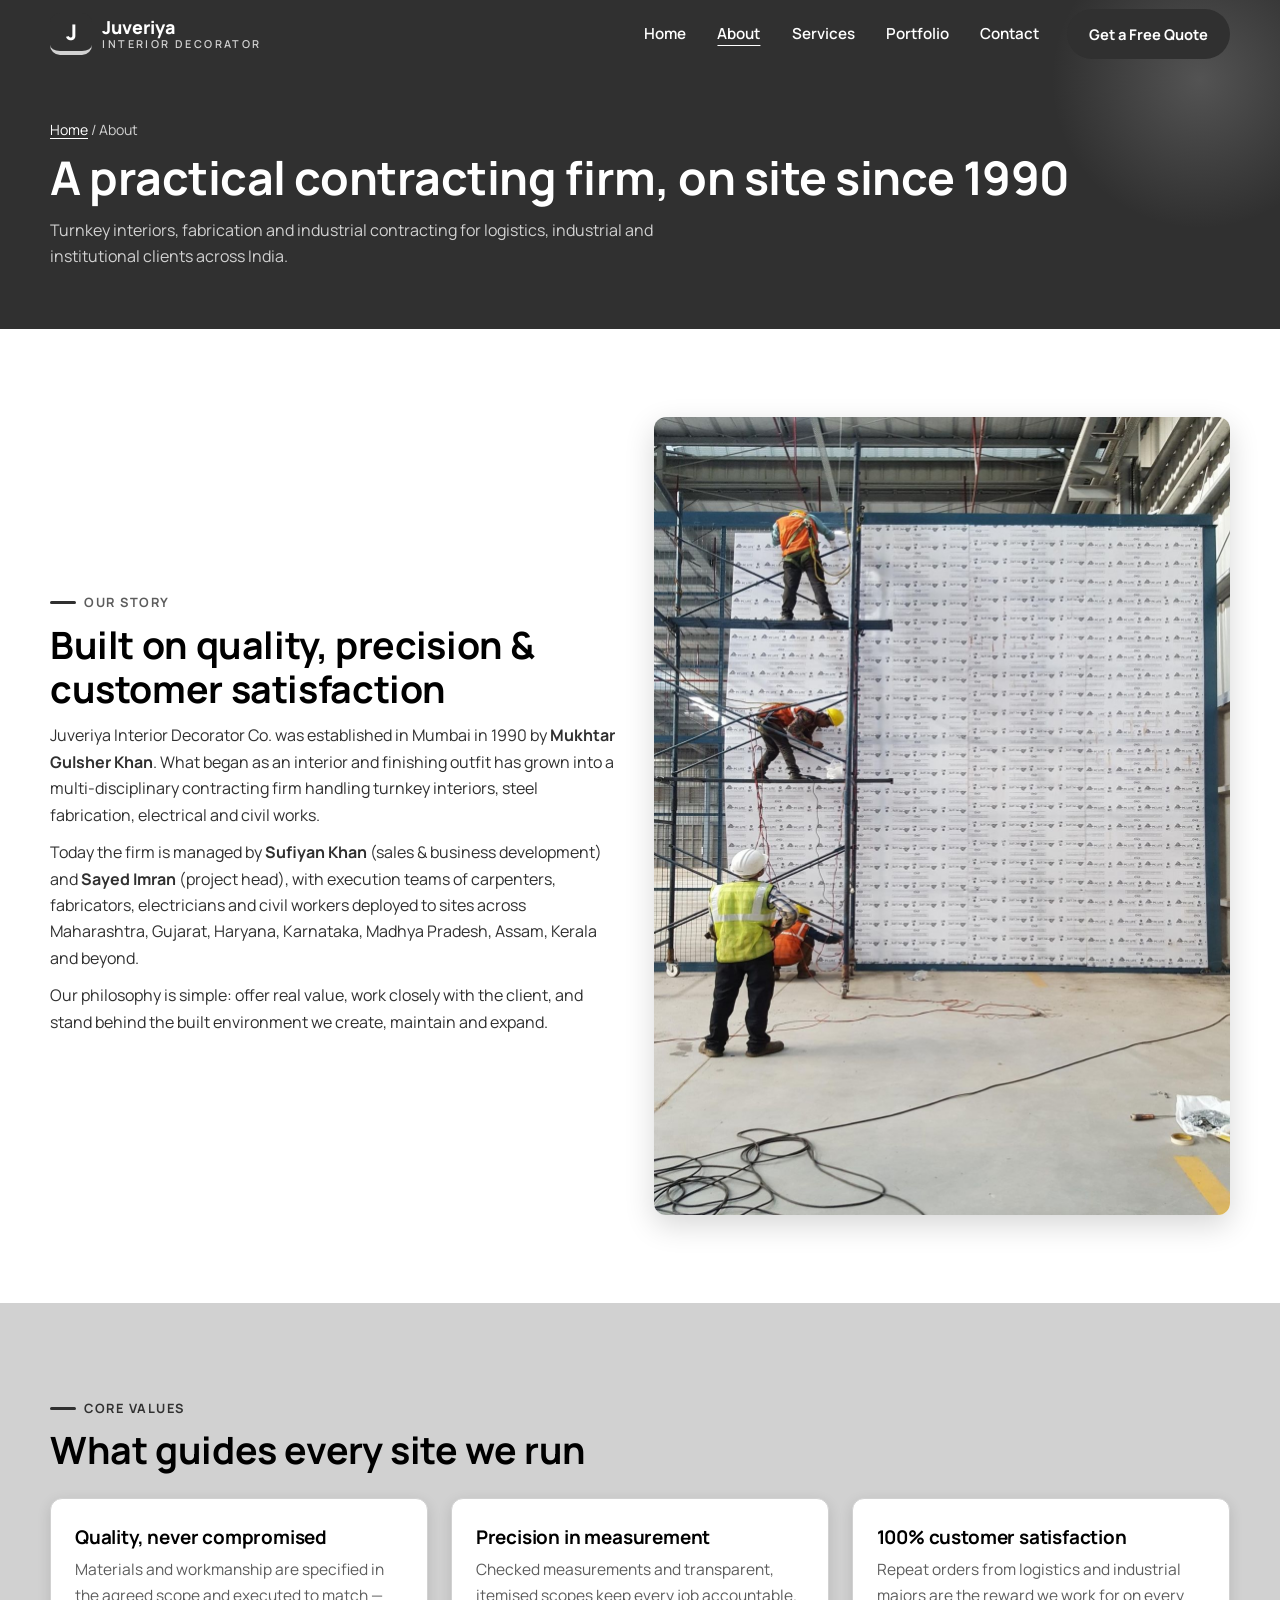
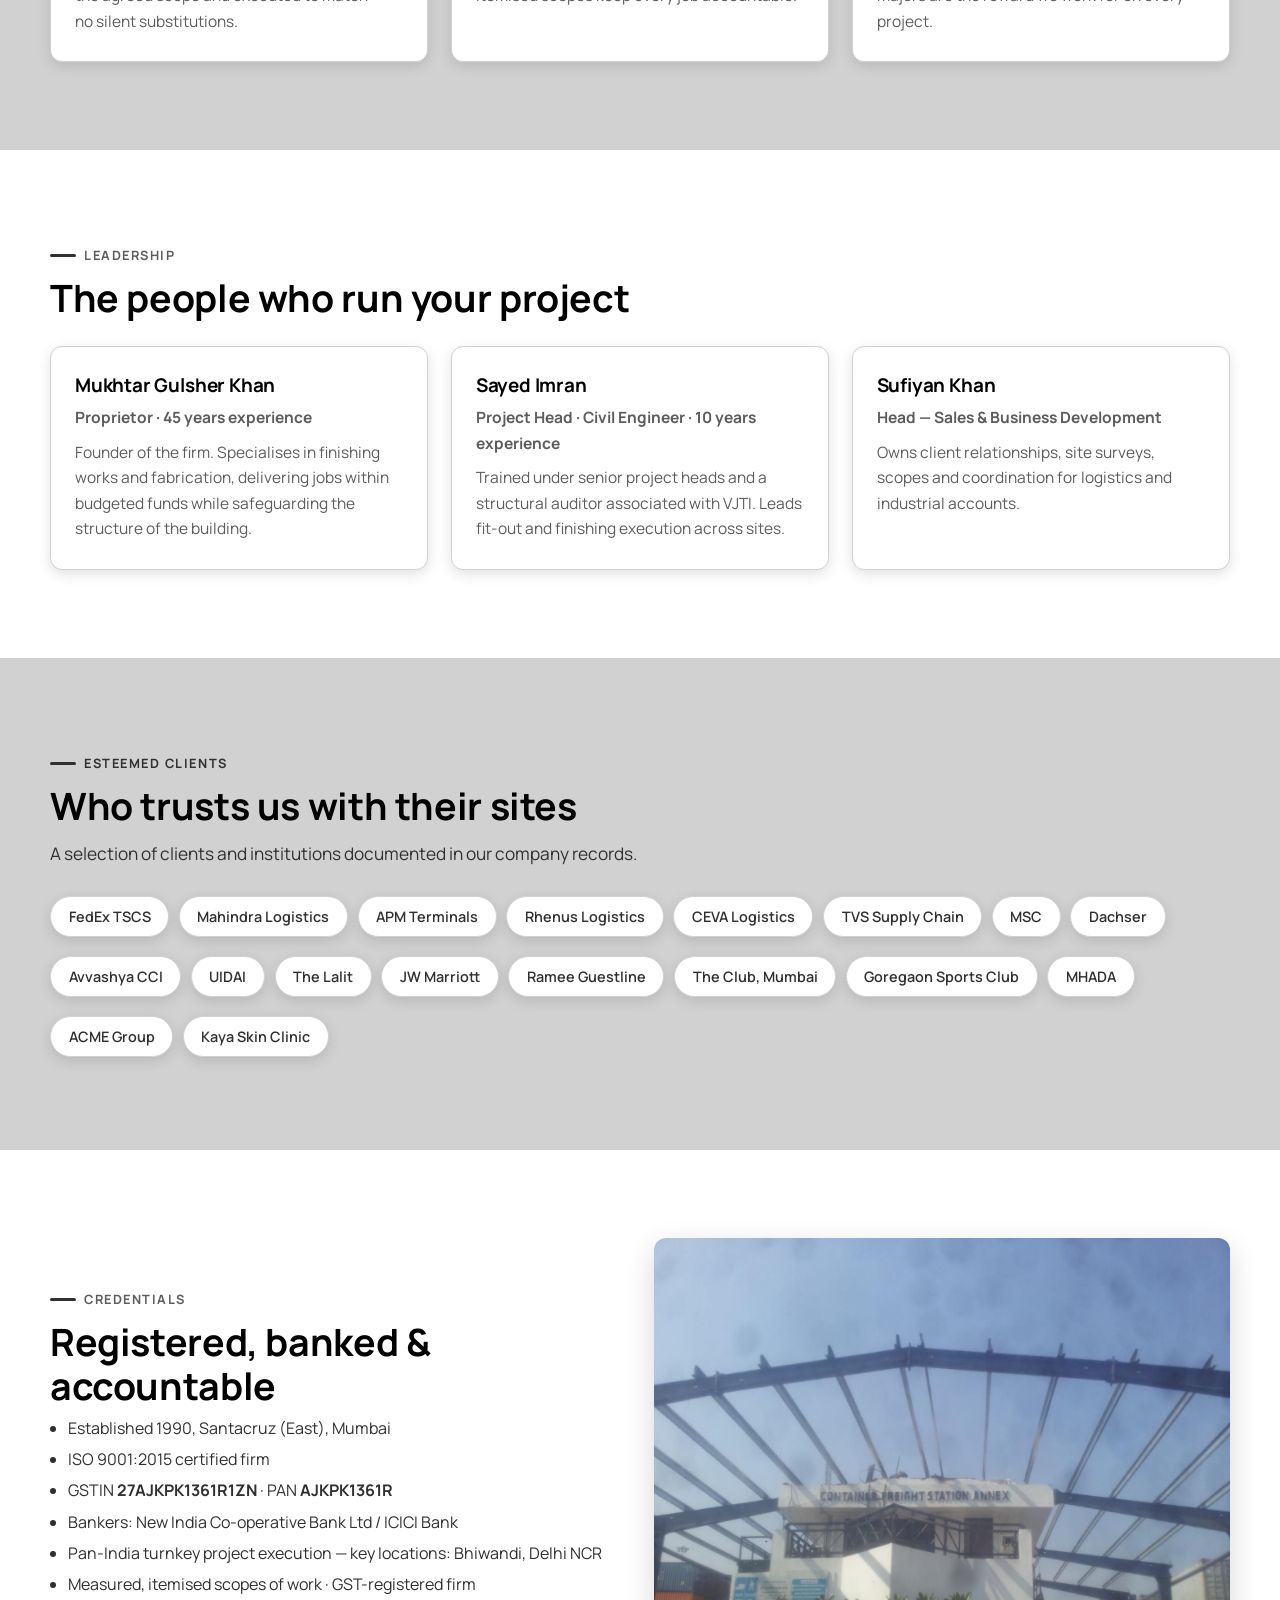
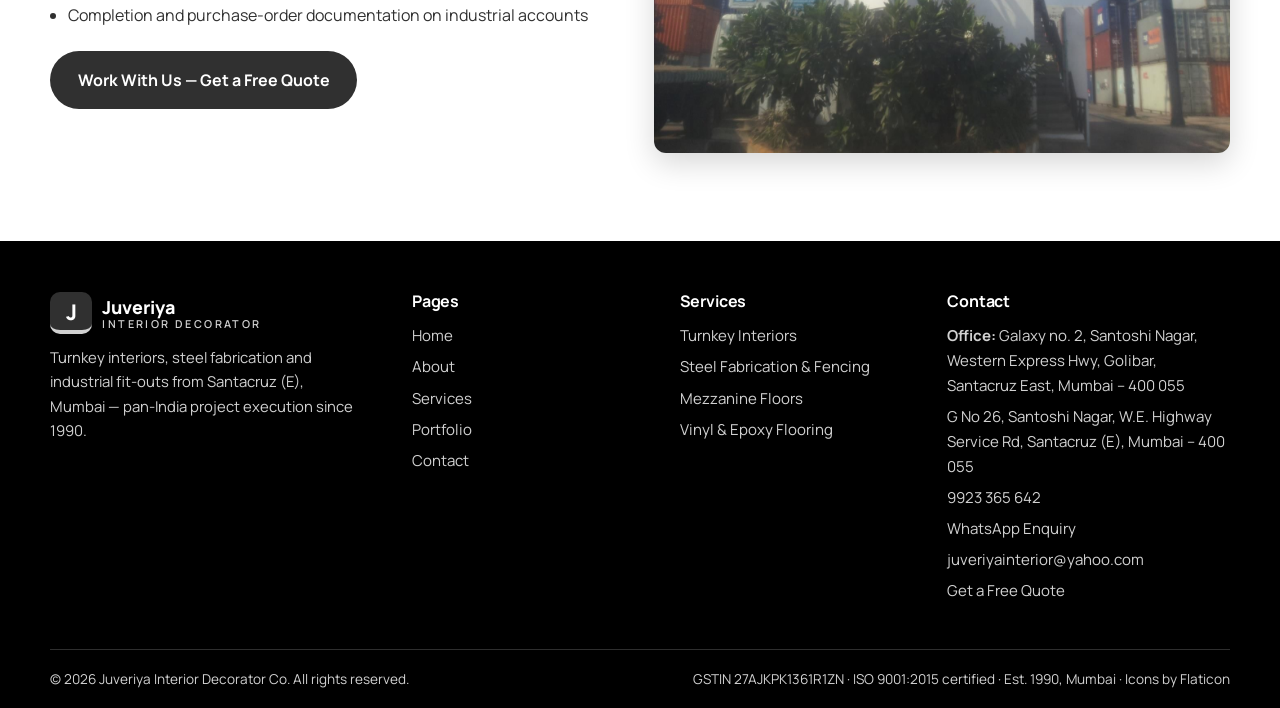
==== about.html @ 28ca9485 "round 6: Manrope typeface site-wide; hero headline + track-record stats copy; drop wrong MSC/Mahindr" ====
<!DOCTYPE html>
<html lang="en">
<head>
  <meta charset="UTF-8">
  <meta name="viewport" content="width=device-width, initial-scale=1.0">
  <title>About Us | Juveriya Interior Decorator — Mumbai Contractor Since 1990</title>
  <meta name="description" content="About Juveriya Interior Decorator: a Mumbai-based turnkey interior & industrial contracting firm since 1990, ISO 9001:2015 certified, led by Mukhtar Khan with Sufiyan Khan and civil engineer Sayed Imran. Clients include FedEx, Mahindra Logistics, APM Terminals and more.">
  <meta property="og:title" content="About Us | Juveriya Interior Decorator">
  <meta property="og:description" content="Turnkey interior & industrial contracting firm from Mumbai, executing projects across India since 1990.">
  <meta property="og:type" content="website">
  <meta property="og:image" content="assets/images/cold-cabin-cladding-work.jpg">
  <link rel="icon" type="image/svg+xml" href="assets/images/favicon.svg">
  <link rel="preconnect" href="https://fonts.googleapis.com">
  <link rel="preconnect" href="https://fonts.gstatic.com" crossorigin>
  <link href="https://fonts.googleapis.com/css2?family=Manrope:wght@400..800&display=swap" rel="stylesheet">
  <link rel="stylesheet" href="css/styles.css">
</head>
<body>
  <a class="skip-link" href="#main">Skip to main content</a>

  <header class="site-header">
    <div class="container">
      <a class="brand" href="index.html" aria-label="Juveriya Interior Decorator — home">
        <span class="brand__mark" aria-hidden="true">J</span>
        <span class="brand__text"><span class="brand__name">Juveriya</span><span class="brand__sub">INTERIOR DECORATOR</span></span>
      </a>
      <nav class="main-nav" aria-label="Primary">
        <button class="nav-toggle" aria-expanded="false" aria-controls="nav-list" aria-label="Open menu"><span></span><span></span><span></span></button>
        <ul class="nav__list" id="nav-list">
          <li><a href="index.html">Home</a></li>
          <li><a href="about.html" aria-current="page">About</a></li>
          <li><a href="services.html">Services</a></li>
          <li><a href="portfolio.html">Portfolio</a></li>
          <li><a href="contact.html">Contact</a></li>
        </ul>
        <a class="btn btn--primary nav__cta" href="contact.html">Get a Free Quote</a>
      </nav>
    </div>
  </header>
  <div class="nav-scrim" aria-hidden="true"></div>

  <main id="main">
    <section class="page-hero" aria-labelledby="page-title">
      <div class="container">
        <p class="breadcrumb"><a href="index.html">Home</a> / About</p>
        <h1 id="page-title">A practical contracting firm, on site since 1990</h1>
        <p>Turnkey interiors, fabrication and industrial contracting for logistics, industrial and institutional clients across India.</p>
      </div>
    </section>

    <section class="section" aria-labelledby="story-heading">
      <div class="container split">
        <div class="reveal">
          <span class="eyebrow">Our story</span>
          <h2 id="story-heading">Built on quality, precision &amp; customer satisfaction</h2>
          <p>Juveriya Interior Decorator Co. was established in Mumbai in 1990 by <strong>Mukhtar Gulsher Khan</strong>. What began as an interior and finishing outfit has grown into a multi-disciplinary contracting firm handling turnkey interiors, steel fabrication, electrical and civil works.</p>
          <p>Today the firm is managed by <strong>Sufiyan Khan</strong> (sales &amp; business development) and <strong>Sayed Imran</strong> (project head), with execution teams of carpenters, fabricators, electricians and civil workers deployed to sites across Maharashtra, Gujarat, Haryana, Karnataka, Madhya Pradesh, Assam, Kerala and beyond.</p>
          <p>Our philosophy is simple: offer real value, work closely with the client, and stand behind the built environment we create, maintain and expand.</p>
        </div>
        <div class="reveal">
          <img src="assets/images/cold-cabin-cladding-work.jpg" alt="Juveriya site team installing partition panels inside a warehouse facility" loading="lazy" width="1154" height="1600">
        </div>
      </div>
    </section>

    <section class="section section--soft" aria-labelledby="values-heading">
      <div class="container">
        <div class="reveal">
          <span class="eyebrow">Core values</span>
          <h2 id="values-heading">What guides every site we run</h2>
        </div>
        <div class="grid grid--3" style="margin-top:1.6rem">
          <article class="card reveal"><h3>Quality, never compromised</h3><p>Materials and workmanship are specified in the agreed scope and executed to match — no silent substitutions.</p></article>
          <article class="card reveal"><h3>Precision in measurement</h3><p>Checked measurements and transparent, itemised scopes keep every job accountable.</p></article>
          <div class="card reveal"><h3>100% customer satisfaction</h3><p>Repeat orders from logistics and industrial majors are the reward we work for on every project.</p></div>
        </div>
      </div>
    </section>

    <section class="section" aria-labelledby="team-heading">
      <div class="container">
        <div class="reveal">
          <span class="eyebrow">Leadership</span>
          <h2 id="team-heading">The people who run your project</h2>
        </div>
        <div class="grid grid--3" style="margin-top:1.6rem">
          <article class="card reveal">
            <h3>Mukhtar Gulsher Khan</h3>
            <p><strong>Proprietor · 45 years experience</strong></p>
            <p>Founder of the firm. Specialises in finishing works and fabrication, delivering jobs within budgeted funds while safeguarding the structure of the building.</p>
          </article>
          <article class="card reveal">
            <h3>Sayed Imran</h3>
            <p><strong>Project Head · Civil Engineer · 10 years experience</strong></p>
            <p>Trained under senior project heads and a structural auditor associated with VJTI. Leads fit-out and finishing execution across sites.</p>
          </article>
          <article class="card reveal">
            <h3>Sufiyan Khan</h3>
            <p><strong>Head — Sales &amp; Business Development</strong></p>
            <p>Owns client relationships, site surveys, scopes and coordination for logistics and industrial accounts.</p>
          </article>
        </div>
      </div>
    </section>

    <section class="section section--soft" aria-labelledby="clients-heading">
      <div class="container">
        <div class="reveal">
          <span class="eyebrow">Esteemed clients</span>
          <h2 id="clients-heading">Who trusts us with their sites</h2>
          <p class="lead">A selection of clients and institutions documented in our company records.</p>
        </div>
        <ul class="chips reveal">
          <li>FedEx TSCS</li><li>Mahindra Logistics</li><li>APM Terminals</li><li>Rhenus Logistics</li>
          <li>CEVA Logistics</li><li>TVS Supply Chain</li><li>MSC</li><li>Dachser</li>
          <li>Avvashya CCI</li><li>UIDAI</li><li>The Lalit</li><li>JW Marriott</li>
          <li>Ramee Guestline</li><li>The Club, Mumbai</li><li>Goregaon Sports Club</li>
          <li>MHADA</li><li>ACME Group</li><li>Kaya Skin Clinic</li>
        </ul>
      </div>
    </section>

    <section class="section" aria-labelledby="cred-heading">
      <div class="container split">
        <div class="reveal">
          <span class="eyebrow">Credentials</span>
          <h2 id="cred-heading">Registered, banked &amp; accountable</h2>
          <ul>
            <li>Established 1990, Santacruz (East), Mumbai</li>
            <li>ISO 9001:2015 certified firm</li>
            <li>GSTIN <strong>27AJKPK1361R1ZN</strong> · PAN <strong>AJKPK1361R</strong></li>
            <li>Bankers: New India Co-operative Bank Ltd / ICICI Bank</li>
            <li>Pan-India turnkey project execution — key locations: Bhiwandi, Delhi NCR</li>
            <li>Measured, itemised scopes of work · GST-registered firm</li>
            <li>Completion and purchase-order documentation on industrial accounts</li>
          </ul>
          <div style="margin-top:1.4rem"><a class="btn btn--dark" href="contact.html">Work With Us — Get a Free Quote</a></div>
        </div>
        <div class="reveal">
          <img src="assets/images/steel-structure-erection.jpg" alt="Steel gate-shed structure erected at an industrial terminal site" loading="lazy" width="1412" height="1265">
        </div>
      </div>
    </section>
  </main>

  <footer class="site-footer">
    <div class="container">
      <div class="footer-grid">
        <div class="footer-brand">
          <a class="brand" href="index.html" aria-label="Juveriya Interior Decorator — home">
            <span class="brand__mark" aria-hidden="true">J</span>
            <span class="brand__text"><span class="brand__name">Juveriya</span><span class="brand__sub">INTERIOR DECORATOR</span></span>
          </a>
          <p>Turnkey interiors, steel fabrication and industrial fit-outs from Santacruz (E), Mumbai — pan-India project execution since 1990.</p>
        </div>
        <nav aria-label="Footer">
          <h3>Pages</h3>
          <ul>
            <li><a href="index.html">Home</a></li>
            <li><a href="about.html">About</a></li>
            <li><a href="services.html">Services</a></li>
            <li><a href="portfolio.html">Portfolio</a></li>
            <li><a href="contact.html">Contact</a></li>
          </ul>
        </nav>
        <nav aria-label="Services footer">
          <h3>Services</h3>
          <ul>
            <li><a href="services.html#turnkey">Turnkey Interiors</a></li>
            <li><a href="services.html#fabrication">Steel Fabrication &amp; Fencing</a></li>
            <li><a href="services.html#mezzanine">Mezzanine Floors</a></li>
            <li><a href="services.html#flooring">Vinyl &amp; Epoxy Flooring</a></li>
          </ul>
        </nav>
        <div>
          <h3>Contact</h3>
          <ul>
            <li><strong>Office:</strong> Galaxy no. 2, Santoshi Nagar, Western Express Hwy, Golibar, Santacruz East, Mumbai – 400 055</li>
            <li>G No 26, Santoshi Nagar, W.E. Highway Service Rd, Santacruz (E), Mumbai – 400 055</li>
            <li><a href="tel:+919923365642">9923 365 642</a></li>
            <li><a href="https://wa.me/919923365642" target="_blank" rel="noopener">WhatsApp Enquiry</a></li>
            <li><a href="mailto:juveriyainterior@yahoo.com">juveriyainterior@yahoo.com</a></li>
            <li><a href="contact.html">Get a Free Quote</a></li>
          </ul>
        </div>
      </div>
      <div class="footer-bottom">
        <p>© <span data-year>2026</span> Juveriya Interior Decorator Co. All rights reserved.</p>
        <p>GSTIN 27AJKPK1361R1ZN · ISO 9001:2015 certified · Est. 1990, Mumbai · Icons by <a href="https://www.flaticon.com/" target="_blank" rel="noopener">Flaticon</a></p>
      </div>
    </div>
  </footer>

  <script src="js/main.js" defer></script>
</body>
</html>
---- css/styles.css ----
/* ============================================================
   Juveriya Interior Decorator — styles.css
   Brand tokens (re-theme here): colours, fonts, spacing.
   Mobile-first. Breakpoints: 720px (tablet), 1080px (desktop).
   ============================================================ */
:root {
  /* ---- Brand: graphite-grey palette (client design system) ---- */
  --black: #000000;          /* strong backgrounds, headings */
  --graphite-900: #303030;   /* dark graphite: primary surfaces, controls */
  --graphite-600: #5C5C5C;   /* graphite grey: secondary surfaces & accents */
  --graphite-200: #D1D1D1;   /* light grey: borders, dividers, muted elements */
  --white: #FFFFFF;

  /* Semantic aliases */
  --ink: var(--graphite-900);      /* body text */
  --muted: var(--graphite-600);    /* secondary text */
  --line: var(--graphite-200);     /* borders */
  --bg: var(--white);
  --bg-soft: var(--graphite-200);  /* secondary section surface */
  --bg-dark: var(--black);         /* strong section surface */
  --accent: var(--graphite-900);   /* primary actions & accents (light surfaces) */
  --on-dark: var(--graphite-200);  /* secondary text on dark surfaces */

  /* Type */
  --font-head: "Manrope", "Segoe UI", system-ui, -apple-system, sans-serif;
  --font-body: "Manrope", "Segoe UI", system-ui, -apple-system, sans-serif;
  --fs-hero: clamp(2rem, 5.2vw + 1rem, 3.6rem);
  --fs-h2: clamp(1.55rem, 2.6vw + 1rem, 2.35rem);
  --fs-h3: 1.18rem;
  --lh: 1.65;

  /* Spacing & shape */
  --space-section: clamp(3.2rem, 7vw, 5.5rem);
  --container: 1180px;
  --radius: 12px;
  --radius-sm: 8px;
  --shadow: 0 10px 30px rgba(0, 0, 0, 0.16);
  --shadow-sm: 0 4px 14px rgba(0, 0, 0, 0.12);
  --header-h: 68px;
}

/* Reset-ish */
*, *::before, *::after { box-sizing: border-box; }
* { margin: 0; }
html { scroll-behavior: smooth; scroll-padding-top: calc(var(--header-h) + 12px); }
body {
  font-family: var(--font-body);
  color: var(--ink);
  background: var(--bg);
  line-height: var(--lh);
  font-size: 1rem;
  -webkit-font-smoothing: antialiased;
}
img { max-width: 100%; height: auto; display: block; }
a { color: var(--graphite-600); }
a:hover { color: var(--black); }
h1, h2, h3, h4 { font-family: var(--font-head); line-height: 1.18; color: var(--black); letter-spacing: -0.01em; }
p { margin-block: 0.7em; }
ul { padding-left: 1.15rem; }
li { margin-block: 0.3em; }

/* Accessibility helpers */
.skip-link {
  position: absolute; left: 1rem; top: -4rem; z-index: 200;
  background: var(--black); color: #fff; padding: 0.6rem 1rem;
  border-radius: 0 0 var(--radius-sm) var(--radius-sm); text-decoration: none;
  transition: top 0.2s ease;
}
.skip-link:focus { top: 0; }
:focus-visible { outline: 3px solid var(--black); outline-offset: 2px; border-radius: 4px; }
/* Focus must stay visible on dark surfaces (hero, page headers, dark sections,
   CTA banner, footer, lightbox, mobile drawer) */
.hero :focus-visible, .page-hero :focus-visible, .section--dark :focus-visible,
.cta-banner :focus-visible, .site-footer :focus-visible, .lightbox :focus-visible {
  outline-color: var(--white);
}
@media (max-width: 860px) {
  .main-nav .nav__list a:focus-visible { outline-color: var(--white); }
}

.container { width: min(100% - 2.5rem, var(--container)); margin-inline: auto; }
.section { padding-block: var(--space-section); }
.section--soft { background: var(--bg-soft); }
.section--soft .lead, .section--soft .eyebrow { color: var(--graphite-900); }
.section--dark { background: var(--bg-dark); color: var(--on-dark); }
.section--dark h2, .section--dark h3 { color: #fff; }

.eyebrow {
  display: inline-flex; align-items: center; gap: 0.5rem;
  font-size: 0.8rem; font-weight: 700; letter-spacing: 0.12em; text-transform: uppercase;
  color: var(--graphite-600); margin-bottom: 0.6rem;
}
.eyebrow::before { content: ""; width: 26px; height: 3px; background: var(--graphite-900); border-radius: 2px; }
.section h2 { font-size: var(--fs-h2); margin-bottom: 0.4rem; }
.lead { font-size: 1.08rem; color: var(--muted); max-width: 62ch; }
.section--dark .lead { color: var(--on-dark); }

/* Buttons */
.btn {
  display: inline-flex; align-items: center; justify-content: center; gap: 0.5rem;
  font-family: var(--font-head); font-weight: 700; font-size: 1rem;
  padding: 0.85rem 1.6rem; border-radius: 999px; text-decoration: none;
  border: 2px solid transparent; cursor: pointer;
  transition: transform 0.15s ease, background 0.2s ease, color 0.2s ease, border-color 0.2s ease;
}
.btn:hover { transform: translateY(-2px); }
.btn--primary { background: var(--graphite-900); color: #fff; }
.btn--primary:hover { background: var(--black); color: #fff; }
.btn--dark { background: var(--graphite-900); color: #fff; }
.btn--dark:hover { background: var(--black); }
.btn--ghost { border-color: rgba(255, 255, 255, 0.65); color: #fff; }
.btn--ghost:hover { background: rgba(255, 255, 255, 0.12); }
.btn--outline { border-color: var(--graphite-900); color: var(--graphite-900); background: transparent; }
.btn--outline:hover { background: var(--graphite-900); color: #fff; }

/* ============ Header ============ */
.site-header {
  position: fixed; inset: 0 0 auto 0; z-index: 100; height: var(--header-h);
  display: flex; align-items: center;
  background: transparent; transition: background 0.25s ease, box-shadow 0.25s ease;
}
.site-header .container { display: flex; align-items: center; justify-content: space-between; gap: 1rem; }
.site-header.is-solid { background: rgba(255, 255, 255, 0.97); box-shadow: 0 2px 16px rgba(0, 0, 0, 0.16); backdrop-filter: blur(6px); }
.brand { display: flex; align-items: center; gap: 0.65rem; text-decoration: none; }
.brand__mark {
  width: 42px; height: 42px; border-radius: 10px; flex: none;
  background: var(--graphite-900); color: #fff;
  display: grid; place-items: center;
  font-family: var(--font-head); font-weight: 800; font-size: 1.35rem;
  border-bottom: 4px solid var(--graphite-200);
}
.brand__text { line-height: 1.15; }
.brand__name { display: block; font-family: var(--font-head); font-weight: 800; font-size: 1.12rem; color: #fff; }
.brand__sub { display: block; font-size: 0.68rem; font-weight: 600; letter-spacing: 0.22em; color: var(--graphite-200); }
.site-header.is-solid .brand__name { color: var(--black); }
.site-header.is-solid .brand__sub { color: var(--graphite-600); }

.main-nav { display: flex; align-items: center; gap: 0.4rem; }
.nav__list { display: flex; gap: 0.25rem; list-style: none; margin: 0; padding: 0; }
.nav__list a {
  display: block; padding: 0.55rem 0.85rem; border-radius: 8px;
  text-decoration: none; font-weight: 600; font-size: 0.95rem; color: #fff;
  transition: background 0.2s, color 0.2s;
}
.nav__list a:hover { background: rgba(255, 255, 255, 0.14); }
.nav__list a[aria-current="page"] { color: #fff; text-decoration: underline; text-underline-offset: 6px; }
.site-header.is-solid .nav__list a { color: var(--graphite-900); }
.site-header.is-solid .nav__list a:hover { background: var(--bg-soft); color: var(--black); }
.site-header.is-solid .nav__list a[aria-current="page"] { color: var(--black); }
.nav__cta { margin-left: 0.5rem; padding: 0.65rem 1.25rem; font-size: 0.92rem; }
.nav-toggle {
  display: none; background: none; border: 0; cursor: pointer; padding: 0.6rem;
  border-radius: 8px;
}
.nav-toggle span { display: block; width: 26px; height: 3px; border-radius: 2px; background: #fff; margin: 5px 0; transition: transform 0.25s, opacity 0.2s; }
.site-header.is-solid .nav-toggle span { background: var(--black); }

/* ============ Hero ============ */
.hero { position: relative; color: #fff; overflow: clip; background: var(--black); }
.hero__bg { position: absolute; inset: 0; }
.hero__bg img { width: 100%; height: 100%; object-fit: cover; }
.hero__bg::after {
  content: ""; position: absolute; inset: 0;
  background: linear-gradient(100deg, rgba(0, 0, 0, 0.92) 20%, rgba(0, 0, 0, 0.66) 55%, rgba(0, 0, 0, 0.4) 100%);
}
.hero__inner { position: relative; z-index: 1; padding-block: calc(var(--header-h) + 3.5rem) 4.5rem; max-width: 720px; }
.hero h1 { color: #fff; font-size: var(--fs-hero); font-weight: 800; margin-bottom: 1rem; }
.hero h1 .accent { color: var(--graphite-200); }
.hero p { font-size: 1.12rem; color: var(--on-dark); max-width: 58ch; }
.hero__ctas { display: flex; flex-wrap: wrap; gap: 0.8rem; margin-top: 1.6rem; }
.hero__meta { display: flex; flex-wrap: wrap; gap: 0.5rem 1.4rem; margin-top: 1.8rem; padding: 0; list-style: none; font-size: 0.92rem; color: var(--on-dark); }
.hero__meta li { display: inline-flex; align-items: center; gap: 0.45rem; }
.hero__meta img { box-sizing: border-box; width: 28px; height: 28px; flex: none; background: #fff; border-radius: 50%; padding: 5px; box-shadow: 0 2px 8px rgba(0, 0, 0, 0.35); }

.page-hero { background: var(--graphite-900); color: #fff; padding-block: calc(var(--header-h) + 2.5rem) 3rem; position: relative; overflow: clip; }
.page-hero::after { content: ""; position: absolute; right: -70px; top: -70px; width: 300px; height: 300px; border-radius: 50%; background: radial-gradient(circle, rgba(209, 209, 209, 0.22), transparent 70%); }
.page-hero h1 { color: #fff; font-size: clamp(1.9rem, 4vw + 1rem, 2.9rem); }
.page-hero p { color: var(--on-dark); max-width: 62ch; }
.breadcrumb { font-size: 0.88rem; color: var(--on-dark); margin-bottom: 0.6rem; }
.breadcrumb a { color: #fff; text-decoration: underline; text-underline-offset: 3px; }

/* ============ Cards & grids ============ */
.grid { display: grid; gap: 1.4rem; }
.grid--2 { grid-template-columns: 1fr; }
.grid--3 { grid-template-columns: 1fr; }
.grid--4 { grid-template-columns: 1fr; }

.card {
  background: #fff; border: 1px solid var(--line); border-radius: var(--radius);
  padding: 1.7rem 1.5rem; box-shadow: var(--shadow-sm);
  transition: transform 0.2s ease, box-shadow 0.2s ease;
  display: flex; flex-direction: column; gap: 0.55rem;
}
.card:hover { transform: translateY(-5px); box-shadow: var(--shadow); }
.card h3 { font-size: var(--fs-h3); }
.card p { color: var(--muted); font-size: 0.97rem; margin: 0; }
.card__icon {
  width: 52px; height: 52px; border-radius: 14px; display: grid; place-items: center;
  background: var(--graphite-200); color: var(--graphite-900); margin-bottom: 0.4rem;
}
.card__icon svg { width: 27px; height: 27px; }
.card__link { margin-top: auto; padding-top: 0.6rem; font-weight: 700; font-size: 0.95rem; color: var(--graphite-600); text-decoration: none; display: inline-flex; align-items: center; gap: 0.35rem; }
.card__link:hover { color: var(--black); text-decoration: underline; }

/* Project cards */
.project-card {
  position: relative; border-radius: var(--radius); overflow: clip;
  background: var(--black); box-shadow: var(--shadow-sm); text-decoration: none;
  display: block; transition: transform 0.2s ease, box-shadow 0.2s ease;
}
.project-card:hover { transform: translateY(-5px); box-shadow: var(--shadow); }
.project-card img { width: 100%; height: 250px; object-fit: cover; transition: transform 0.45s ease; }
.project-card:hover img { transform: scale(1.06); }
.project-card__body { position: absolute; inset: auto 0 0 0; padding: 2.6rem 1.1rem 1rem; color: #fff;
  background: linear-gradient(transparent, rgba(0, 0, 0, 0.92)); }
.tag {
  display: inline-block; font-size: 0.72rem; font-weight: 700; letter-spacing: 0.08em; text-transform: uppercase;
  background: var(--white); color: var(--graphite-900); border-radius: 999px; padding: 0.22rem 0.7rem; margin-bottom: 0.45rem;
}
.project-card h3 { color: #fff; font-size: 1.08rem; }
.project-card p { font-size: 0.88rem; color: var(--graphite-200); margin: 0.15rem 0 0; }

/* Stats */
.stats { display: grid; grid-template-columns: repeat(2, 1fr); gap: 1.2rem; margin-top: 2rem; }
.stat { background: rgba(255, 255, 255, 0.06); border: 1px solid rgba(255, 255, 255, 0.14); border-radius: var(--radius); padding: 1.4rem 1.2rem; }
.stat__num { font-family: var(--font-head); font-weight: 800; font-size: 1.9rem; color: #fff; line-height: 1.1; }
.stat__label { font-size: 0.92rem; color: var(--on-dark); }

/* Process steps */
.steps { counter-reset: step; display: grid; gap: 1.1rem; margin-top: 1.8rem; }
.step { position: relative; background: #fff; border: 1px solid var(--line); border-left: 5px solid var(--graphite-900);
  border-radius: var(--radius-sm); padding: 1.15rem 1.25rem 1.15rem 4.2rem; box-shadow: var(--shadow-sm); }
.step::before {
  counter-increment: step; content: counter(step);
  position: absolute; left: 1.1rem; top: 1rem;
  width: 2.1rem; height: 2.1rem; border-radius: 50%;
  background: var(--graphite-900); color: #fff; font-family: var(--font-head); font-weight: 800;
  display: grid; place-items: center; font-size: 1rem;
}
.step h3 { font-size: 1.02rem; margin-bottom: 0.2rem; }
.step p { margin: 0; font-size: 0.94rem; color: var(--muted); }

/* Client chips */
.chips { display: flex; flex-wrap: wrap; gap: 0.6rem; list-style: none; padding: 0; margin-top: 1.4rem; }
.chips li { background: #fff; border: 1px solid var(--line); border-radius: 999px; padding: 0.5rem 1.1rem; font-weight: 600; font-size: 0.9rem; color: var(--graphite-900); box-shadow: var(--shadow-sm); }

/* CTA banner */
.cta-banner { background: linear-gradient(115deg, var(--black), var(--graphite-900)); color: #fff; border-radius: 18px; padding: clamp(2rem, 5vw, 3.4rem); display: grid; gap: 1.2rem; align-items: center; position: relative; overflow: clip; }
.cta-banner::before { content: ""; position: absolute; left: -60px; bottom: -90px; width: 260px; height: 260px; border-radius: 50%; background: radial-gradient(circle, rgba(209, 209, 209, 0.18), transparent 70%); }
.cta-banner h2 { color: #fff; }
.cta-banner p { color: var(--on-dark); max-width: 52ch; }
.cta-banner__actions { display: flex; flex-wrap: wrap; gap: 0.8rem; }

/* ============ Services carousel (OwlCarousel2) ============ */
.services-carousel { margin-top: 1.8rem; }
.svc-card {
  background: #fff; border: 1px solid var(--line); border-radius: var(--radius);
  padding: 1.6rem 1.4rem; box-shadow: var(--shadow-sm);
  display: flex; flex-direction: column; gap: 0.5rem; height: 100%;
  transition: transform 0.2s ease, box-shadow 0.2s ease;
}
.svc-card:hover { transform: translateY(-5px); box-shadow: var(--shadow); }
.svc-card h3 { font-size: 1.05rem; }
.svc-card p { color: var(--muted); font-size: 0.93rem; margin: 0; flex: none; }
/* Fallback when Owl JS/CDN is unavailable: plain responsive grid */
.services-carousel.owl-carousel:not(.owl-loaded) { display: grid; gap: 1.4rem; }
@media (min-width: 720px) {
  .services-carousel.owl-carousel:not(.owl-loaded) { grid-template-columns: repeat(2, 1fr); }
}
@media (min-width: 1100px) {
  .services-carousel.owl-carousel:not(.owl-loaded) { grid-template-columns: repeat(3, 1fr); }
}
@media (min-width: 1400px) {
  .services-carousel.owl-carousel:not(.owl-loaded) { grid-template-columns: repeat(4, 1fr); }
}
/* Owl nav + dots themed with brand variables */
.services-carousel.owl-theme .owl-nav { margin-top: 1.2rem; text-align: center; }
.services-carousel.owl-theme .owl-nav button.owl-prev,
.services-carousel.owl-theme .owl-nav button.owl-next {
  width: 46px; height: 46px; border-radius: 50%;
  background: var(--graphite-900); color: #fff; font-size: 1.5rem; line-height: 1;
  margin: 0 0.35rem; transition: background 0.2s ease, transform 0.15s ease;
}
.services-carousel.owl-theme .owl-nav button.owl-prev:hover,
.services-carousel.owl-theme .owl-nav button.owl-next:hover { background: var(--black); color: #fff; transform: translateY(-2px); }
.services-carousel.owl-theme .owl-nav button:focus-visible { outline: 3px solid var(--black); outline-offset: 2px; }
.services-carousel.owl-theme .owl-dots { margin-top: 0.6rem; }
.services-carousel.owl-theme .owl-dots .owl-dot span {
  width: 11px; height: 11px; background: var(--line); transition: background 0.2s ease, transform 0.2s ease;
}
.services-carousel.owl-theme .owl-dots .owl-dot:hover span { background: var(--muted); }
.services-carousel.owl-theme .owl-dots .owl-dot.active span { background: var(--graphite-900); transform: scale(1.25); }

/* ============ Client logo carousel (rotating strip) ============ */
.clients-carousel { margin-top: 1.6rem; list-style: none; padding: 0; }
.clients-carousel .item {
  background: #fff; border: 1px solid var(--line); border-radius: 10px;
  box-shadow: var(--shadow-sm); height: 96px; padding: 14px 18px;
  display: flex; align-items: center; justify-content: center;
  transition: box-shadow 0.2s ease;
}
.clients-carousel .item:hover { box-shadow: var(--shadow); }
.clients-carousel .item img { max-width: 100%; max-height: 100%; object-fit: contain; display: block; }
/* Fallback grid if the Owl CDN is unavailable */
.clients-carousel.owl-carousel:not(.owl-loaded) { display: grid; grid-template-columns: repeat(2, 1fr); gap: 0.9rem; }
@media (min-width: 768px) {
  .clients-carousel.owl-carousel:not(.owl-loaded) { grid-template-columns: repeat(4, 1fr); }
}
@media (min-width: 1100px) {
  .clients-carousel.owl-carousel:not(.owl-loaded) { grid-template-columns: repeat(6, 1fr); }
}
.clients-carousel.owl-theme .owl-nav { margin-top: 1rem; text-align: center; }
.clients-carousel.owl-theme .owl-nav button.owl-prev,
.clients-carousel.owl-theme .owl-nav button.owl-next {
  width: 40px; height: 40px; border-radius: 50%;
  background: var(--graphite-900); color: #fff; font-size: 1.3rem; line-height: 1;
  margin: 0 0.35rem; transition: background 0.2s ease, transform 0.15s ease;
}
.clients-carousel.owl-theme .owl-nav button.owl-prev:hover,
.clients-carousel.owl-theme .owl-nav button.owl-next:hover { background: var(--black); color: #fff; transform: translateY(-2px); }
.clients-carousel.owl-theme .owl-nav button:focus-visible { outline: 3px solid var(--black); outline-offset: 2px; }

/* ============ Portfolio ============ */
.filters { display: flex; flex-wrap: wrap; gap: 0.6rem; margin: 1.6rem 0 1.8rem; }
.filter-btn {
  font-family: var(--font-head); font-weight: 700; font-size: 0.9rem;
  border: 2px solid var(--line); background: #fff; color: var(--graphite-900);
  border-radius: 999px; padding: 0.55rem 1.25rem; cursor: pointer;
  transition: background 0.2s, color 0.2s, border-color 0.2s;
}
.filter-btn:hover { border-color: var(--graphite-600); }
.filter-btn[aria-pressed="true"] { background: var(--graphite-900); border-color: var(--graphite-900); color: #fff; }
.portfolio-grid { display: grid; gap: 1.4rem; }
.portfolio-item { transition: opacity 0.3s ease, transform 0.3s ease; }
.portfolio-item.is-hidden { display: none; }
.portfolio-item.is-fading { opacity: 0; transform: scale(0.96); }
.portfolio-item button { all: unset; display: block; width: 100%; cursor: pointer; border-radius: var(--radius); }
.portfolio-item button:focus-visible { outline: 3px solid var(--black); outline-offset: 3px; }

/* Lightbox */
.lightbox { position: fixed; inset: 0; z-index: 300; display: none; align-items: center; justify-content: center; padding: 1rem; }
.lightbox.is-open { display: flex; }
.lightbox__backdrop { position: absolute; inset: 0; background: rgba(0, 0, 0, 0.92); }
.lightbox__figure { position: relative; z-index: 1; max-width: min(920px, 100%); background: var(--graphite-900); border-radius: var(--radius); overflow: clip; box-shadow: var(--shadow); }
.lightbox__figure img { width: 100%; max-height: 70vh; object-fit: contain; background: var(--black); }
.lightbox__caption { padding: 1rem 1.3rem 1.25rem; color: var(--on-dark); }
.lightbox__caption h3 { color: #fff; font-size: 1.1rem; }
.lightbox__caption p { margin: 0.25rem 0 0; font-size: 0.92rem; color: var(--graphite-200); }
.lightbox__count { font-size: 0.8rem; color: var(--graphite-200); margin-top: 0.4rem; display: block; }
.lightbox__btn {
  position: absolute; z-index: 2; width: 44px; height: 44px; border-radius: 50%;
  border: 0; cursor: pointer; background: rgba(255, 255, 255, 0.94); color: var(--graphite-900);
  font-size: 1.3rem; font-weight: 800; display: grid; place-items: center; line-height: 1;
}
.lightbox__btn:hover { background: var(--graphite-200); }
.lightbox__close { top: 0.7rem; right: 0.7rem; }
.lightbox__prev { left: 0.7rem; top: 38%; }
.lightbox__next { right: 0.7rem; top: 38%; }

/* ============ Forms ============ */
.contact-layout { display: grid; gap: 2rem; }
.form-card { background: #fff; border: 1px solid var(--line); border-radius: var(--radius); padding: clamp(1.4rem, 4vw, 2.4rem); box-shadow: var(--shadow-sm); }
.field { margin-bottom: 1.1rem; }
.field label { display: block; font-weight: 600; font-size: 0.93rem; margin-bottom: 0.35rem; color: var(--graphite-900); }
.field input, .field select, .field textarea {
  width: 100%; font: inherit; color: var(--ink);
  border: 2px solid var(--line); border-radius: var(--radius-sm);
  padding: 0.7rem 0.85rem; background: #fff;
}
.field textarea { min-height: 130px; resize: vertical; }
.field input:focus, .field select:focus, .field textarea:focus { outline: none; border-color: var(--graphite-900); background: #fff; }
.field__error { display: none; font-size: 0.85rem; color: #b42318; margin-top: 0.3rem; font-weight: 600; }
.field[data-invalid="true"] input, .field[data-invalid="true"] select, .field[data-invalid="true"] textarea { border-color: #b42318; }
.field[data-invalid="true"] .field__error { display: block; }
.form-success { display: none; background: #e9f7ef; border: 2px solid #2e9e5b; border-radius: var(--radius); padding: 1.4rem; margin-top: 1.2rem; }
.form-success.is-visible { display: block; }
.form-success h3 { color: #146c3c; }
.info-list { list-style: none; padding: 0; margin: 1.2rem 0 0; display: grid; gap: 1rem; }
.info-list li { display: flex; gap: 0.85rem; align-items: flex-start; background: #fff; border: 1px solid var(--line); border-radius: var(--radius-sm); padding: 1rem 1.1rem; box-shadow: var(--shadow-sm); }
.info-list svg { width: 22px; height: 22px; color: var(--graphite-900); flex: none; margin-top: 0.2rem; }
.info-list strong { display: block; color: var(--black); font-size: 0.95rem; }
.info-list a { color: var(--graphite-600); }
.map-embed { border: 0; width: 100%; height: 300px; border-radius: var(--radius); margin-top: 1.4rem; box-shadow: var(--shadow-sm); }

/* ============ Footer ============ */
.site-footer { background: var(--black); color: var(--on-dark); padding-block: 3.2rem 0; margin-top: 0; }
.footer-grid { display: grid; gap: 2rem; padding-bottom: 2.4rem; }
.site-footer h3 { color: #fff; font-size: 1rem; margin-bottom: 0.8rem; }
.site-footer ul { list-style: none; padding: 0; margin: 0; }
.site-footer li { margin-block: 0.4rem; font-size: 0.94rem; }
.site-footer a { color: var(--on-dark); text-decoration: none; }
.site-footer a:hover { color: #fff; text-decoration: underline; }
.footer-brand .brand__name { color: #fff; }
.footer-brand p { font-size: 0.93rem; max-width: 34ch; }
.footer-bottom { border-top: 1px solid rgba(255, 255, 255, 0.18); padding-block: 1.1rem; display: flex; flex-wrap: wrap; gap: 0.4rem 1.4rem; justify-content: space-between; font-size: 0.85rem; color: var(--on-dark); }
.footer-bottom p { margin: 0; }

/* Scroll reveal */
.reveal { opacity: 0; transform: translateY(22px); transition: opacity 0.6s ease, transform 0.6s ease; }
.reveal.is-visible { opacity: 1; transform: none; }
@media (prefers-reduced-motion: reduce) {
  html { scroll-behavior: auto; }
  .reveal { opacity: 1; transform: none; transition: none; }
  *, *::before, *::after { animation-duration: 0.01ms !important; transition-duration: 0.01ms !important; }
}

/* Split layouts */
.split { display: grid; gap: 1.8rem; align-items: center; }
.split img { border-radius: var(--radius); box-shadow: var(--shadow); width: 100%; }

/* Service detail blocks */
.service-block { display: grid; gap: 1.2rem; padding-block: 2rem; border-bottom: 1px solid var(--line); align-items: start; }
.service-block:last-child { border-bottom: 0; }
.service-block h2 { font-size: 1.45rem; }
.service-block ul { color: var(--muted); }

/* ============ Responsive ============ */
@media (min-width: 720px) {
  .grid--2 { grid-template-columns: repeat(2, 1fr); }
  .grid--3 { grid-template-columns: repeat(2, 1fr); }
  .grid--4 { grid-template-columns: repeat(2, 1fr); }
  .portfolio-grid { grid-template-columns: repeat(2, 1fr); }
  .stats { grid-template-columns: repeat(4, 1fr); }
  .steps { grid-template-columns: repeat(2, 1fr); }
  .footer-grid { grid-template-columns: 1.4fr 1fr 1fr 1.2fr; }
  .contact-layout { grid-template-columns: 1.15fr 1fr; align-items: start; }
  .split { grid-template-columns: 1fr 1fr; }
  .cta-banner { grid-template-columns: 1.6fr 1fr; }
  .cta-banner__actions { justify-content: end; }
  .service-block { grid-template-columns: 0.9fr 1.1fr; gap: 2.4rem; }
}

@media (min-width: 1080px) {
  .grid--3 { grid-template-columns: repeat(3, 1fr); }
  .grid--4 { grid-template-columns: repeat(4, 1fr); }
  .portfolio-grid { grid-template-columns: repeat(3, 1fr); }
  .steps { grid-template-columns: repeat(3, 1fr); }
  .steps .step:last-child { grid-column: span 1; }
}

@media (max-width: 1080px) {
  .nav__cta { display: none; }
}

@media (max-width: 860px) {
  .nav-toggle { display: block; }
  .main-nav .nav__list {
    position: fixed; top: var(--header-h); right: 0; bottom: 0; width: min(320px, 84vw);
    background: var(--black); flex-direction: column; gap: 0.2rem; padding: 1.2rem;
    transform: translateX(105%); transition: transform 0.3s ease; box-shadow: -8px 0 30px rgba(0, 0, 0, 0.3);
  }
  .main-nav .nav__list a { color: #fff; padding: 0.8rem 1rem; font-size: 1.02rem; }
  .main-nav .nav__list a:hover { background: rgba(255, 255, 255, 0.1); }
  .main-nav .nav__list a[aria-current="page"] { color: #fff; text-decoration: underline; text-underline-offset: 6px; }
  body.nav-open .main-nav .nav__list { transform: none; }
  body.nav-open .nav-toggle span:nth-child(1) { transform: translateY(8px) rotate(45deg); }
  body.nav-open .nav-toggle span:nth-child(2) { opacity: 0; }
  body.nav-open .nav-toggle span:nth-child(3) { transform: translateY(-8px) rotate(-45deg); }
  .nav__cta { display: none; }
  .nav-scrim { display: none; }
  body.nav-open .nav-scrim { display: block; position: fixed; inset: var(--header-h) 0 0 0; background: rgba(0, 0, 0, 0.55); z-index: 90; }
}
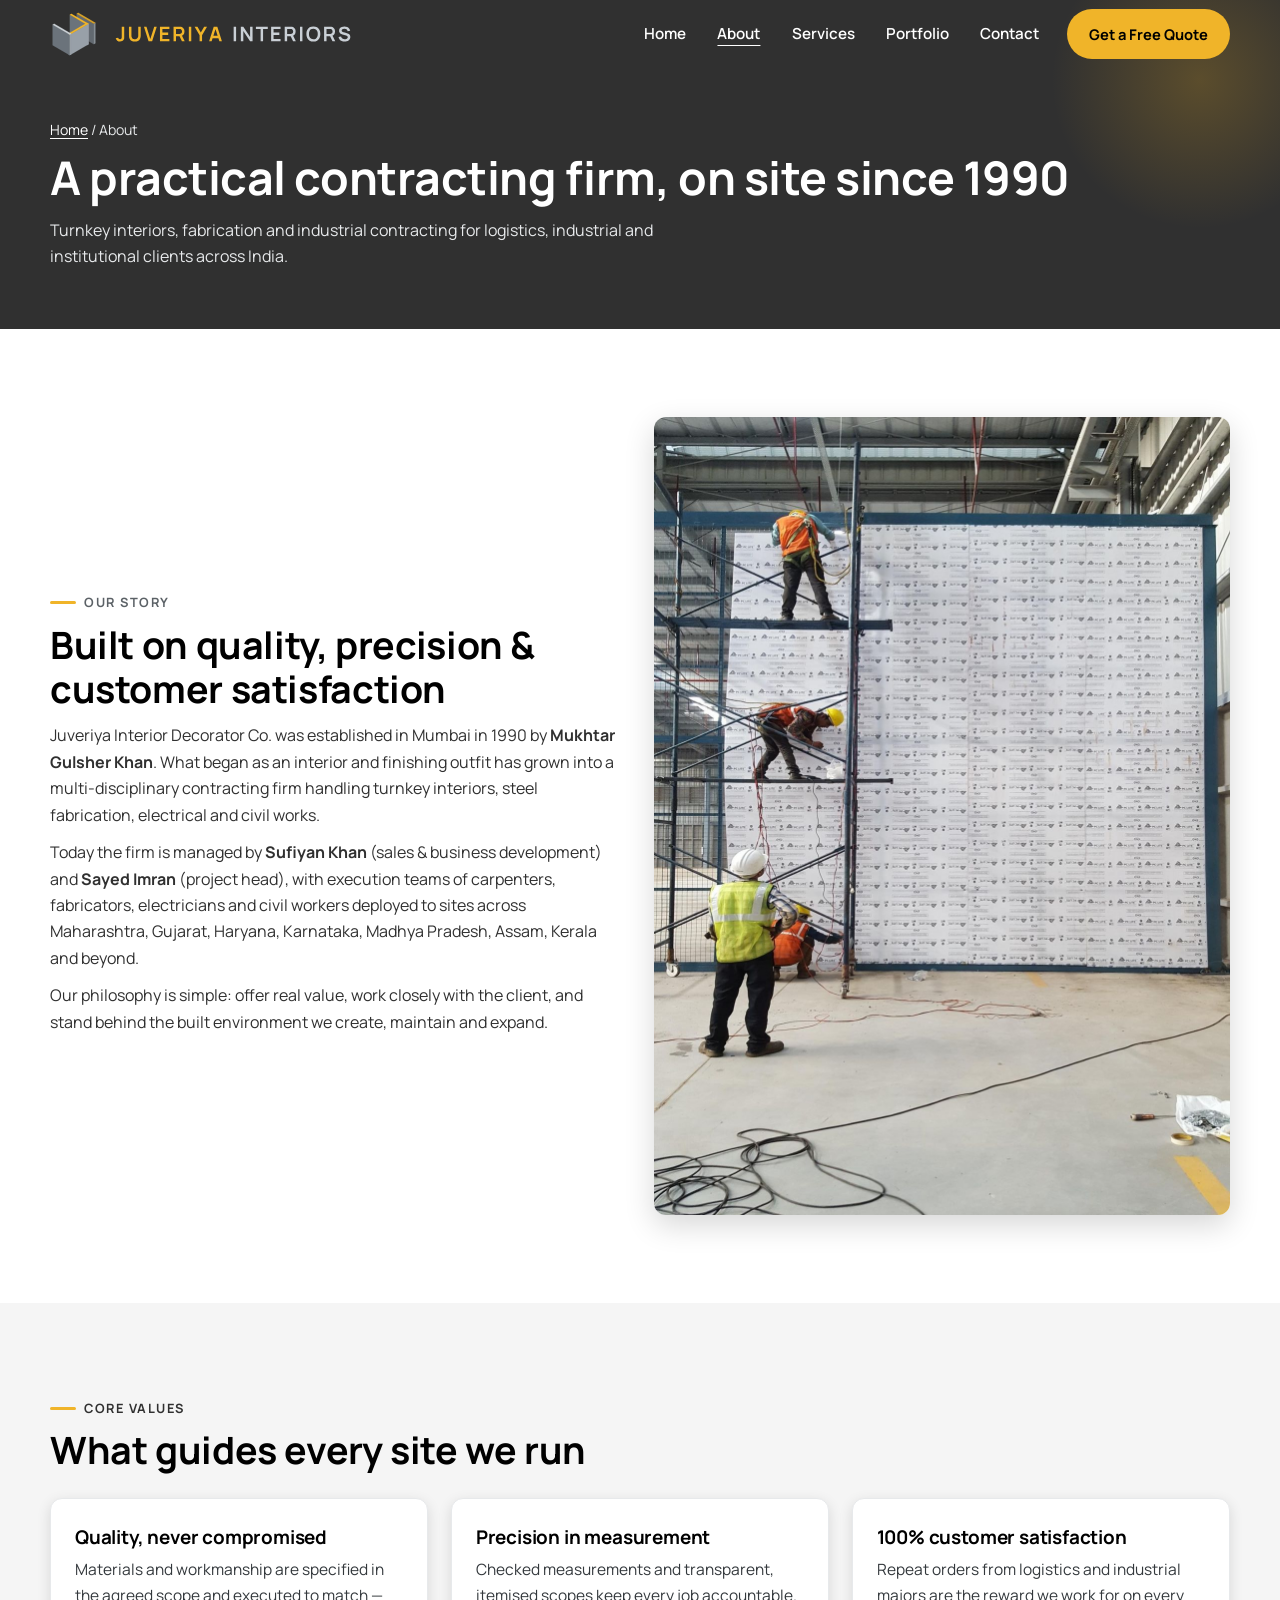
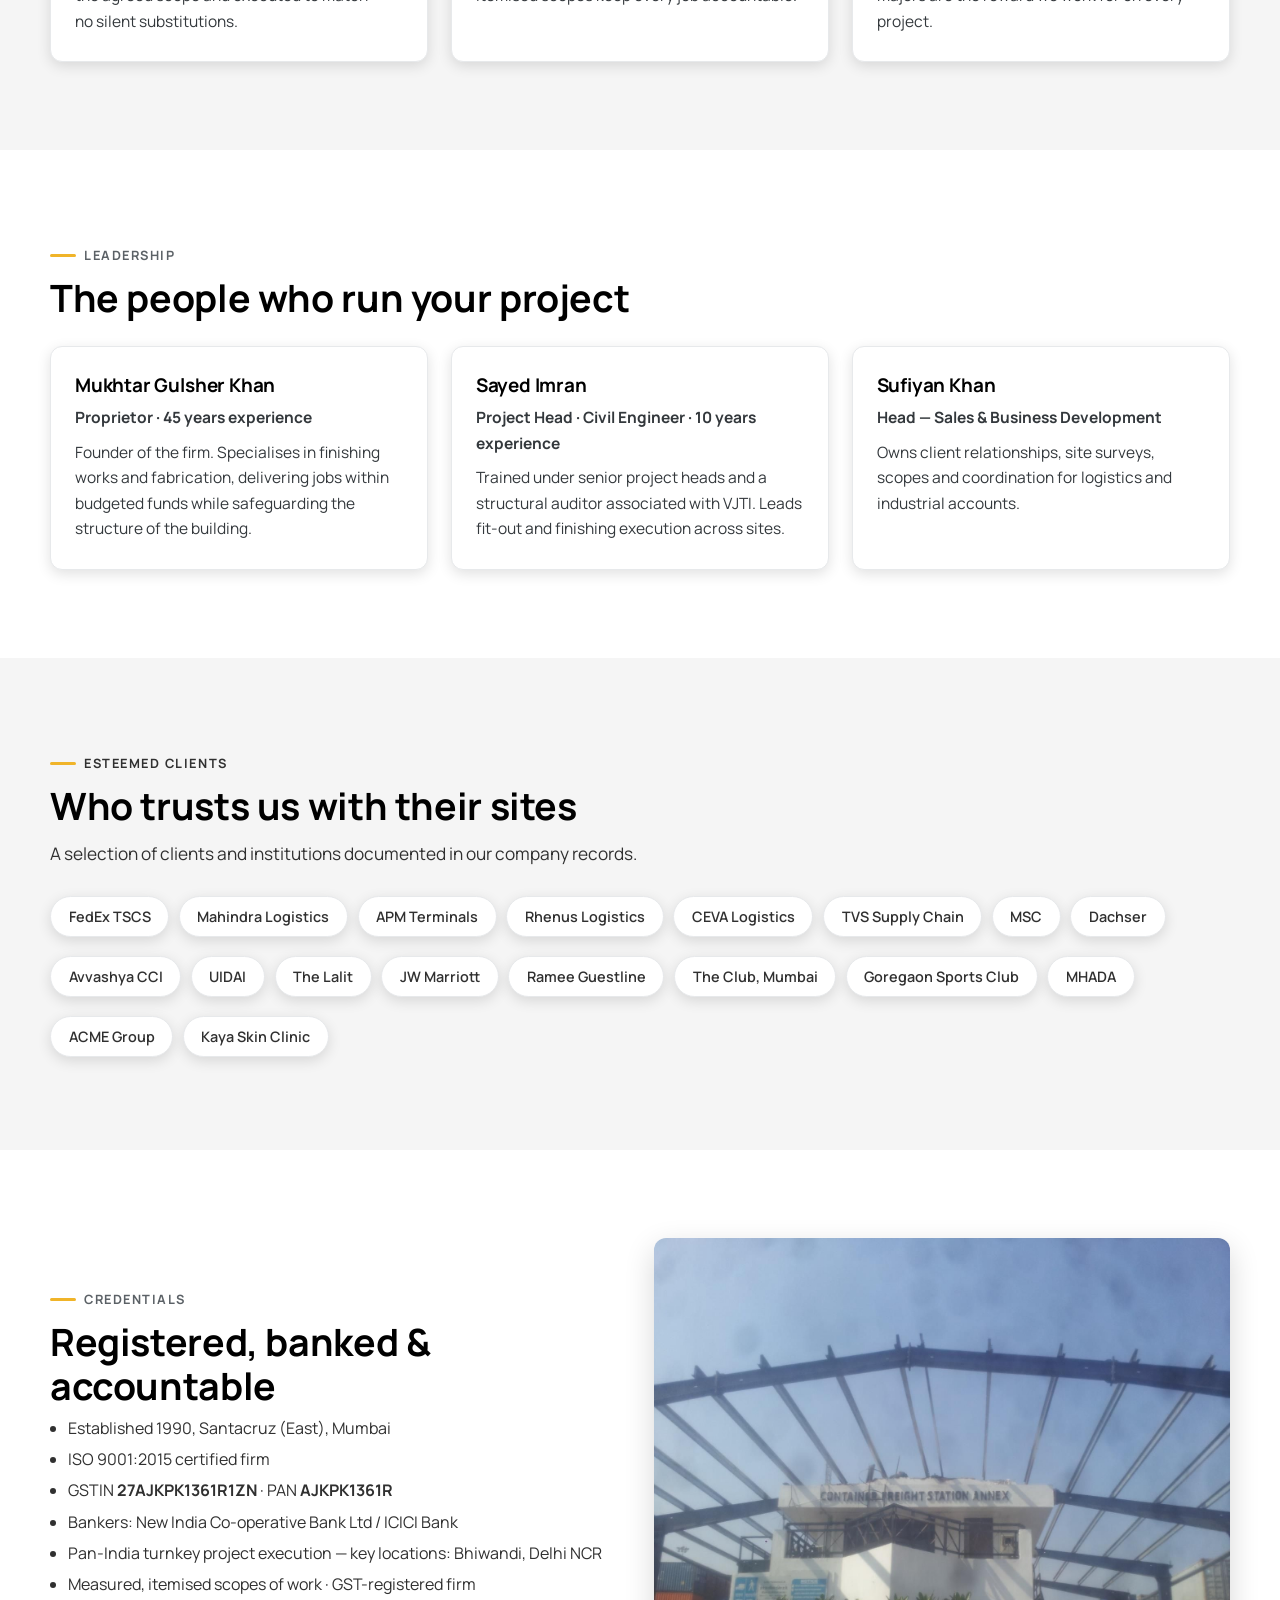
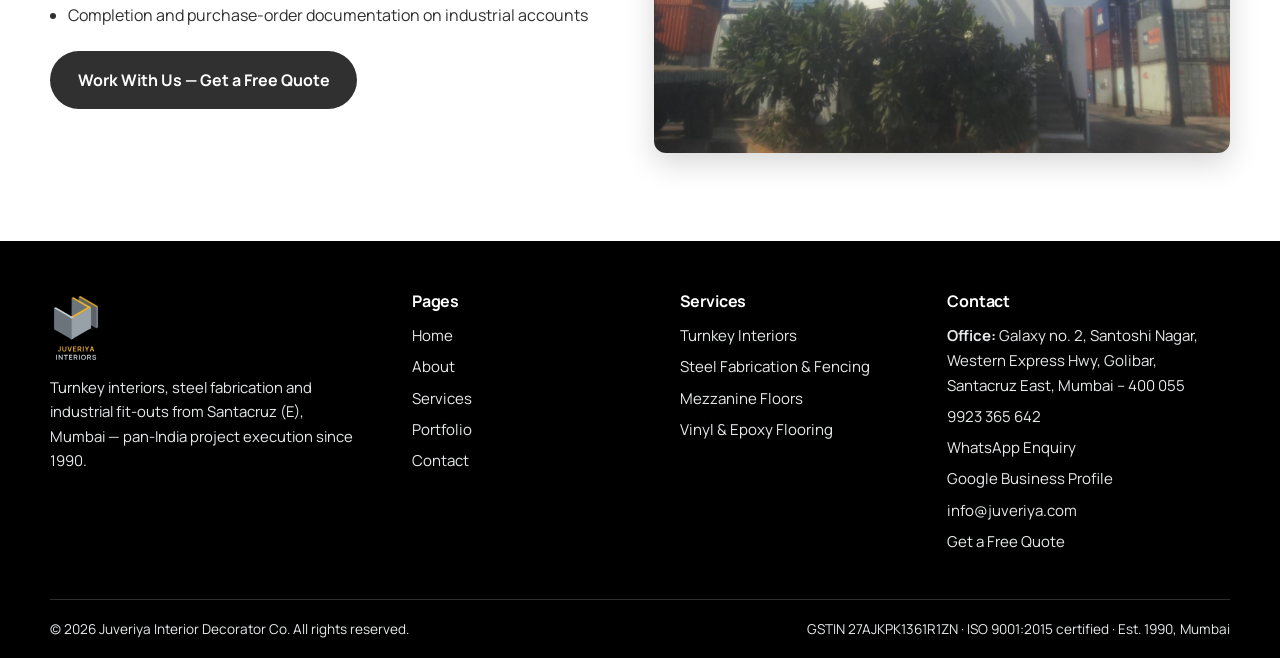
==== commit d7c8da2d: "Rework all sections" ====
--- a/about.html
+++ b/about.html
@@ -8,8 +8,19 @@
   <meta property="og:title" content="About Us | Juveriya Interior Decorator">
   <meta property="og:description" content="Turnkey interior & industrial contracting firm from Mumbai, executing projects across India since 1990.">
   <meta property="og:type" content="website">
-  <meta property="og:image" content="assets/images/cold-cabin-cladding-work.jpg">
-  <link rel="icon" type="image/svg+xml" href="assets/images/favicon.svg">
+  <meta property="og:image" content="https://juveriya.in/social/og-image.png">
+  <meta property="og:image:width" content="1200">
+  <meta property="og:image:height" content="630">
+  <meta name="twitter:card" content="summary_large_image">
+  <link rel="icon" href="favicons/favicon.svg" type="image/svg+xml">
+  <link rel="icon" href="favicons/favicon.ico" sizes="48x48">
+  <link rel="icon" href="favicons/favicon-32x32.png" type="image/png" sizes="32x32">
+  <link rel="icon" href="favicons/favicon-16x16.png" type="image/png" sizes="16x16">
+  <link rel="apple-touch-icon" href="favicons/apple-touch-icon.png">
+  <link rel="manifest" href="favicons/site.webmanifest">
+  <meta name="theme-color" content="#33383C">
+  <link rel="preload" href="svg/logo-icon.svg" as="image">
+  <link rel="preload" href="svg/logo-wordmark.svg" as="image">
   <link rel="preconnect" href="https://fonts.googleapis.com">
   <link rel="preconnect" href="https://fonts.gstatic.com" crossorigin>
   <link href="https://fonts.googleapis.com/css2?family=Manrope:wght@400..800&display=swap" rel="stylesheet">
@@ -21,8 +32,8 @@
   <header class="site-header">
     <div class="container">
       <a class="brand" href="index.html" aria-label="Juveriya Interior Decorator — home">
-        <span class="brand__mark" aria-hidden="true">J</span>
-        <span class="brand__text"><span class="brand__name">Juveriya</span><span class="brand__sub">INTERIOR DECORATOR</span></span>
+        <img class="brand__logo" src="svg/logo-icon-dark.svg" alt="" width="268" height="268">
+        <img class="brand__wordmark" src="svg/logo-wordmark-dark.svg" alt="" width="464" height="52">
       </a>
       <nav class="main-nav" aria-label="Primary">
         <button class="nav-toggle" aria-expanded="false" aria-controls="nav-list" aria-label="Open menu"><span></span><span></span><span></span></button>
@@ -148,8 +159,7 @@
       <div class="footer-grid">
         <div class="footer-brand">
           <a class="brand" href="index.html" aria-label="Juveriya Interior Decorator — home">
-            <span class="brand__mark" aria-hidden="true">J</span>
-            <span class="brand__text"><span class="brand__name">Juveriya</span><span class="brand__sub">INTERIOR DECORATOR</span></span>
+            <img class="brand__logo" src="svg/logo-full-dark.svg" alt="" width="248" height="352" loading="lazy">
           </a>
           <p>Turnkey interiors, steel fabrication and industrial fit-outs from Santacruz (E), Mumbai — pan-India project execution since 1990.</p>
         </div>
@@ -176,17 +186,17 @@
           <h3>Contact</h3>
           <ul>
             <li><strong>Office:</strong> Galaxy no. 2, Santoshi Nagar, Western Express Hwy, Golibar, Santacruz East, Mumbai – 400 055</li>
-            <li>G No 26, Santoshi Nagar, W.E. Highway Service Rd, Santacruz (E), Mumbai – 400 055</li>
             <li><a href="tel:+919923365642">9923 365 642</a></li>
             <li><a href="https://wa.me/919923365642" target="_blank" rel="noopener">WhatsApp Enquiry</a></li>
-            <li><a href="mailto:juveriyainterior@yahoo.com">juveriyainterior@yahoo.com</a></li>
+            <li><a href="https://share.google/2F6Hk8PfobSHnmGoR" target="_blank" rel="noopener">Google Business Profile</a></li>
+            <li><a href="mailto:info@juveriya.com">info@juveriya.com</a></li>
             <li><a href="contact.html">Get a Free Quote</a></li>
           </ul>
         </div>
       </div>
       <div class="footer-bottom">
         <p>© <span data-year>2026</span> Juveriya Interior Decorator Co. All rights reserved.</p>
-        <p>GSTIN 27AJKPK1361R1ZN · ISO 9001:2015 certified · Est. 1990, Mumbai · Icons by <a href="https://www.flaticon.com/" target="_blank" rel="noopener">Flaticon</a></p>
+        <p>GSTIN 27AJKPK1361R1ZN · ISO 9001:2015 certified · Est. 1990, Mumbai</p>
       </div>
     </div>
   </footer>
--- a/css/styles.css
+++ b/css/styles.css
@@ -4,22 +4,31 @@
    Mobile-first. Breakpoints: 720px (tablet), 1080px (desktop).
    ============================================================ */
 :root {
-  /* ---- Brand: graphite-grey palette (client design system) ---- */
-  --black: #000000;          /* strong backgrounds, headings */
-  --graphite-900: #303030;   /* dark graphite: primary surfaces, controls */
-  --graphite-600: #5C5C5C;   /* graphite grey: secondary surfaces & accents */
-  --graphite-200: #D1D1D1;   /* light grey: borders, dividers, muted elements */
+  /* ---- Brand: Juveriya Interiors website brand kit, v2 (client-supplied;
+     graphite #33383C / secondary graphite #5B6166 / gold #F0B429 /
+     light neutral #F5F5F5; dark-mode lights #E7E9EB / #AEB4B9) ---- */
+  --brand-gold: #F0B429;            /* golden yellow: primary actions, accents */
+  --brand-graphite: #33383C;        /* graphite: secondary text */
+  --brand-graphite-light: #5B6166;  /* secondary graphite: detail use */
+  --brand-bg: #F5F5F5;              /* light background surface */
+  --brand-graphite-on-dark: #E7E9EB;      /* secondary text on dark surfaces */
+  --brand-graphite-light-on-dark: #AEB4B9;/* detail use on dark surfaces */
+
+  /* Neutrals kept for photographic overlays, deepest stages and focus rings */
+  --black: #000000;
+  --graphite-900: #303030;   /* dark stage: footer, hero, banners, secondary controls */
+  --graphite-600: #5B6166;   /* = secondary graphite */
   --white: #FFFFFF;
 
   /* Semantic aliases */
   --ink: var(--graphite-900);      /* body text */
-  --muted: var(--graphite-600);    /* secondary text */
-  --line: var(--graphite-200);     /* borders */
+  --muted: var(--brand-graphite);  /* secondary text */
+  --line: var(--brand-graphite-on-dark); /* hairline borders on light surfaces */
   --bg: var(--white);
-  --bg-soft: var(--graphite-200);  /* secondary section surface */
+  --bg-soft: var(--brand-bg);      /* secondary section surface */
   --bg-dark: var(--black);         /* strong section surface */
-  --accent: var(--graphite-900);   /* primary actions & accents (light surfaces) */
-  --on-dark: var(--graphite-200);  /* secondary text on dark surfaces */
+  --accent: var(--brand-gold);     /* primary actions & accents */
+  --on-dark: var(--brand-graphite-on-dark); /* secondary text on dark surfaces */
 
   /* Type */
   --font-head: "Manrope", "Segoe UI", system-ui, -apple-system, sans-serif;
@@ -90,7 +99,7 @@
   font-size: 0.8rem; font-weight: 700; letter-spacing: 0.12em; text-transform: uppercase;
   color: var(--graphite-600); margin-bottom: 0.6rem;
 }
-.eyebrow::before { content: ""; width: 26px; height: 3px; background: var(--graphite-900); border-radius: 2px; }
+.eyebrow::before { content: ""; width: 26px; height: 3px; background: var(--brand-gold); border-radius: 2px; }
 .section h2 { font-size: var(--fs-h2); margin-bottom: 0.4rem; }
 .lead { font-size: 1.08rem; color: var(--muted); max-width: 62ch; }
 .section--dark .lead { color: var(--on-dark); }
@@ -104,8 +113,8 @@
   transition: transform 0.15s ease, background 0.2s ease, color 0.2s ease, border-color 0.2s ease;
 }
 .btn:hover { transform: translateY(-2px); }
-.btn--primary { background: var(--graphite-900); color: #fff; }
-.btn--primary:hover { background: var(--black); color: #fff; }
+.btn--primary { background: var(--brand-gold); color: #000; }
+.btn--primary:hover { background: var(--graphite-600); color: #fff; }
 .btn--dark { background: var(--graphite-900); color: #fff; }
 .btn--dark:hover { background: var(--black); }
 .btn--ghost { border-color: rgba(255, 255, 255, 0.65); color: #fff; }
@@ -122,18 +131,13 @@
 .site-header .container { display: flex; align-items: center; justify-content: space-between; gap: 1rem; }
 .site-header.is-solid { background: rgba(255, 255, 255, 0.97); box-shadow: 0 2px 16px rgba(0, 0, 0, 0.16); backdrop-filter: blur(6px); }
 .brand { display: flex; align-items: center; gap: 0.65rem; text-decoration: none; }
-.brand__mark {
-  width: 42px; height: 42px; border-radius: 10px; flex: none;
-  background: var(--graphite-900); color: #fff;
-  display: grid; place-items: center;
-  font-family: var(--font-head); font-weight: 800; font-size: 1.35rem;
-  border-bottom: 4px solid var(--graphite-200);
-}
-.brand__text { line-height: 1.15; }
-.brand__name { display: block; font-family: var(--font-head); font-weight: 800; font-size: 1.12rem; color: #fff; }
-.brand__sub { display: block; font-size: 0.68rem; font-weight: 600; letter-spacing: 0.22em; color: var(--graphite-200); }
-.site-header.is-solid .brand__name { color: var(--black); }
-.site-header.is-solid .brand__sub { color: var(--graphite-600); }
+/* Juveriya logo kit: mark in the header (JS swaps light/dark with the
+   header state), full dark lockup in the footer. Brand colours as supplied. */
+.brand__logo { display: block; height: 48px; width: auto; }
+/* Single-line lockup (6.3:1): fluid height so the ~177px desktop wordmark
+   shrinks to fit beside the hamburger on small screens. */
+.brand__wordmark { display: block; height: clamp(16px, 5vw, 28px); width: auto; }
+.footer-brand .brand__logo { height: 72px; }
 
 .main-nav { display: flex; align-items: center; gap: 0.4rem; }
 .nav__list { display: flex; gap: 0.25rem; list-style: none; margin: 0; padding: 0; }
@@ -158,22 +162,27 @@
 /* ============ Hero ============ */
 .hero { position: relative; color: #fff; overflow: clip; background: var(--black); }
 .hero__bg { position: absolute; inset: 0; }
-.hero__bg img { width: 100%; height: 100%; object-fit: cover; }
+.hero__bg img { position: absolute; inset: 0; width: 100%; height: 100%; object-fit: cover; opacity: 0; transition: opacity 1.1s ease; }
+.hero__bg img.is-active { opacity: 1; }
+@media (prefers-reduced-motion: reduce) {
+  .hero__bg img { transition: none; }
+}
 .hero__bg::after {
   content: ""; position: absolute; inset: 0;
   background: linear-gradient(100deg, rgba(0, 0, 0, 0.92) 20%, rgba(0, 0, 0, 0.66) 55%, rgba(0, 0, 0, 0.4) 100%);
 }
 .hero__inner { position: relative; z-index: 1; padding-block: calc(var(--header-h) + 3.5rem) 4.5rem; max-width: 720px; }
 .hero h1 { color: #fff; font-size: var(--fs-hero); font-weight: 800; margin-bottom: 1rem; }
-.hero h1 .accent { color: var(--graphite-200); }
+.hero h1 .accent { color: var(--brand-gold); }
 .hero p { font-size: 1.12rem; color: var(--on-dark); max-width: 58ch; }
 .hero__ctas { display: flex; flex-wrap: wrap; gap: 0.8rem; margin-top: 1.6rem; }
 .hero__meta { display: flex; flex-wrap: wrap; gap: 0.5rem 1.4rem; margin-top: 1.8rem; padding: 0; list-style: none; font-size: 0.92rem; color: var(--on-dark); }
 .hero__meta li { display: inline-flex; align-items: center; gap: 0.45rem; }
-.hero__meta img { box-sizing: border-box; width: 28px; height: 28px; flex: none; background: #fff; border-radius: 50%; padding: 5px; box-shadow: 0 2px 8px rgba(0, 0, 0, 0.35); }
+.hero__meta img, .hero__meta svg { box-sizing: border-box; width: 28px; height: 28px; flex: none; background: #fff; border-radius: 50%; padding: 5px; box-shadow: 0 2px 8px rgba(0, 0, 0, 0.35); }
+.hero__meta svg { color: var(--graphite-900); }
 
 .page-hero { background: var(--graphite-900); color: #fff; padding-block: calc(var(--header-h) + 2.5rem) 3rem; position: relative; overflow: clip; }
-.page-hero::after { content: ""; position: absolute; right: -70px; top: -70px; width: 300px; height: 300px; border-radius: 50%; background: radial-gradient(circle, rgba(209, 209, 209, 0.22), transparent 70%); }
+.page-hero::after { content: ""; position: absolute; right: -70px; top: -70px; width: 300px; height: 300px; border-radius: 50%; background: radial-gradient(circle, rgba(244, 179, 31, 0.22), transparent 70%); }
 .page-hero h1 { color: #fff; font-size: clamp(1.9rem, 4vw + 1rem, 2.9rem); }
 .page-hero p { color: var(--on-dark); max-width: 62ch; }
 .breadcrumb { font-size: 0.88rem; color: var(--on-dark); margin-bottom: 0.6rem; }
@@ -196,7 +205,7 @@
 .card p { color: var(--muted); font-size: 0.97rem; margin: 0; }
 .card__icon {
   width: 52px; height: 52px; border-radius: 14px; display: grid; place-items: center;
-  background: var(--graphite-200); color: var(--graphite-900); margin-bottom: 0.4rem;
+  background: var(--brand-gold); color: #000; margin-bottom: 0.4rem;
 }
 .card__icon svg { width: 27px; height: 27px; }
 .card__link { margin-top: auto; padding-top: 0.6rem; font-weight: 700; font-size: 0.95rem; color: var(--graphite-600); text-decoration: none; display: inline-flex; align-items: center; gap: 0.35rem; }
@@ -215,26 +224,26 @@
   background: linear-gradient(transparent, rgba(0, 0, 0, 0.92)); }
 .tag {
   display: inline-block; font-size: 0.72rem; font-weight: 700; letter-spacing: 0.08em; text-transform: uppercase;
-  background: var(--white); color: var(--graphite-900); border-radius: 999px; padding: 0.22rem 0.7rem; margin-bottom: 0.45rem;
+  background: var(--brand-gold); color: #000; border-radius: 999px; padding: 0.22rem 0.7rem; margin-bottom: 0.45rem;
 }
 .project-card h3 { color: #fff; font-size: 1.08rem; }
-.project-card p { font-size: 0.88rem; color: var(--graphite-200); margin: 0.15rem 0 0; }
+.project-card p { font-size: 0.88rem; color: var(--on-dark); margin: 0.15rem 0 0; }
 
 /* Stats */
 .stats { display: grid; grid-template-columns: repeat(2, 1fr); gap: 1.2rem; margin-top: 2rem; }
 .stat { background: rgba(255, 255, 255, 0.06); border: 1px solid rgba(255, 255, 255, 0.14); border-radius: var(--radius); padding: 1.4rem 1.2rem; }
-.stat__num { font-family: var(--font-head); font-weight: 800; font-size: 1.9rem; color: #fff; line-height: 1.1; }
+.stat__num { font-family: var(--font-head); font-weight: 800; font-size: 1.9rem; color: var(--brand-gold); line-height: 1.1; }
 .stat__label { font-size: 0.92rem; color: var(--on-dark); }
 
 /* Process steps */
 .steps { counter-reset: step; display: grid; gap: 1.1rem; margin-top: 1.8rem; }
-.step { position: relative; background: #fff; border: 1px solid var(--line); border-left: 5px solid var(--graphite-900);
+.step { position: relative; background: #fff; border: 1px solid var(--line); border-left: 5px solid var(--brand-gold);
   border-radius: var(--radius-sm); padding: 1.15rem 1.25rem 1.15rem 4.2rem; box-shadow: var(--shadow-sm); }
 .step::before {
   counter-increment: step; content: counter(step);
   position: absolute; left: 1.1rem; top: 1rem;
   width: 2.1rem; height: 2.1rem; border-radius: 50%;
-  background: var(--graphite-900); color: #fff; font-family: var(--font-head); font-weight: 800;
+  background: var(--brand-gold); color: #000; font-family: var(--font-head); font-weight: 800;
   display: grid; place-items: center; font-size: 1rem;
 }
 .step h3 { font-size: 1.02rem; margin-bottom: 0.2rem; }
@@ -246,7 +255,7 @@
 
 /* CTA banner */
 .cta-banner { background: linear-gradient(115deg, var(--black), var(--graphite-900)); color: #fff; border-radius: 18px; padding: clamp(2rem, 5vw, 3.4rem); display: grid; gap: 1.2rem; align-items: center; position: relative; overflow: clip; }
-.cta-banner::before { content: ""; position: absolute; left: -60px; bottom: -90px; width: 260px; height: 260px; border-radius: 50%; background: radial-gradient(circle, rgba(209, 209, 209, 0.18), transparent 70%); }
+.cta-banner::before { content: ""; position: absolute; left: -60px; bottom: -90px; width: 260px; height: 260px; border-radius: 50%; background: radial-gradient(circle, rgba(244, 179, 31, 0.2), transparent 70%); }
 .cta-banner h2 { color: #fff; }
 .cta-banner p { color: var(--on-dark); max-width: 52ch; }
 .cta-banner__actions { display: flex; flex-wrap: wrap; gap: 0.8rem; }
@@ -282,7 +291,7 @@
   margin: 0 0.35rem; transition: background 0.2s ease, transform 0.15s ease;
 }
 .services-carousel.owl-theme .owl-nav button.owl-prev:hover,
-.services-carousel.owl-theme .owl-nav button.owl-next:hover { background: var(--black); color: #fff; transform: translateY(-2px); }
+.services-carousel.owl-theme .owl-nav button.owl-next:hover { background: var(--brand-gold); color: #000; transform: translateY(-2px); }
 .services-carousel.owl-theme .owl-nav button:focus-visible { outline: 3px solid var(--black); outline-offset: 2px; }
 .services-carousel.owl-theme .owl-dots { margin-top: 0.6rem; }
 .services-carousel.owl-theme .owl-dots .owl-dot span {
@@ -317,8 +326,27 @@
   margin: 0 0.35rem; transition: background 0.2s ease, transform 0.15s ease;
 }
 .clients-carousel.owl-theme .owl-nav button.owl-prev:hover,
-.clients-carousel.owl-theme .owl-nav button.owl-next:hover { background: var(--black); color: #fff; transform: translateY(-2px); }
+.clients-carousel.owl-theme .owl-nav button.owl-next:hover { background: var(--brand-gold); color: #000; transform: translateY(-2px); }
 .clients-carousel.owl-theme .owl-nav button:focus-visible { outline: 3px solid var(--black); outline-offset: 2px; }
+
+/* ============ Before / After ============ */
+.ba-grid { margin-top: 1.6rem; }
+.ba-pair { display: grid; grid-template-columns: 1fr 1fr; gap: 0.6rem; }
+.ba-trio { display: grid; grid-template-columns: repeat(3, 1fr); gap: 0.6rem; }
+.ba-zoom { all: unset; display: block; position: relative; cursor: zoom-in; }
+.ba-zoom:focus-visible { outline: 3px solid var(--brand-gold); outline-offset: 3px; border-radius: var(--radius-sm); }
+.ba-zoom img { width: 100%; height: 200px; object-fit: cover; border-radius: var(--radius-sm); }
+.ba-trio .ba-zoom img { height: 150px; }
+.ba-zoom .tag { position: absolute; left: 0.6rem; bottom: 0.6rem; margin: 0; }
+.tag--before { background: var(--graphite-900); color: #fff; }
+.tag--during { background: #fff; color: var(--graphite-900); border: 2px solid var(--brand-gold); }
+.ba-card h3 { font-size: 1.02rem; margin-top: 0.8rem; }
+.ba-strip { display: grid; grid-template-columns: repeat(2, 1fr); gap: 1rem; margin-top: 1rem; }
+.ba-strip .ba-zoom img { height: 150px; }
+.ba-strip .tag { font-size: 0.65rem; }
+@media (min-width: 720px) {
+  .ba-strip { grid-template-columns: repeat(4, 1fr); }
+}
 
 /* ============ Portfolio ============ */
 .filters { display: flex; flex-wrap: wrap; gap: 0.6rem; margin: 1.6rem 0 1.8rem; }
@@ -329,7 +357,7 @@
   transition: background 0.2s, color 0.2s, border-color 0.2s;
 }
 .filter-btn:hover { border-color: var(--graphite-600); }
-.filter-btn[aria-pressed="true"] { background: var(--graphite-900); border-color: var(--graphite-900); color: #fff; }
+.filter-btn[aria-pressed="true"] { background: var(--brand-gold); border-color: var(--brand-gold); color: #000; }
 .portfolio-grid { display: grid; gap: 1.4rem; }
 .portfolio-item { transition: opacity 0.3s ease, transform 0.3s ease; }
 .portfolio-item.is-hidden { display: none; }
@@ -345,14 +373,14 @@
 .lightbox__figure img { width: 100%; max-height: 70vh; object-fit: contain; background: var(--black); }
 .lightbox__caption { padding: 1rem 1.3rem 1.25rem; color: var(--on-dark); }
 .lightbox__caption h3 { color: #fff; font-size: 1.1rem; }
-.lightbox__caption p { margin: 0.25rem 0 0; font-size: 0.92rem; color: var(--graphite-200); }
-.lightbox__count { font-size: 0.8rem; color: var(--graphite-200); margin-top: 0.4rem; display: block; }
+.lightbox__caption p { margin: 0.25rem 0 0; font-size: 0.92rem; color: var(--on-dark); }
+.lightbox__count { font-size: 0.8rem; color: var(--on-dark); margin-top: 0.4rem; display: block; }
 .lightbox__btn {
   position: absolute; z-index: 2; width: 44px; height: 44px; border-radius: 50%;
   border: 0; cursor: pointer; background: rgba(255, 255, 255, 0.94); color: var(--graphite-900);
   font-size: 1.3rem; font-weight: 800; display: grid; place-items: center; line-height: 1;
 }
-.lightbox__btn:hover { background: var(--graphite-200); }
+.lightbox__btn:hover { background: var(--brand-bg); }
 .lightbox__close { top: 0.7rem; right: 0.7rem; }
 .lightbox__prev { left: 0.7rem; top: 38%; }
 .lightbox__next { right: 0.7rem; top: 38%; }
@@ -377,7 +405,7 @@
 .form-success h3 { color: #146c3c; }
 .info-list { list-style: none; padding: 0; margin: 1.2rem 0 0; display: grid; gap: 1rem; }
 .info-list li { display: flex; gap: 0.85rem; align-items: flex-start; background: #fff; border: 1px solid var(--line); border-radius: var(--radius-sm); padding: 1rem 1.1rem; box-shadow: var(--shadow-sm); }
-.info-list svg { width: 22px; height: 22px; color: var(--graphite-900); flex: none; margin-top: 0.2rem; }
+.info-list svg { width: 22px; height: 22px; color: var(--brand-graphite); flex: none; margin-top: 0.2rem; }
 .info-list strong { display: block; color: var(--black); font-size: 0.95rem; }
 .info-list a { color: var(--graphite-600); }
 .map-embed { border: 0; width: 100%; height: 300px; border-radius: var(--radius); margin-top: 1.4rem; box-shadow: var(--shadow-sm); }
@@ -390,7 +418,6 @@
 .site-footer li { margin-block: 0.4rem; font-size: 0.94rem; }
 .site-footer a { color: var(--on-dark); text-decoration: none; }
 .site-footer a:hover { color: #fff; text-decoration: underline; }
-.footer-brand .brand__name { color: #fff; }
 .footer-brand p { font-size: 0.93rem; max-width: 34ch; }
 .footer-bottom { border-top: 1px solid rgba(255, 255, 255, 0.18); padding-block: 1.1rem; display: flex; flex-wrap: wrap; gap: 0.4rem 1.4rem; justify-content: space-between; font-size: 0.85rem; color: var(--on-dark); }
 .footer-bottom p { margin: 0; }
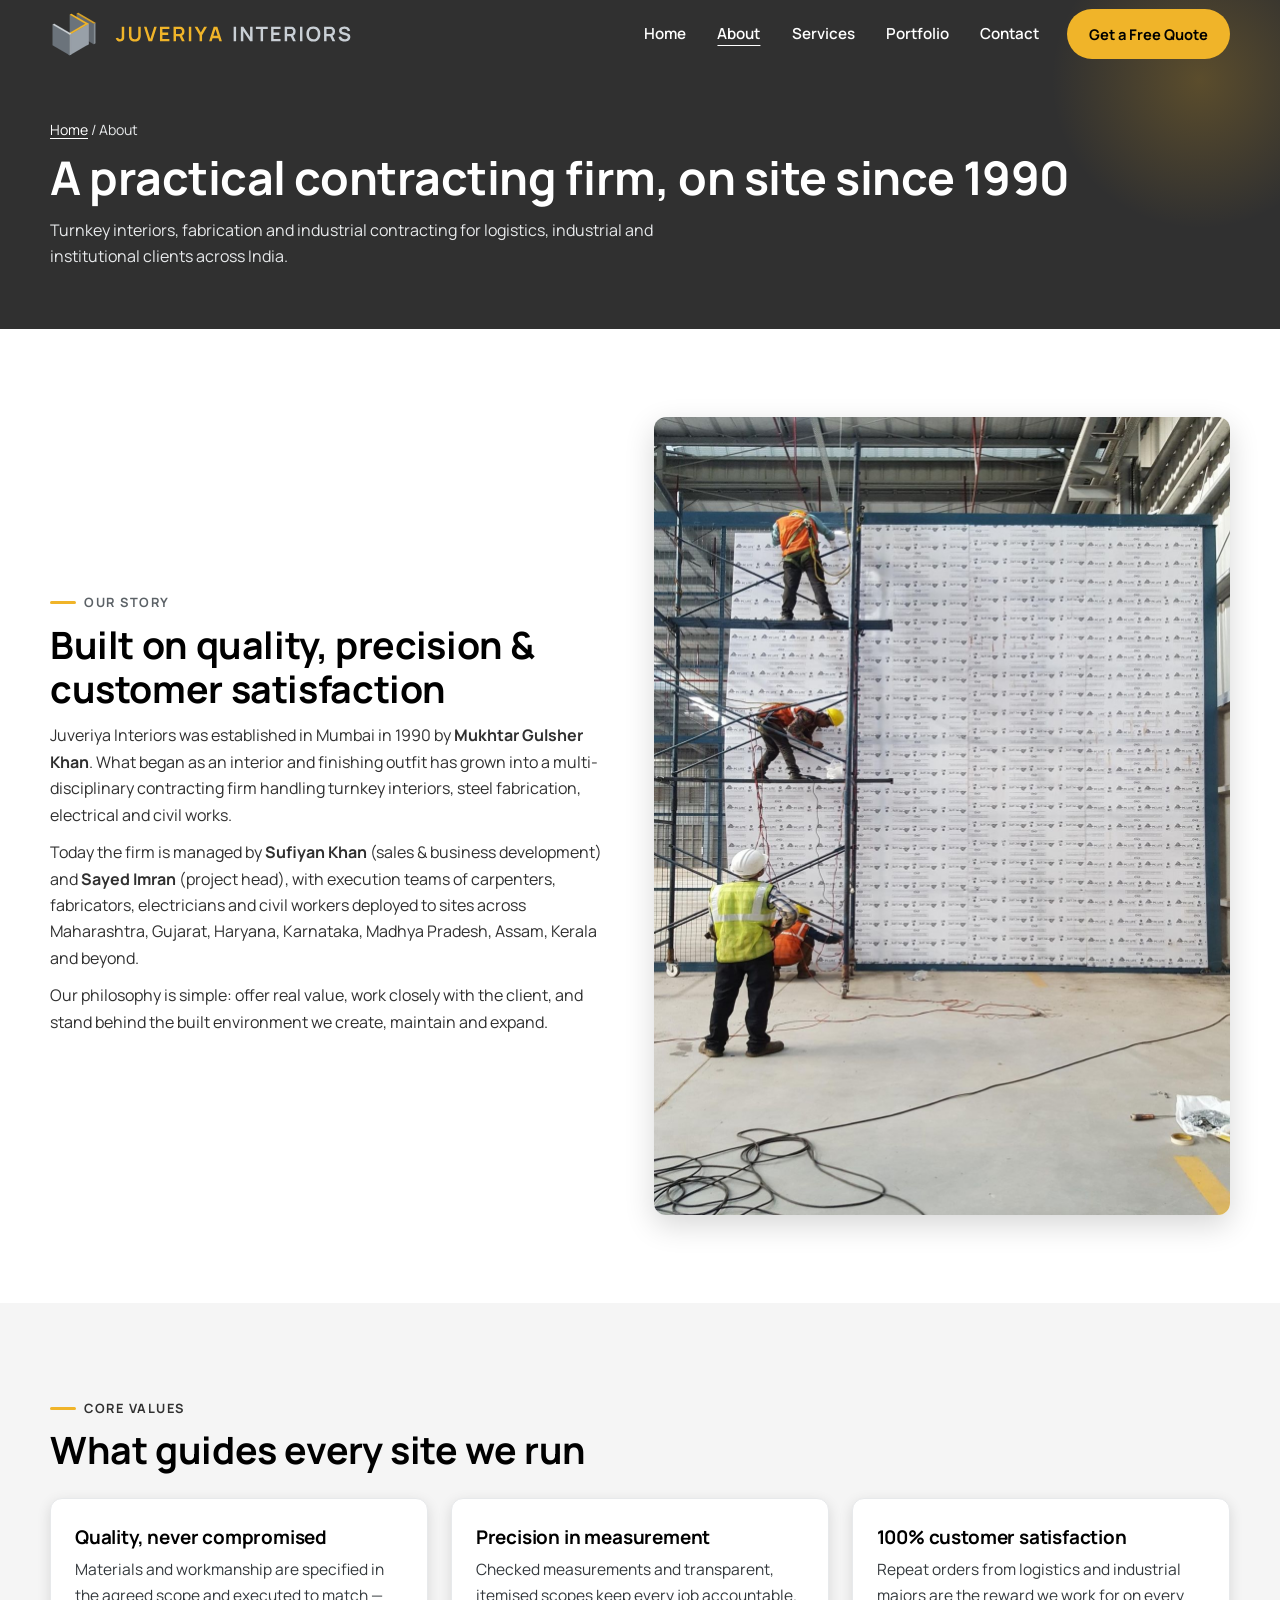
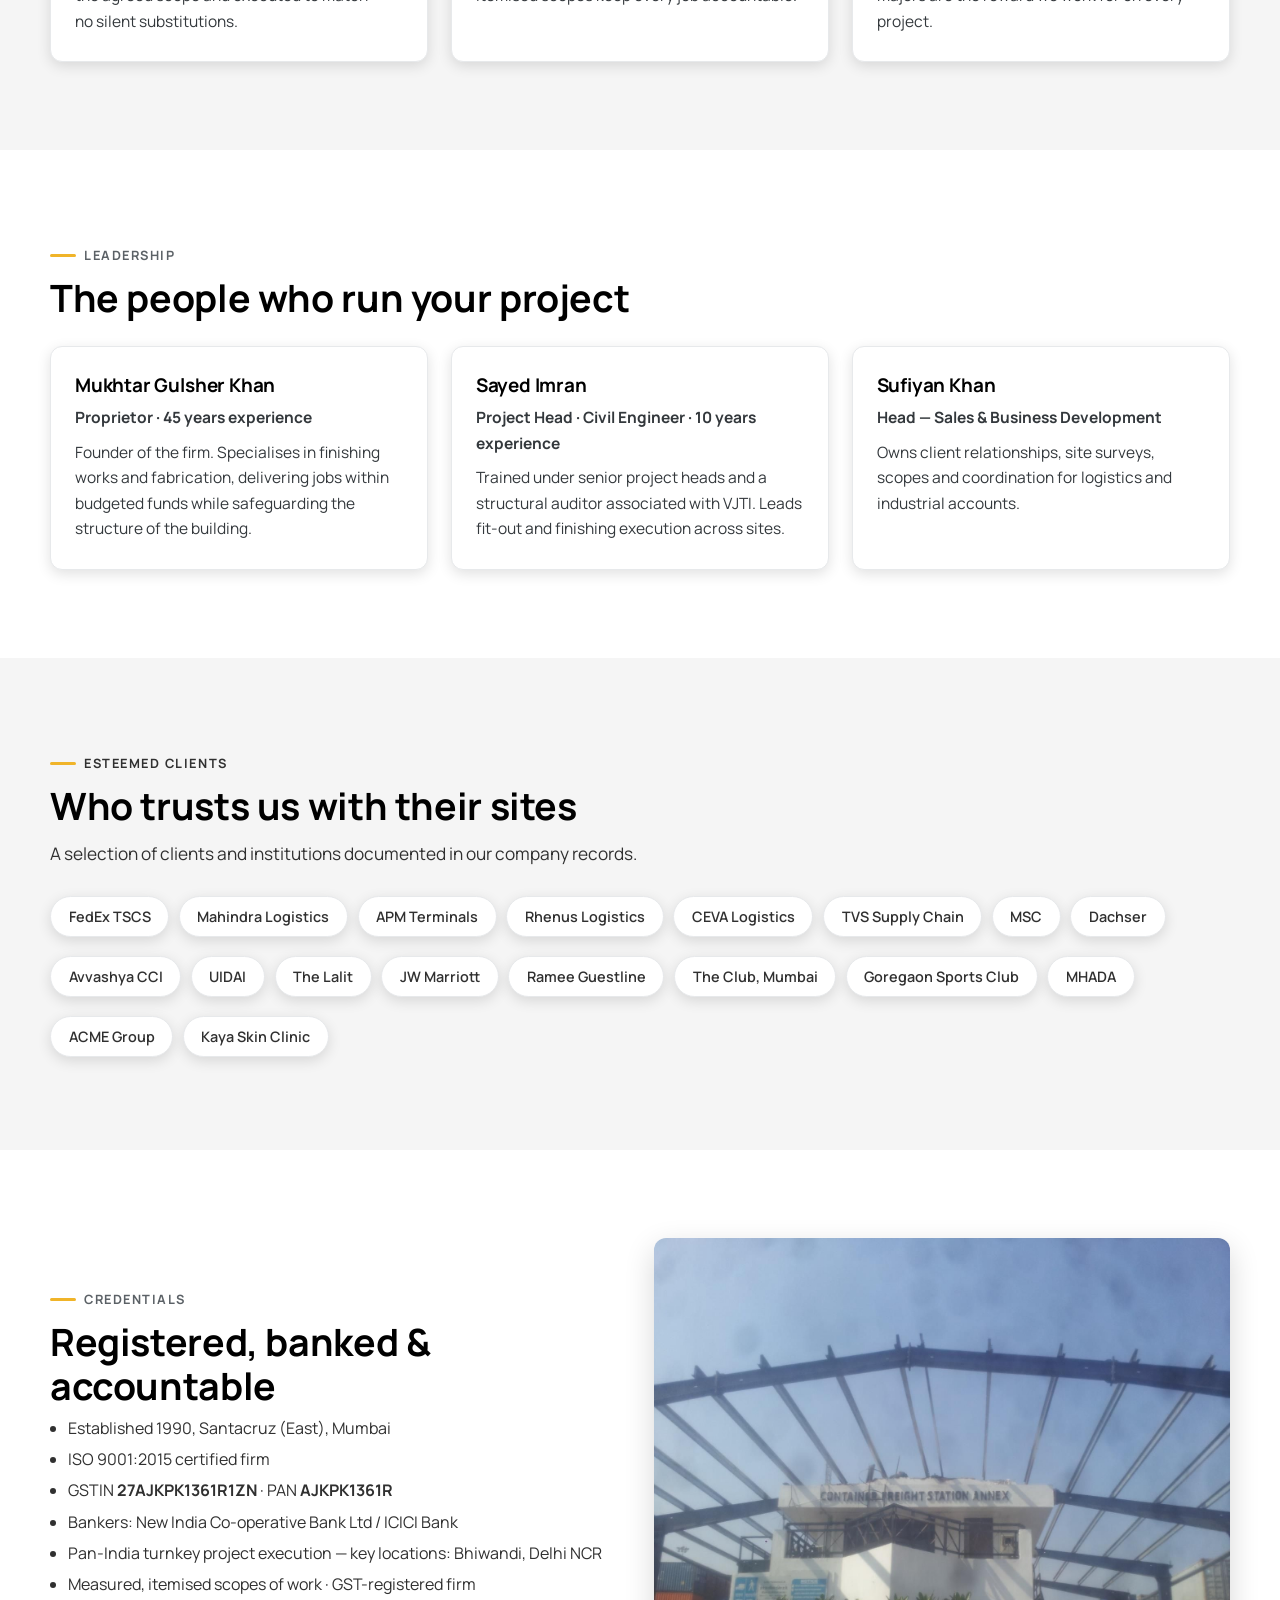
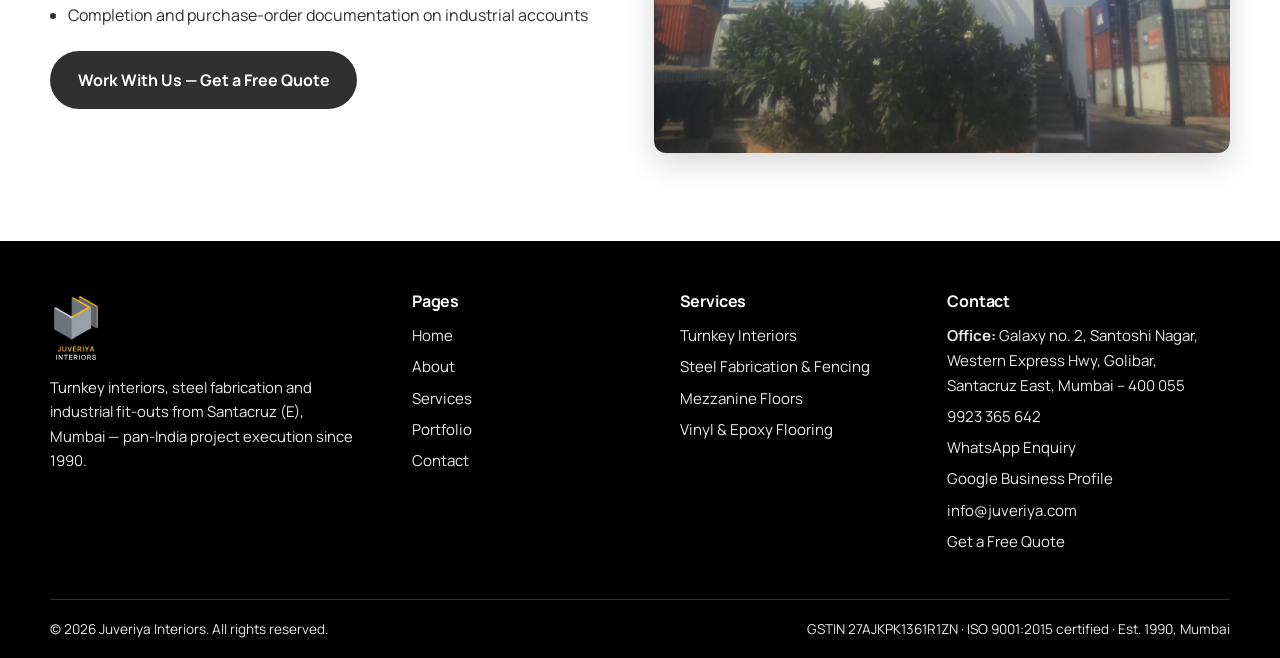
==== commit 8c3a0f6e: "Rename brand to Juveriya Interiors across the site" ====
--- a/about.html
+++ b/about.html
@@ -3,9 +3,9 @@
 <head>
   <meta charset="UTF-8">
   <meta name="viewport" content="width=device-width, initial-scale=1.0">
-  <title>About Us | Juveriya Interior Decorator — Mumbai Contractor Since 1990</title>
-  <meta name="description" content="About Juveriya Interior Decorator: a Mumbai-based turnkey interior & industrial contracting firm since 1990, ISO 9001:2015 certified, led by Mukhtar Khan with Sufiyan Khan and civil engineer Sayed Imran. Clients include FedEx, Mahindra Logistics, APM Terminals and more.">
-  <meta property="og:title" content="About Us | Juveriya Interior Decorator">
+  <title>About Us | Juveriya Interiors — Mumbai Contractor Since 1990</title>
+  <meta name="description" content="About Juveriya Interiors: a Mumbai-based turnkey interior & industrial contracting firm since 1990, ISO 9001:2015 certified, led by Mukhtar Khan with Sufiyan Khan and civil engineer Sayed Imran. Clients include FedEx, Mahindra Logistics, APM Terminals and more.">
+  <meta property="og:title" content="About Us | Juveriya Interiors">
   <meta property="og:description" content="Turnkey interior & industrial contracting firm from Mumbai, executing projects across India since 1990.">
   <meta property="og:type" content="website">
   <meta property="og:image" content="https://juveriya.in/social/og-image.png">
@@ -31,7 +31,7 @@
 
   <header class="site-header">
     <div class="container">
-      <a class="brand" href="index.html" aria-label="Juveriya Interior Decorator — home">
+      <a class="brand" href="index.html" aria-label="Juveriya Interiors — home">
         <img class="brand__logo" src="svg/logo-icon-dark.svg" alt="" width="268" height="268">
         <img class="brand__wordmark" src="svg/logo-wordmark-dark.svg" alt="" width="464" height="52">
       </a>
@@ -64,7 +64,7 @@
         <div class="reveal">
           <span class="eyebrow">Our story</span>
           <h2 id="story-heading">Built on quality, precision &amp; customer satisfaction</h2>
-          <p>Juveriya Interior Decorator Co. was established in Mumbai in 1990 by <strong>Mukhtar Gulsher Khan</strong>. What began as an interior and finishing outfit has grown into a multi-disciplinary contracting firm handling turnkey interiors, steel fabrication, electrical and civil works.</p>
+          <p>Juveriya Interiors was established in Mumbai in 1990 by <strong>Mukhtar Gulsher Khan</strong>. What began as an interior and finishing outfit has grown into a multi-disciplinary contracting firm handling turnkey interiors, steel fabrication, electrical and civil works.</p>
           <p>Today the firm is managed by <strong>Sufiyan Khan</strong> (sales &amp; business development) and <strong>Sayed Imran</strong> (project head), with execution teams of carpenters, fabricators, electricians and civil workers deployed to sites across Maharashtra, Gujarat, Haryana, Karnataka, Madhya Pradesh, Assam, Kerala and beyond.</p>
           <p>Our philosophy is simple: offer real value, work closely with the client, and stand behind the built environment we create, maintain and expand.</p>
         </div>
@@ -158,7 +158,7 @@
     <div class="container">
       <div class="footer-grid">
         <div class="footer-brand">
-          <a class="brand" href="index.html" aria-label="Juveriya Interior Decorator — home">
+          <a class="brand" href="index.html" aria-label="Juveriya Interiors — home">
             <img class="brand__logo" src="svg/logo-full-dark.svg" alt="" width="248" height="352" loading="lazy">
           </a>
           <p>Turnkey interiors, steel fabrication and industrial fit-outs from Santacruz (E), Mumbai — pan-India project execution since 1990.</p>
@@ -195,7 +195,7 @@
         </div>
       </div>
       <div class="footer-bottom">
-        <p>© <span data-year>2026</span> Juveriya Interior Decorator Co. All rights reserved.</p>
+        <p>© <span data-year>2026</span> Juveriya Interiors. All rights reserved.</p>
         <p>GSTIN 27AJKPK1361R1ZN · ISO 9001:2015 certified · Est. 1990, Mumbai</p>
       </div>
     </div>
--- a/css/styles.css
+++ b/css/styles.css
@@ -1,5 +1,5 @@
 /* ============================================================
-   Juveriya Interior Decorator — styles.css
+   Juveriya Interiors — styles.css
    Brand tokens (re-theme here): colours, fonts, spacing.
    Mobile-first. Breakpoints: 720px (tablet), 1080px (desktop).
    ============================================================ */
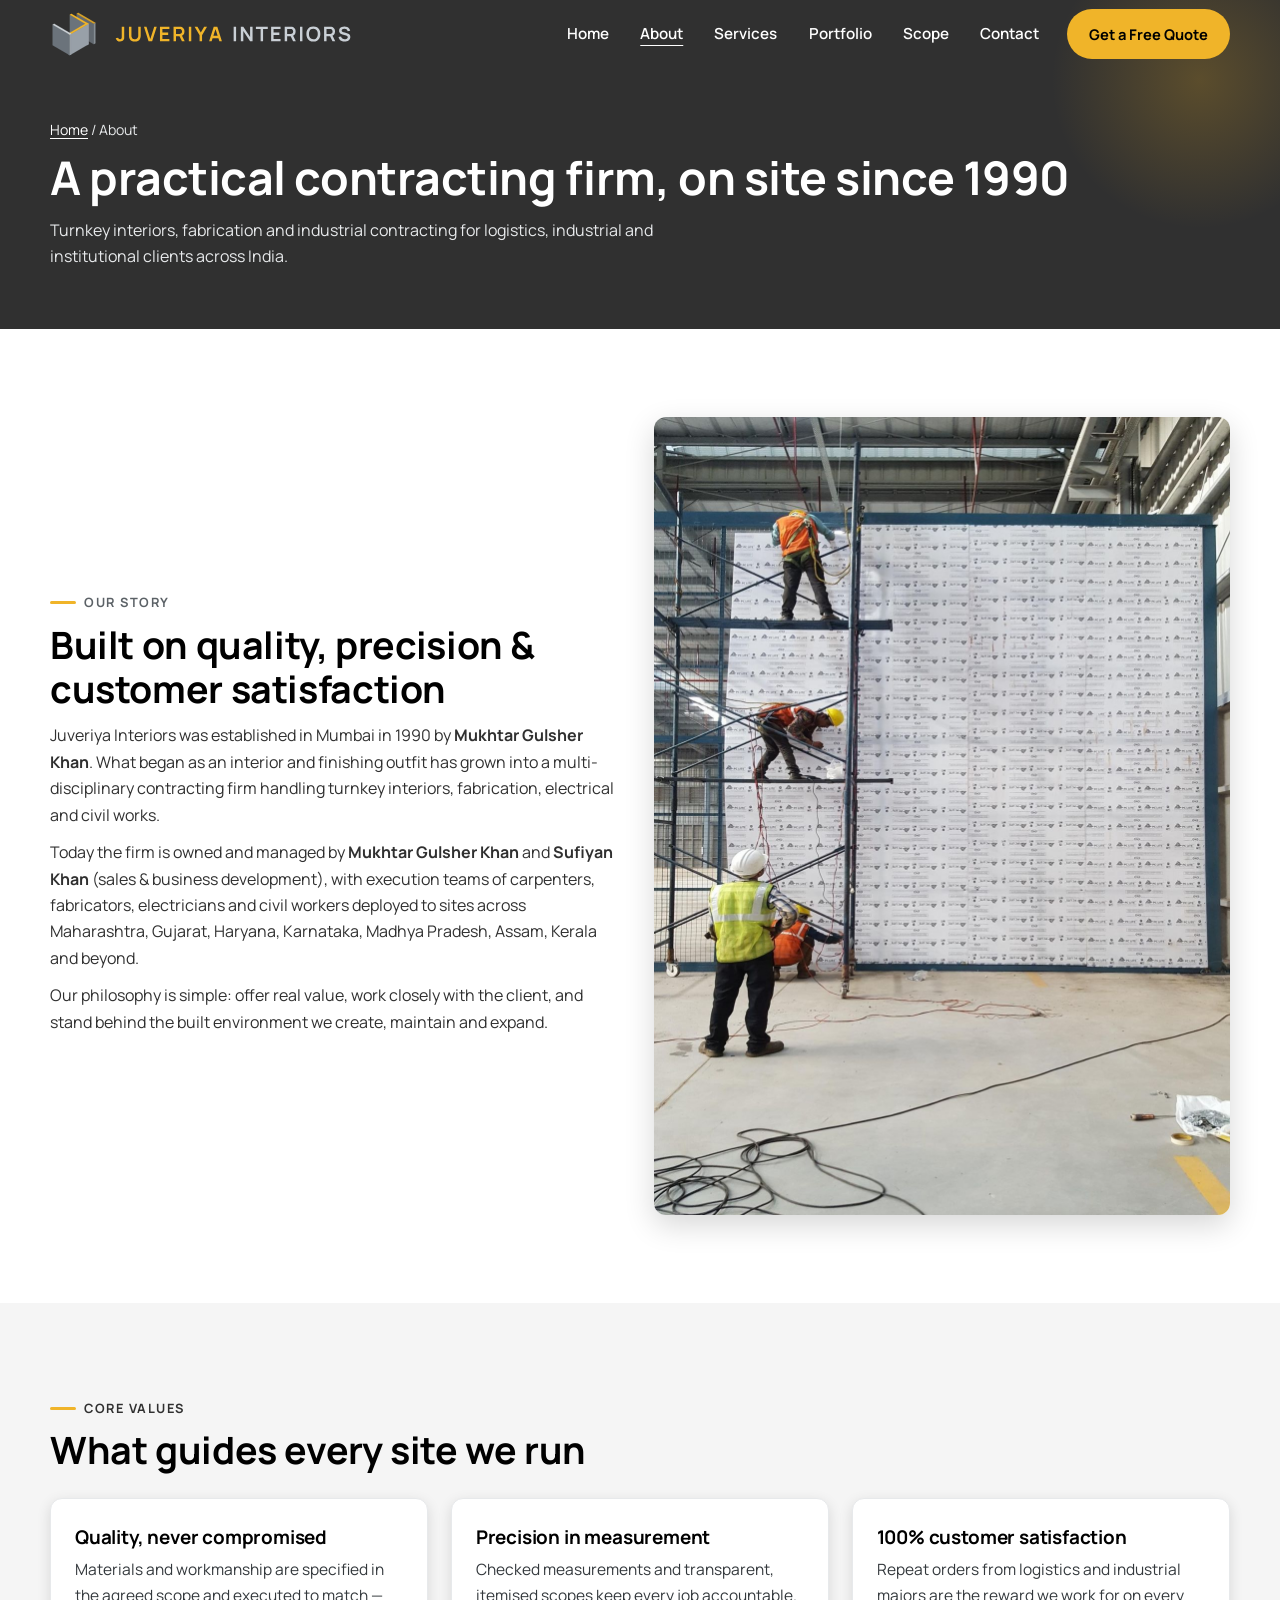
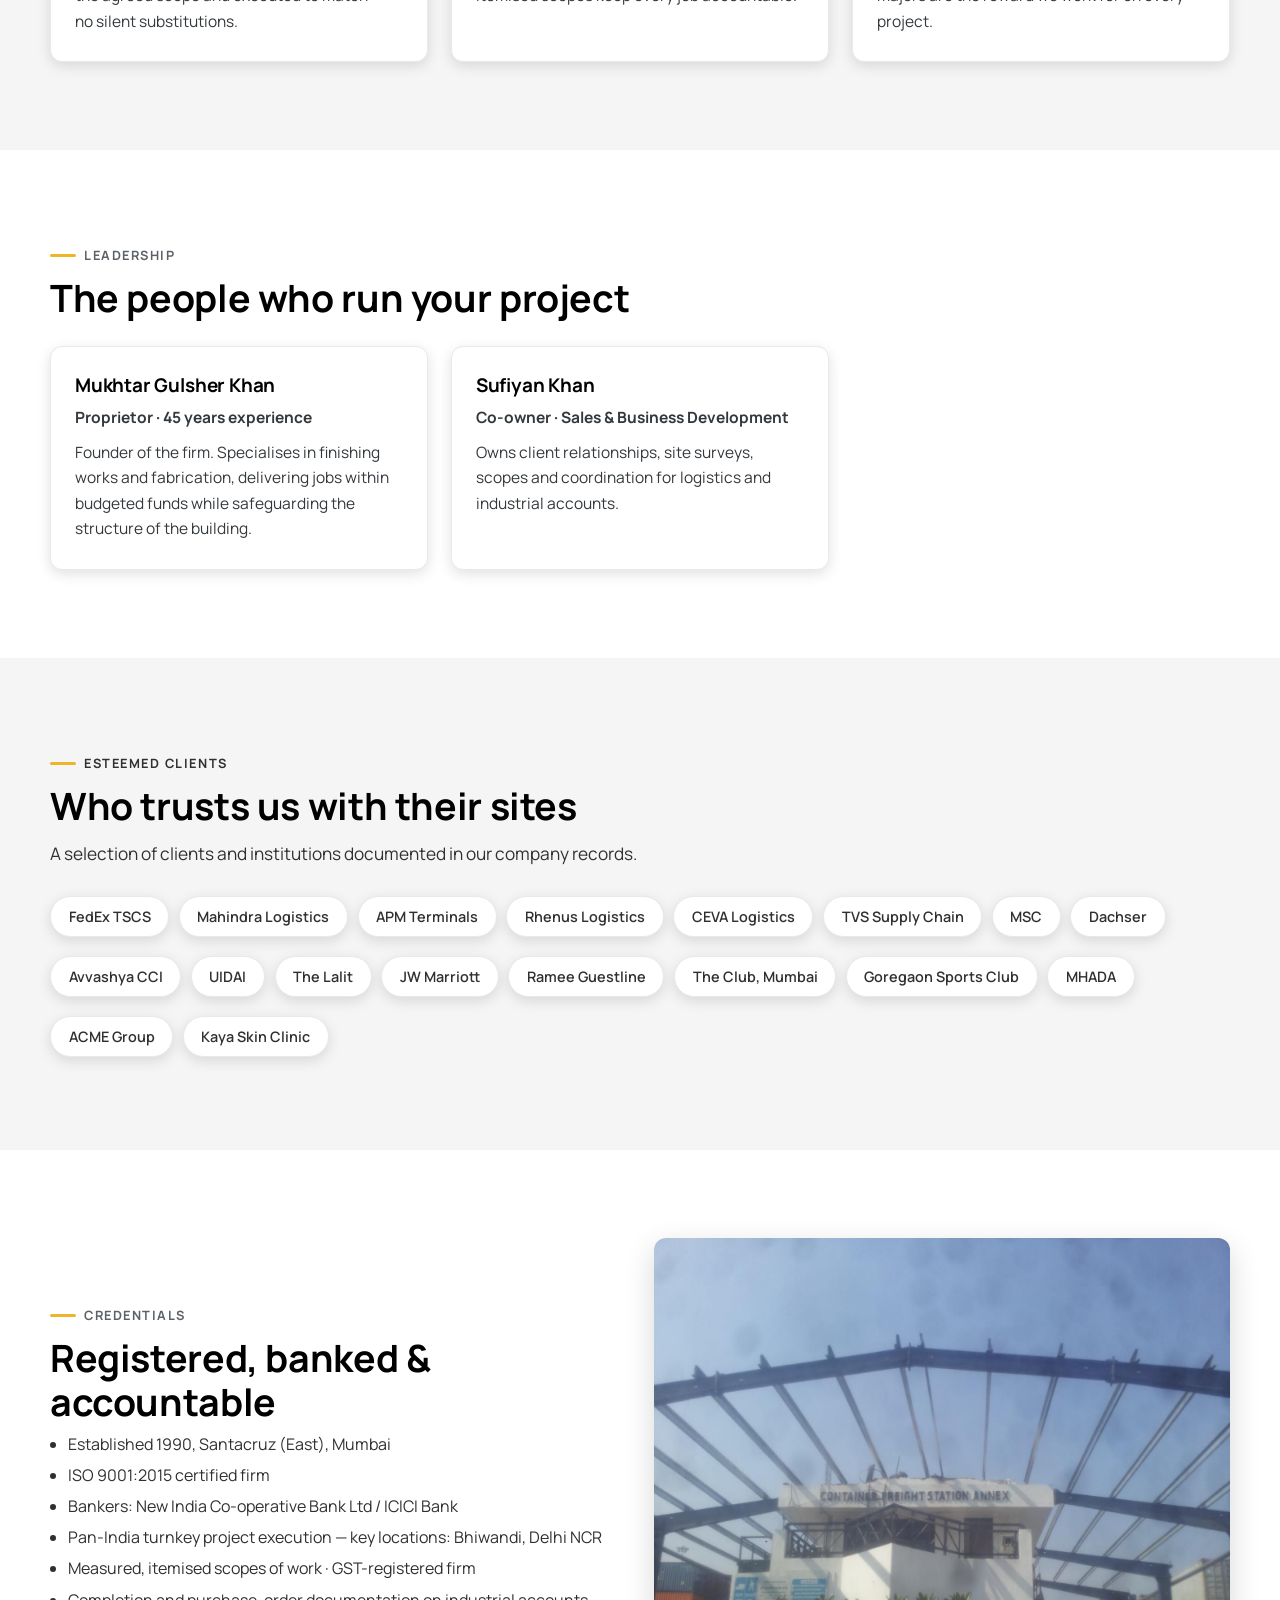
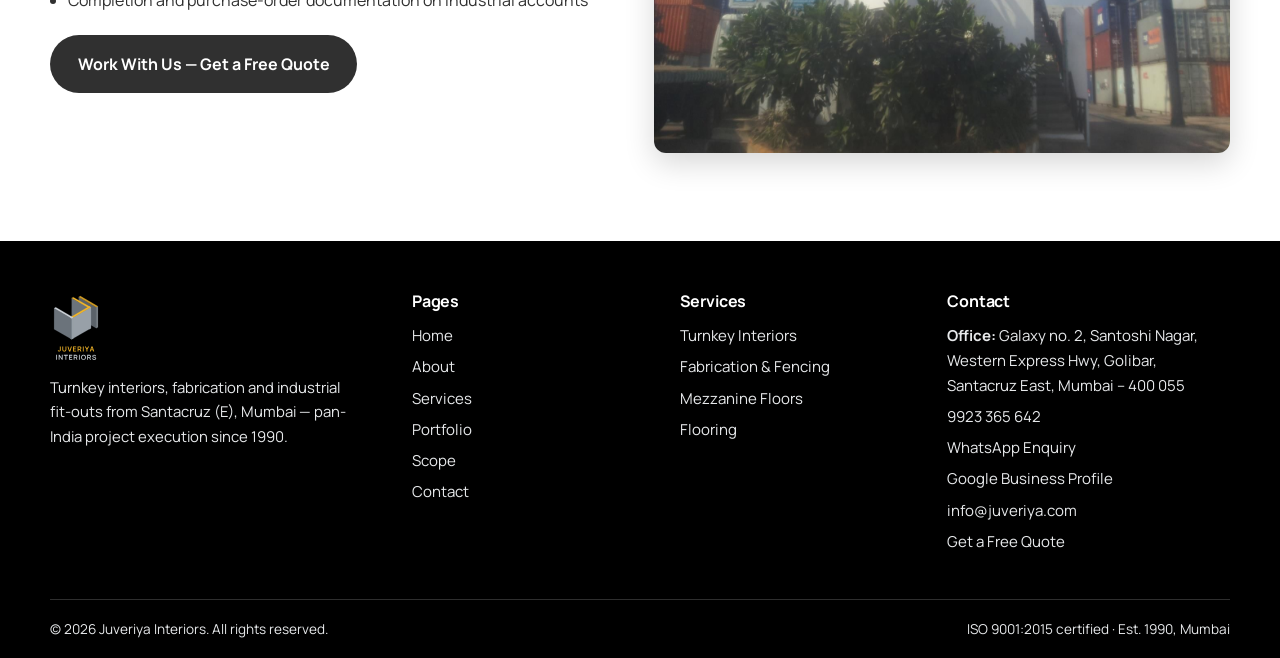
==== commit 9542284c: "Add Scope page with commercial galleries, refresh branding and content, add SEO groundwork" ====
--- a/about.html
+++ b/about.html
@@ -4,7 +4,7 @@
   <meta charset="UTF-8">
   <meta name="viewport" content="width=device-width, initial-scale=1.0">
   <title>About Us | Juveriya Interiors — Mumbai Contractor Since 1990</title>
-  <meta name="description" content="About Juveriya Interiors: a Mumbai-based turnkey interior & industrial contracting firm since 1990, ISO 9001:2015 certified, led by Mukhtar Khan with Sufiyan Khan and civil engineer Sayed Imran. Clients include FedEx, Mahindra Logistics, APM Terminals and more.">
+  <meta name="description" content="About Juveriya Interiors: a Mumbai-based turnkey interior & industrial contracting firm since 1990, ISO 9001:2015 certified, owned and led by Mukhtar Gulsher Khan with Sufiyan Khan. Clients include FedEx, Mahindra Logistics, APM Terminals and more.">
   <meta property="og:title" content="About Us | Juveriya Interiors">
   <meta property="og:description" content="Turnkey interior & industrial contracting firm from Mumbai, executing projects across India since 1990.">
   <meta property="og:type" content="website">
@@ -25,6 +25,31 @@
   <link rel="preconnect" href="https://fonts.gstatic.com" crossorigin>
   <link href="https://fonts.googleapis.com/css2?family=Manrope:wght@400..800&display=swap" rel="stylesheet">
   <link rel="stylesheet" href="css/styles.css">
+  <script type="application/ld+json">
+{
+  "@context": "https://schema.org",
+  "@type": "GeneralContractor",
+  "name": "Juveriya Interiors",
+  "url": "https://juveriya.in/",
+  "logo": "https://juveriya.in/svg/logo-full.svg",
+  "image": "https://juveriya.in/social/og-image.png",
+  "telephone": "+919923365642",
+  "email": "info@juveriya.com",
+  "foundingDate": "1990",
+  "address": {
+    "@type": "PostalAddress",
+    "streetAddress": "Galaxy no. 2, Santoshi Nagar, Western Express Hwy, Golibar, Santacruz East",
+    "addressLocality": "Mumbai",
+    "addressRegion": "Maharashtra",
+    "postalCode": "400055",
+    "addressCountry": "IN"
+  },
+  "areaServed": "India",
+  "sameAs": [
+    "https://share.google/2F6Hk8PfobSHnmGoR"
+  ]
+}
+  </script>
 </head>
 <body>
   <a class="skip-link" href="#main">Skip to main content</a>
@@ -42,6 +67,7 @@
           <li><a href="about.html" aria-current="page">About</a></li>
           <li><a href="services.html">Services</a></li>
           <li><a href="portfolio.html">Portfolio</a></li>
+          <li><a href="scope.html">Scope</a></li>
           <li><a href="contact.html">Contact</a></li>
         </ul>
         <a class="btn btn--primary nav__cta" href="contact.html">Get a Free Quote</a>
@@ -64,8 +90,8 @@
         <div class="reveal">
           <span class="eyebrow">Our story</span>
           <h2 id="story-heading">Built on quality, precision &amp; customer satisfaction</h2>
-          <p>Juveriya Interiors was established in Mumbai in 1990 by <strong>Mukhtar Gulsher Khan</strong>. What began as an interior and finishing outfit has grown into a multi-disciplinary contracting firm handling turnkey interiors, steel fabrication, electrical and civil works.</p>
-          <p>Today the firm is managed by <strong>Sufiyan Khan</strong> (sales &amp; business development) and <strong>Sayed Imran</strong> (project head), with execution teams of carpenters, fabricators, electricians and civil workers deployed to sites across Maharashtra, Gujarat, Haryana, Karnataka, Madhya Pradesh, Assam, Kerala and beyond.</p>
+          <p>Juveriya Interiors was established in Mumbai in 1990 by <strong>Mukhtar Gulsher Khan</strong>. What began as an interior and finishing outfit has grown into a multi-disciplinary contracting firm handling turnkey interiors, fabrication, electrical and civil works.</p>
+          <p>Today the firm is owned and managed by <strong>Mukhtar Gulsher Khan</strong> and <strong>Sufiyan Khan</strong> (sales &amp; business development), with execution teams of carpenters, fabricators, electricians and civil workers deployed to sites across Maharashtra, Gujarat, Haryana, Karnataka, Madhya Pradesh, Assam, Kerala and beyond.</p>
           <p>Our philosophy is simple: offer real value, work closely with the client, and stand behind the built environment we create, maintain and expand.</p>
         </div>
         <div class="reveal">
@@ -101,13 +127,8 @@
             <p>Founder of the firm. Specialises in finishing works and fabrication, delivering jobs within budgeted funds while safeguarding the structure of the building.</p>
           </article>
           <article class="card reveal">
-            <h3>Sayed Imran</h3>
-            <p><strong>Project Head · Civil Engineer · 10 years experience</strong></p>
-            <p>Trained under senior project heads and a structural auditor associated with VJTI. Leads fit-out and finishing execution across sites.</p>
-          </article>
-          <article class="card reveal">
             <h3>Sufiyan Khan</h3>
-            <p><strong>Head — Sales &amp; Business Development</strong></p>
+            <p><strong>Co-owner · Sales &amp; Business Development</strong></p>
             <p>Owns client relationships, site surveys, scopes and coordination for logistics and industrial accounts.</p>
           </article>
         </div>
@@ -139,7 +160,6 @@
           <ul>
             <li>Established 1990, Santacruz (East), Mumbai</li>
             <li>ISO 9001:2015 certified firm</li>
-            <li>GSTIN <strong>27AJKPK1361R1ZN</strong> · PAN <strong>AJKPK1361R</strong></li>
             <li>Bankers: New India Co-operative Bank Ltd / ICICI Bank</li>
             <li>Pan-India turnkey project execution — key locations: Bhiwandi, Delhi NCR</li>
             <li>Measured, itemised scopes of work · GST-registered firm</li>
@@ -161,7 +181,7 @@
           <a class="brand" href="index.html" aria-label="Juveriya Interiors — home">
             <img class="brand__logo" src="svg/logo-full-dark.svg" alt="" width="248" height="352" loading="lazy">
           </a>
-          <p>Turnkey interiors, steel fabrication and industrial fit-outs from Santacruz (E), Mumbai — pan-India project execution since 1990.</p>
+          <p>Turnkey interiors, fabrication and industrial fit-outs from Santacruz (E), Mumbai — pan-India project execution since 1990.</p>
         </div>
         <nav aria-label="Footer">
           <h3>Pages</h3>
@@ -170,6 +190,7 @@
             <li><a href="about.html">About</a></li>
             <li><a href="services.html">Services</a></li>
             <li><a href="portfolio.html">Portfolio</a></li>
+            <li><a href="scope.html">Scope</a></li>
             <li><a href="contact.html">Contact</a></li>
           </ul>
         </nav>
@@ -177,9 +198,9 @@
           <h3>Services</h3>
           <ul>
             <li><a href="services.html#turnkey">Turnkey Interiors</a></li>
-            <li><a href="services.html#fabrication">Steel Fabrication &amp; Fencing</a></li>
+            <li><a href="services.html#fabrication">Fabrication &amp; Fencing</a></li>
             <li><a href="services.html#mezzanine">Mezzanine Floors</a></li>
-            <li><a href="services.html#flooring">Vinyl &amp; Epoxy Flooring</a></li>
+            <li><a href="services.html#flooring">Flooring</a></li>
           </ul>
         </nav>
         <div>
@@ -196,7 +217,7 @@
       </div>
       <div class="footer-bottom">
         <p>© <span data-year>2026</span> Juveriya Interiors. All rights reserved.</p>
-        <p>GSTIN 27AJKPK1361R1ZN · ISO 9001:2015 certified · Est. 1990, Mumbai</p>
+        <p>ISO 9001:2015 certified · Est. 1990, Mumbai</p>
       </div>
     </div>
   </footer>
--- a/css/styles.css
+++ b/css/styles.css
@@ -348,6 +348,12 @@
   .ba-strip { grid-template-columns: repeat(4, 1fr); }
 }
 
+/* ============ Scope of work ============ */
+.scope-fig { margin: 0; background: #fff; border: 1px solid var(--line); border-radius: var(--radius); overflow: clip; box-shadow: var(--shadow-sm); }
+.scope-fig img { width: 100%; height: 230px; object-fit: cover; display: block; }
+.scope-fig figcaption { padding: 0.8rem 1rem; font-size: 0.92rem; font-weight: 700; color: var(--graphite-900); }
+.scope-fig figcaption span { display: block; font-weight: 400; color: var(--muted); font-size: 0.85rem; }
+
 /* ============ Portfolio ============ */
 .filters { display: flex; flex-wrap: wrap; gap: 0.6rem; margin: 1.6rem 0 1.8rem; }
 .filter-btn {
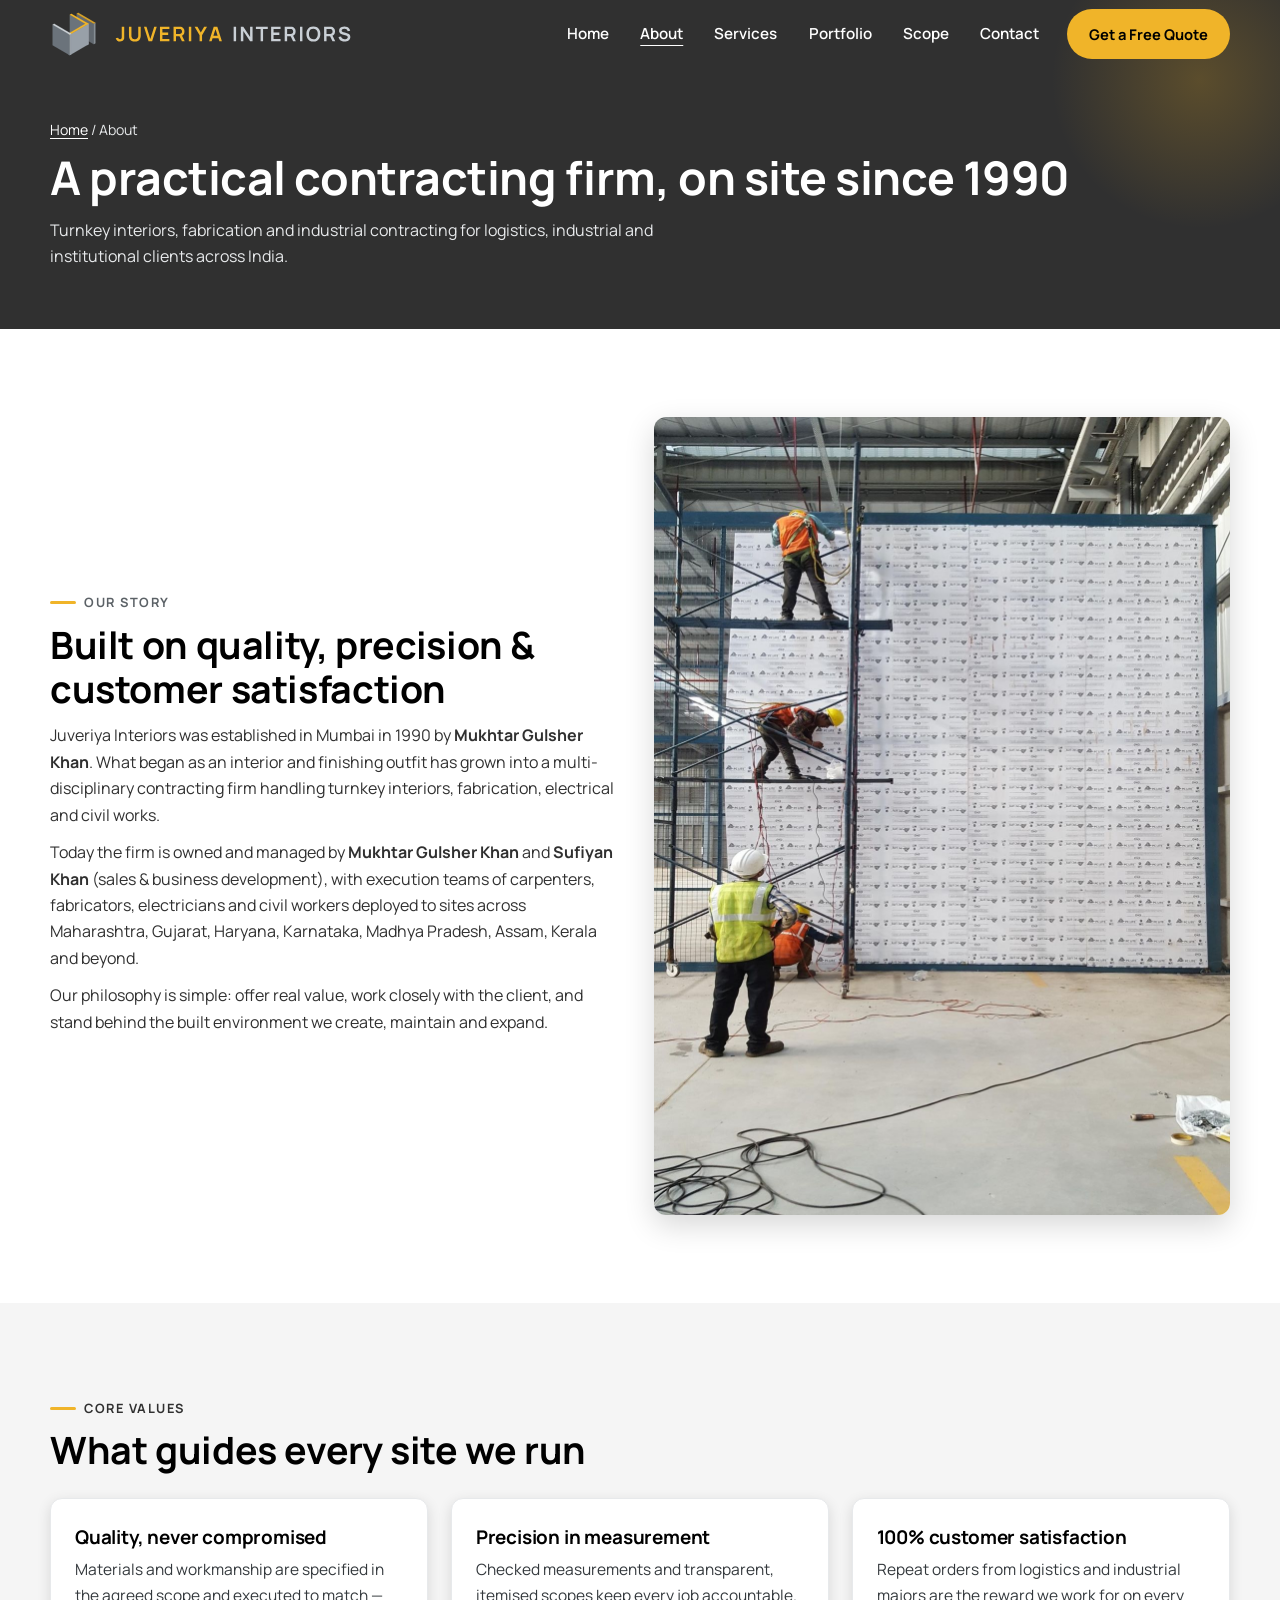
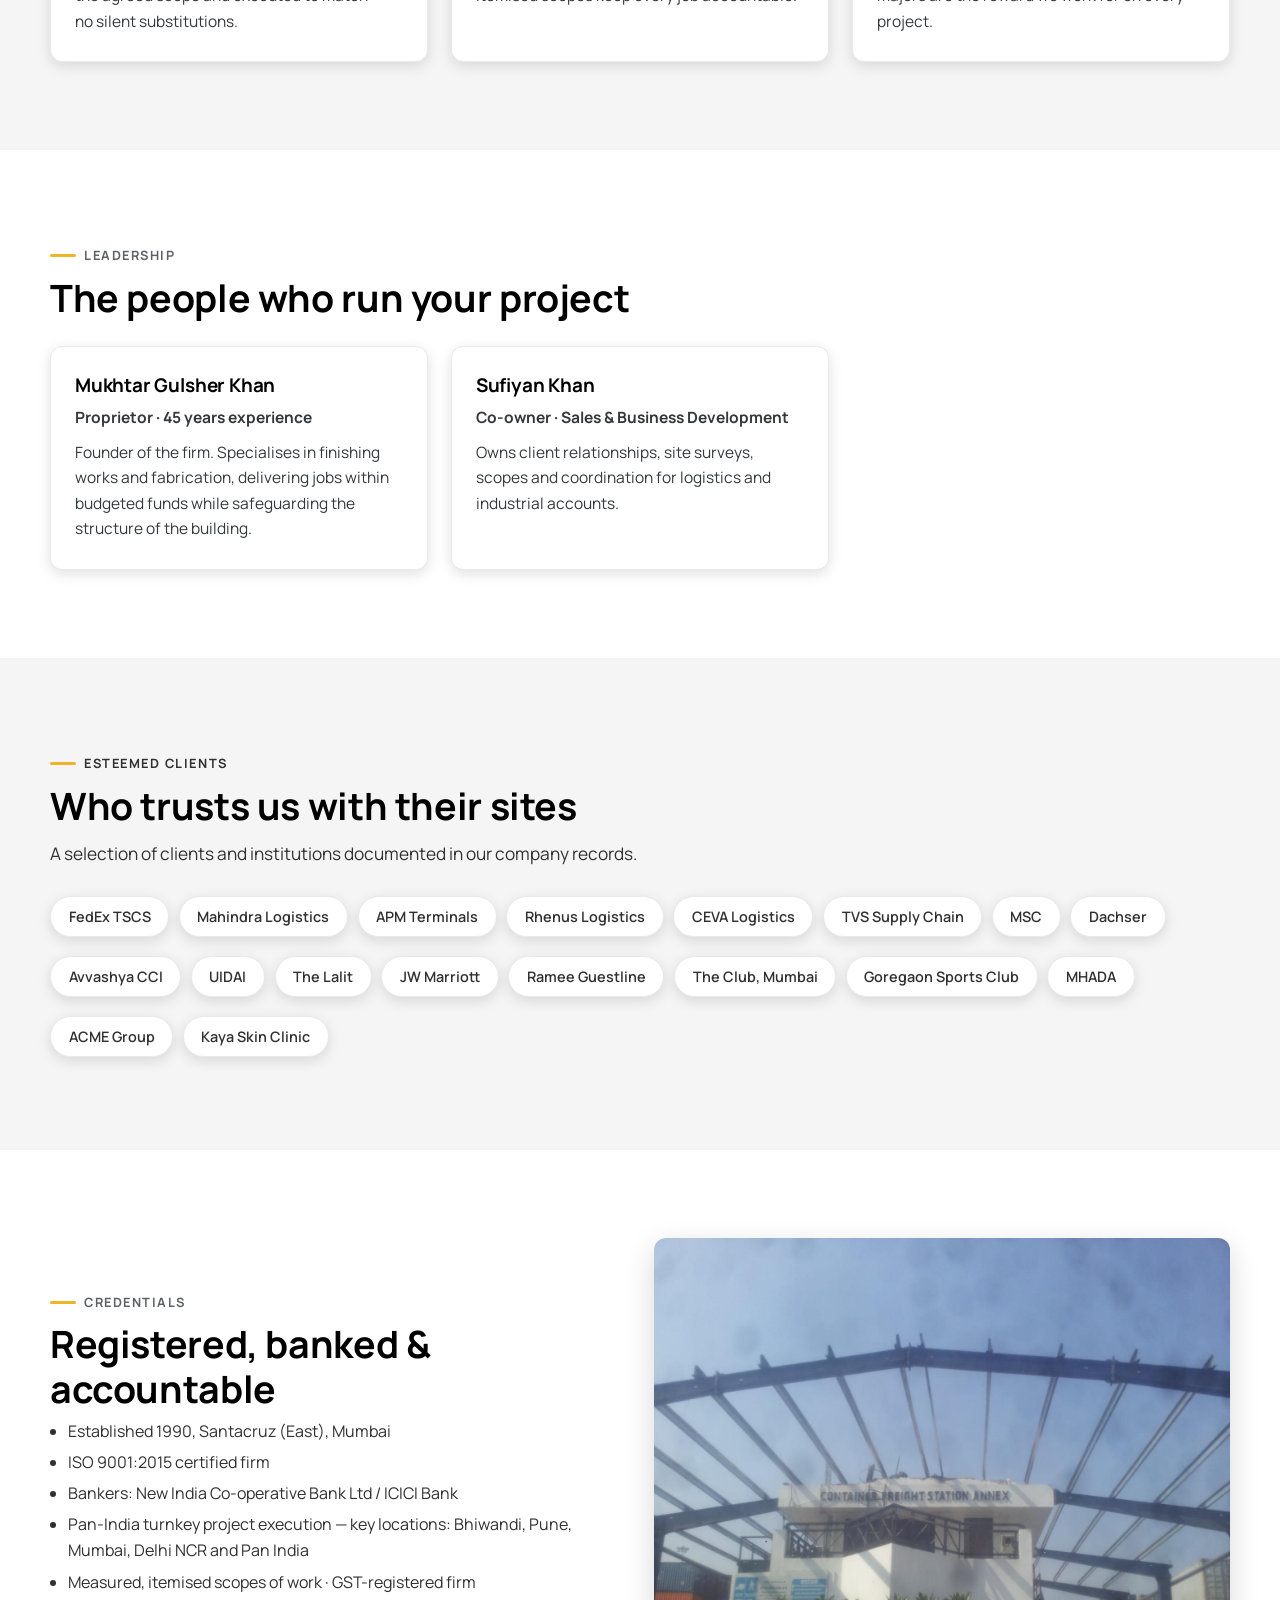
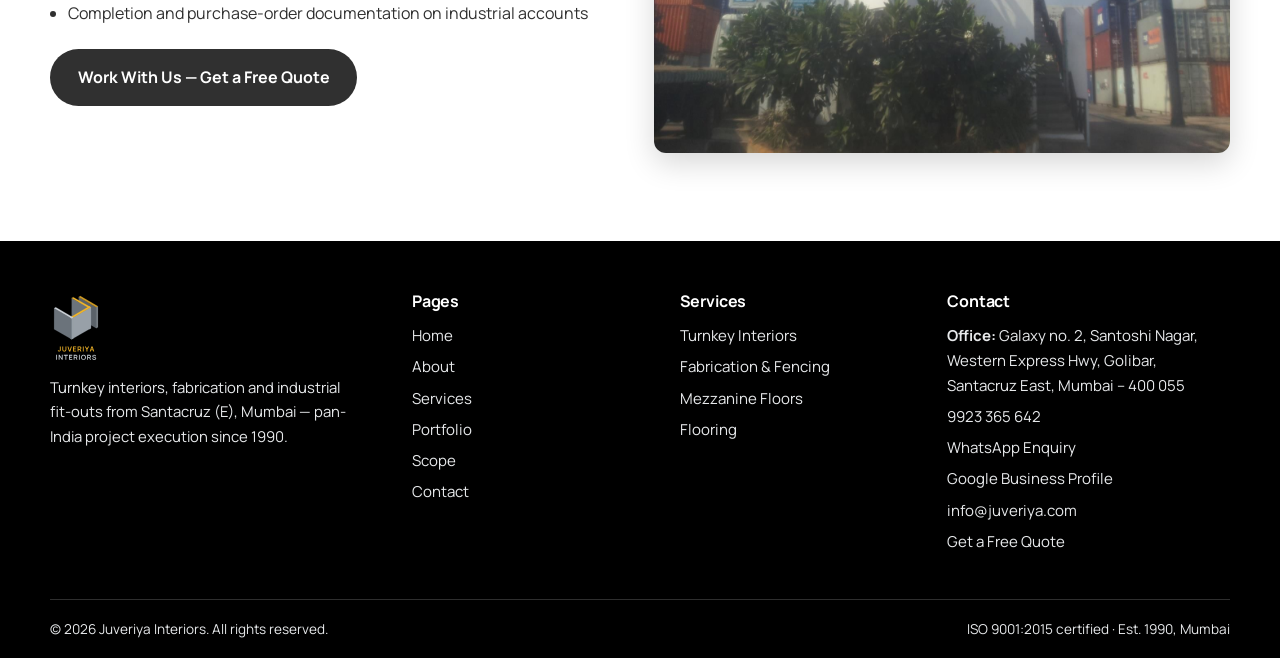
==== commit 1dbe7881: "Expand scope galleries and portfolio sections, freshness pass, viewer and UI fixes" ====
--- a/about.html
+++ b/about.html
@@ -8,23 +8,23 @@
   <meta property="og:title" content="About Us | Juveriya Interiors">
   <meta property="og:description" content="Turnkey interior & industrial contracting firm from Mumbai, executing projects across India since 1990.">
   <meta property="og:type" content="website">
-  <meta property="og:image" content="https://juveriya.in/social/og-image.png">
+  <meta property="og:image" content="https://juveriya.in/social/og-image.png?v=20261015d">
   <meta property="og:image:width" content="1200">
   <meta property="og:image:height" content="630">
   <meta name="twitter:card" content="summary_large_image">
-  <link rel="icon" href="favicons/favicon.svg" type="image/svg+xml">
-  <link rel="icon" href="favicons/favicon.ico" sizes="48x48">
-  <link rel="icon" href="favicons/favicon-32x32.png" type="image/png" sizes="32x32">
-  <link rel="icon" href="favicons/favicon-16x16.png" type="image/png" sizes="16x16">
-  <link rel="apple-touch-icon" href="favicons/apple-touch-icon.png">
-  <link rel="manifest" href="favicons/site.webmanifest">
+  <link rel="icon" href="favicons/favicon.svg?v=20261015d" type="image/svg+xml">
+  <link rel="icon" href="favicons/favicon.ico?v=20261015d" sizes="48x48">
+  <link rel="icon" href="favicons/favicon-32x32.png?v=20261015d" type="image/png" sizes="32x32">
+  <link rel="icon" href="favicons/favicon-16x16.png?v=20261015d" type="image/png" sizes="16x16">
+  <link rel="apple-touch-icon" href="favicons/apple-touch-icon.png?v=20261015d">
+  <link rel="manifest" href="favicons/site.webmanifest?v=20261015d">
   <meta name="theme-color" content="#33383C">
-  <link rel="preload" href="svg/logo-icon.svg" as="image">
-  <link rel="preload" href="svg/logo-wordmark.svg" as="image">
+  <link rel="preload" href="svg/logo-icon.svg?v=20261015d" as="image">
+  <link rel="preload" href="svg/logo-wordmark.svg?v=20261015d" as="image">
   <link rel="preconnect" href="https://fonts.googleapis.com">
   <link rel="preconnect" href="https://fonts.gstatic.com" crossorigin>
   <link href="https://fonts.googleapis.com/css2?family=Manrope:wght@400..800&display=swap" rel="stylesheet">
-  <link rel="stylesheet" href="css/styles.css">
+  <link rel="stylesheet" href="css/styles.css?v=20261015d">
   <script type="application/ld+json">
 {
   "@context": "https://schema.org",
@@ -57,8 +57,8 @@
   <header class="site-header">
     <div class="container">
       <a class="brand" href="index.html" aria-label="Juveriya Interiors — home">
-        <img class="brand__logo" src="svg/logo-icon-dark.svg" alt="" width="268" height="268">
-        <img class="brand__wordmark" src="svg/logo-wordmark-dark.svg" alt="" width="464" height="52">
+        <img class="brand__logo" src="svg/logo-icon-dark.svg?v=20261015d" alt="" width="268" height="268">
+        <img class="brand__wordmark" src="svg/logo-wordmark-dark.svg?v=20261015d" alt="" width="464" height="52">
       </a>
       <nav class="main-nav" aria-label="Primary">
         <button class="nav-toggle" aria-expanded="false" aria-controls="nav-list" aria-label="Open menu"><span></span><span></span><span></span></button>
@@ -95,7 +95,7 @@
           <p>Our philosophy is simple: offer real value, work closely with the client, and stand behind the built environment we create, maintain and expand.</p>
         </div>
         <div class="reveal">
-          <img src="assets/images/cold-cabin-cladding-work.jpg" alt="Juveriya site team installing partition panels inside a warehouse facility" loading="lazy" width="1154" height="1600">
+          <img src="assets/images/cold-cabin-cladding-work.jpg?v=20261015d" alt="Juveriya site team installing partition panels inside a warehouse facility" loading="lazy" width="1154" height="1600">
         </div>
       </div>
     </section>
@@ -161,14 +161,14 @@
             <li>Established 1990, Santacruz (East), Mumbai</li>
             <li>ISO 9001:2015 certified firm</li>
             <li>Bankers: New India Co-operative Bank Ltd / ICICI Bank</li>
-            <li>Pan-India turnkey project execution — key locations: Bhiwandi, Delhi NCR</li>
+            <li>Pan-India turnkey project execution — key locations: Bhiwandi, Pune, Mumbai, Delhi NCR and Pan India</li>
             <li>Measured, itemised scopes of work · GST-registered firm</li>
             <li>Completion and purchase-order documentation on industrial accounts</li>
           </ul>
           <div style="margin-top:1.4rem"><a class="btn btn--dark" href="contact.html">Work With Us — Get a Free Quote</a></div>
         </div>
         <div class="reveal">
-          <img src="assets/images/steel-structure-erection.jpg" alt="Steel gate-shed structure erected at an industrial terminal site" loading="lazy" width="1412" height="1265">
+          <img src="assets/images/steel-structure-erection.jpg?v=20261015d" alt="Steel gate-shed structure erected at an industrial terminal site" loading="lazy" width="1412" height="1265">
         </div>
       </div>
     </section>
@@ -179,7 +179,7 @@
       <div class="footer-grid">
         <div class="footer-brand">
           <a class="brand" href="index.html" aria-label="Juveriya Interiors — home">
-            <img class="brand__logo" src="svg/logo-full-dark.svg" alt="" width="248" height="352" loading="lazy">
+            <img class="brand__logo" src="svg/logo-full-dark.svg?v=20261015d" alt="" width="248" height="352" loading="lazy">
           </a>
           <p>Turnkey interiors, fabrication and industrial fit-outs from Santacruz (E), Mumbai — pan-India project execution since 1990.</p>
         </div>
@@ -222,6 +222,6 @@
     </div>
   </footer>
 
-  <script src="js/main.js" defer></script>
+  <script src="js/main.js?v=20261015c" defer></script>
 </body>
 </html>
--- a/css/styles.css
+++ b/css/styles.css
@@ -342,7 +342,8 @@
 .tag--during { background: #fff; color: var(--graphite-900); border: 2px solid var(--brand-gold); }
 .ba-card h3 { font-size: 1.02rem; margin-top: 0.8rem; }
 .ba-strip { display: grid; grid-template-columns: repeat(2, 1fr); gap: 1rem; margin-top: 1rem; }
-.ba-strip .ba-zoom img { height: 150px; }
+.ba-strip .ba-zoom { aspect-ratio: 4 / 3; overflow: clip; }
+.ba-strip .ba-zoom img { position: absolute; inset: 0; width: 100%; height: 100%; object-fit: cover; }
 .ba-strip .tag { font-size: 0.65rem; }
 @media (min-width: 720px) {
   .ba-strip { grid-template-columns: repeat(4, 1fr); }
@@ -353,8 +354,26 @@
 .scope-fig img { width: 100%; height: 230px; object-fit: cover; display: block; }
 .scope-fig figcaption { padding: 0.8rem 1rem; font-size: 0.92rem; font-weight: 700; color: var(--graphite-900); }
 .scope-fig figcaption span { display: block; font-weight: 400; color: var(--muted); font-size: 0.85rem; }
+/* Site tabs + horizontal photo strips */
+.site-tabs { display: flex; flex-wrap: wrap; gap: 0.6rem; margin-top: 1.2rem; }
+.site-panel { margin-top: 0.4rem; }
+.scope-strip { display: flex; gap: 1rem; overflow-x: auto; scroll-snap-type: x mandatory; padding-bottom: 0.6rem; margin-top: 1.2rem; scrollbar-width: none; }
+.scope-strip::-webkit-scrollbar { display: none; }
+.scope-strip .scope-fig { flex: 0 0 min(300px, 78vw); scroll-snap-align: start; }
+.scope-fig .ba-zoom { width: 100%; }
+.scope-fig .ba-zoom img { width: 100%; height: 230px; object-fit: cover; display: block; }
+.strip-nav { display: flex; gap: 0.5rem; margin-top: 0.6rem; }
+.strip-nav button { width: 42px; height: 42px; border-radius: 50%; border: 2px solid var(--line); background: #fff; color: var(--graphite-900); font-size: 1.3rem; line-height: 1; cursor: pointer; transition: background 0.2s ease, color 0.2s ease, border-color 0.2s ease; }
+.strip-nav button:hover { background: var(--brand-gold); border-color: var(--brand-gold); color: #000; }
+.strip-nav button:focus-visible { outline: 3px solid var(--black); outline-offset: 2px; }
 
 /* ============ Portfolio ============ */
+.pf-section { margin-top: 2.6rem; }
+.pf-section:first-of-type { margin-top: 1.6rem; }
+.pf-section.is-hidden { display: none; }
+.pf-section-title { display: flex; align-items: center; gap: 0.65rem; font-size: 1.3rem; margin-bottom: 1rem; }
+.pf-section-title::before { content: ""; width: 26px; height: 3px; flex: none; background: var(--brand-gold); border-radius: 2px; }
+.pf-section-title span { font-size: 0.78rem; font-weight: 700; color: #000; background: var(--brand-gold); border-radius: 999px; padding: 0.18rem 0.65rem; }
 .filters { display: flex; flex-wrap: wrap; gap: 0.6rem; margin: 1.6rem 0 1.8rem; }
 .filter-btn {
   font-family: var(--font-head); font-weight: 700; font-size: 0.9rem;
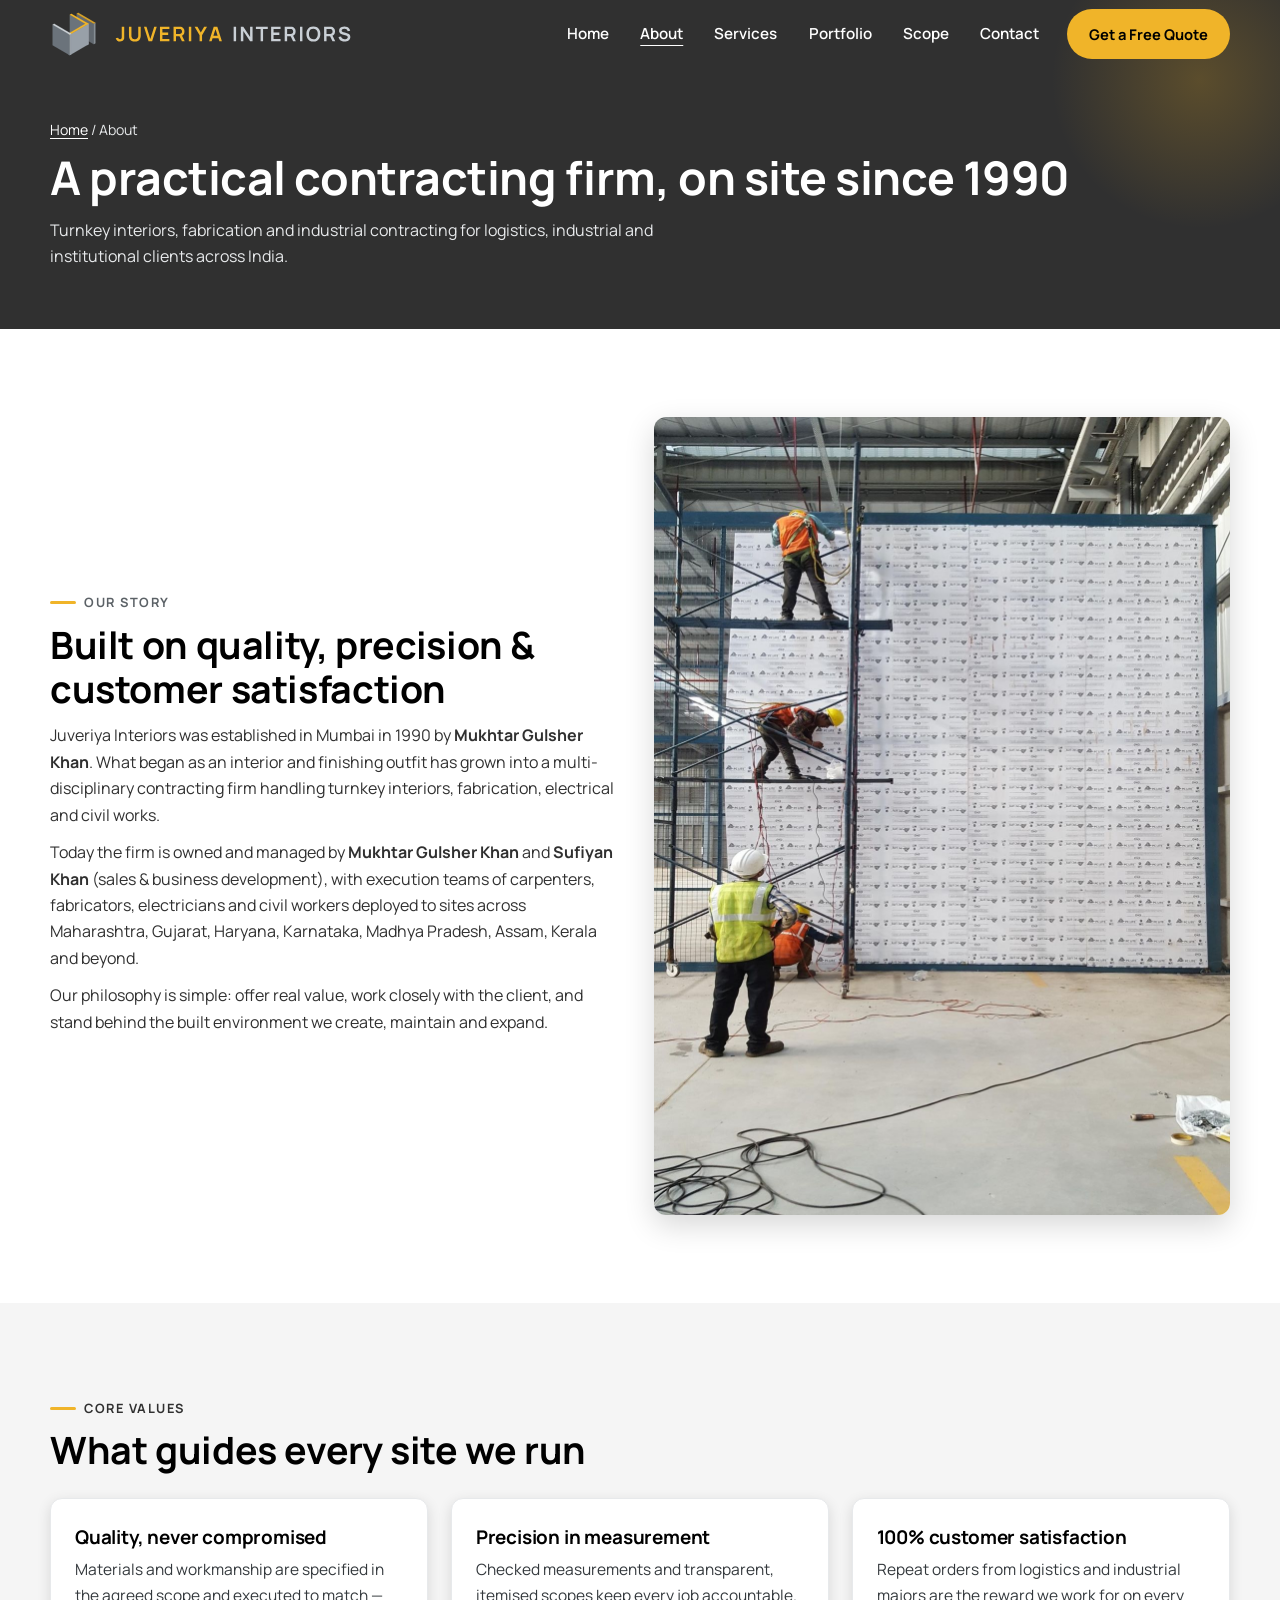
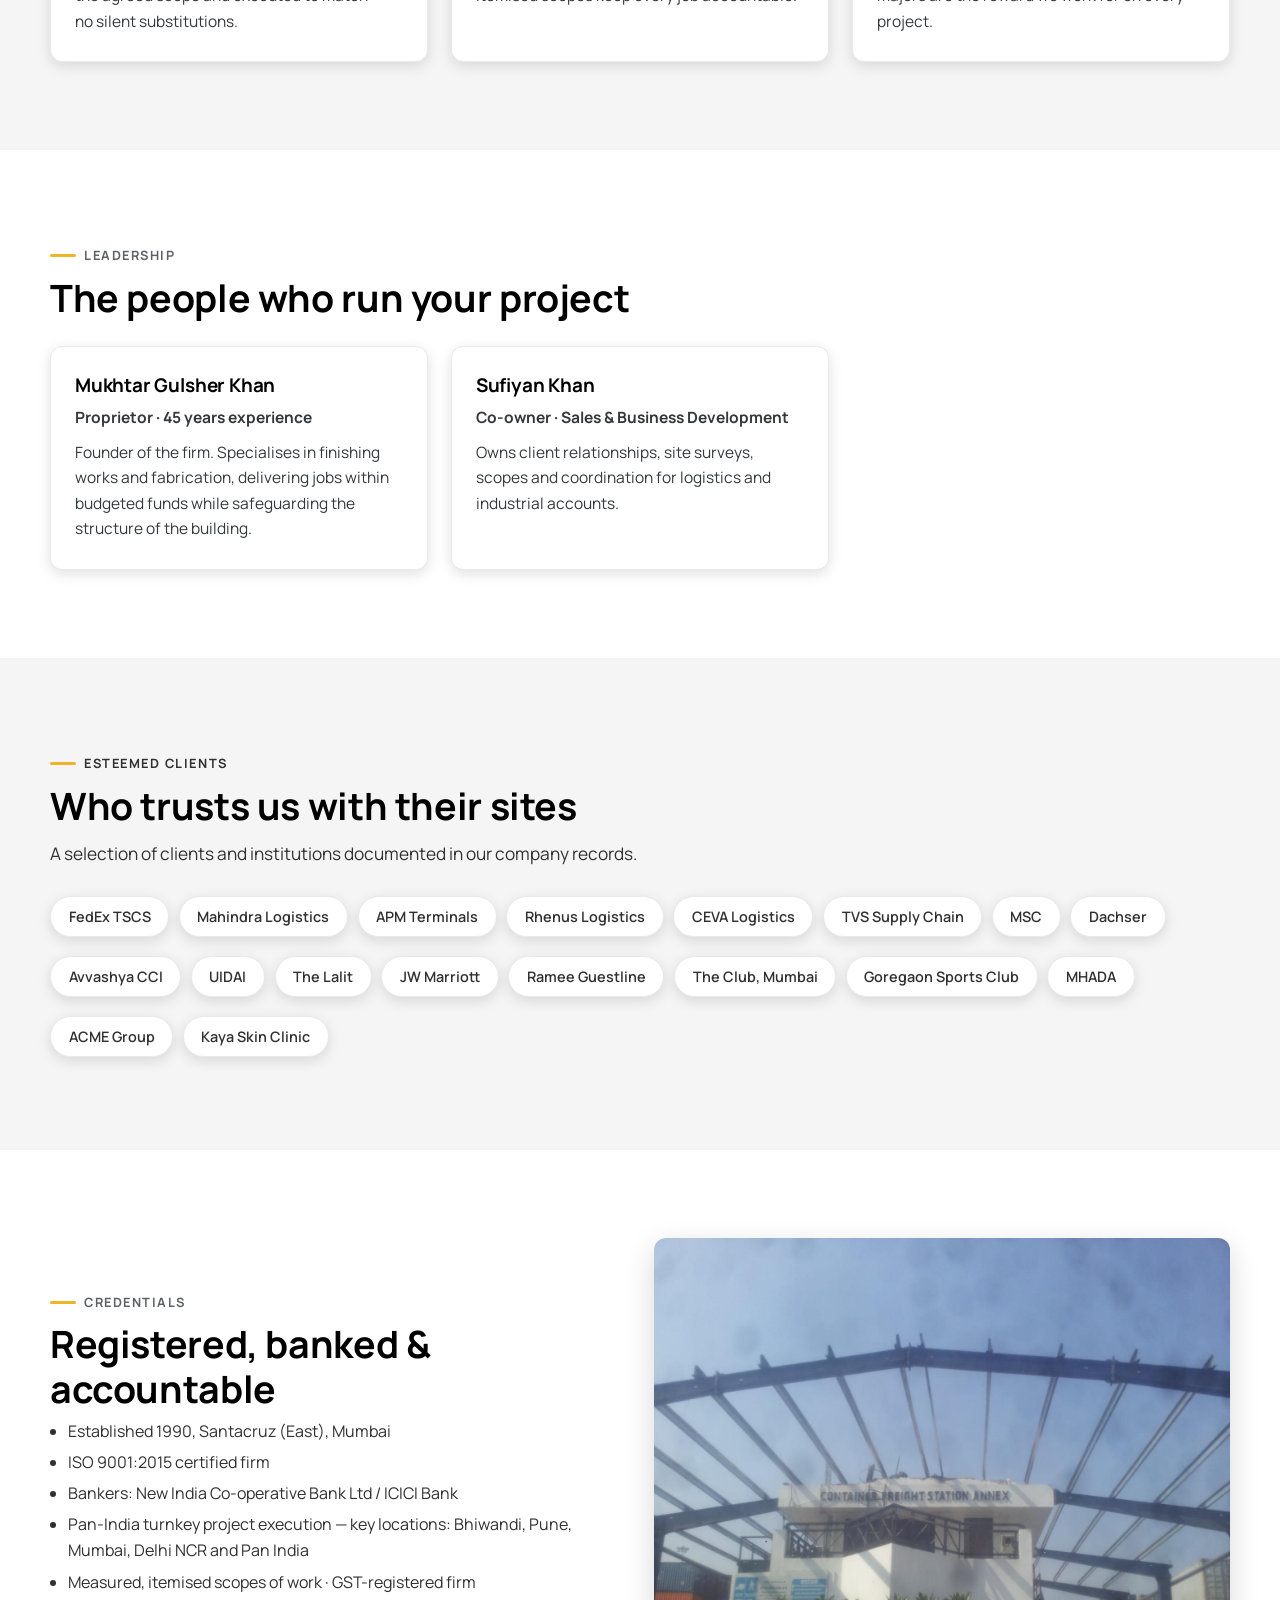
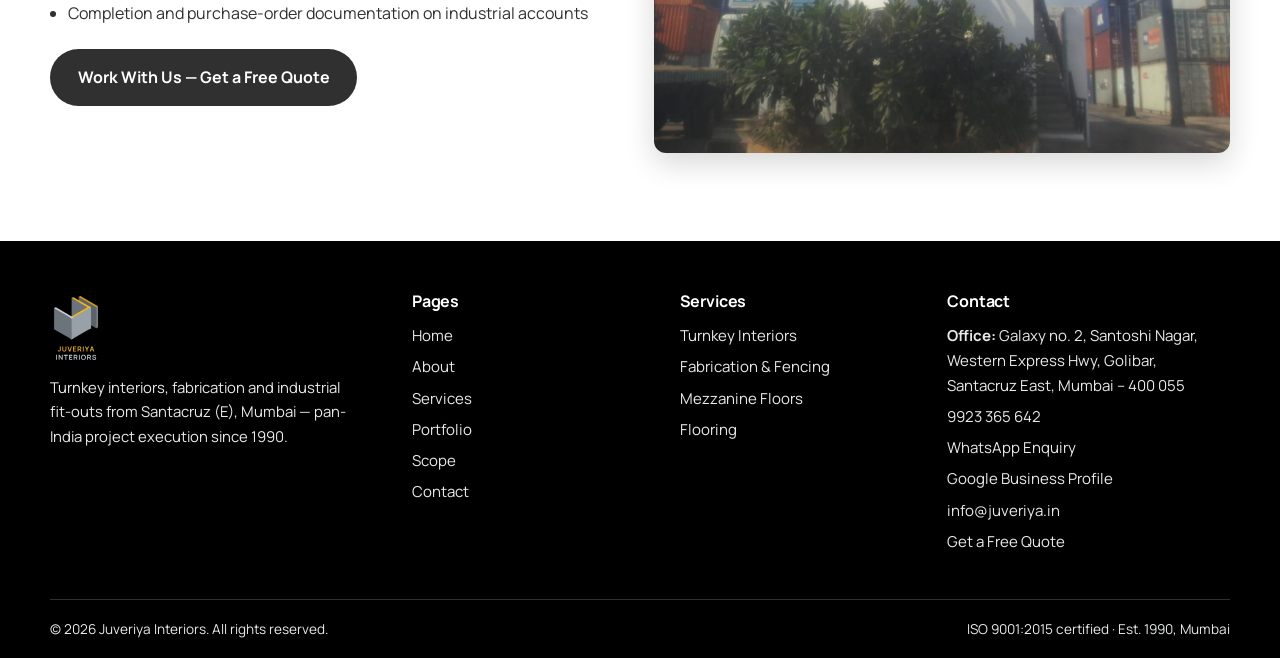
==== commit 5b55c476: "Update contact email to info@juveriya.in across all pages" ====
--- a/about.html
+++ b/about.html
@@ -34,7 +34,7 @@
   "logo": "https://juveriya.in/svg/logo-full.svg",
   "image": "https://juveriya.in/social/og-image.png",
   "telephone": "+919923365642",
-  "email": "info@juveriya.com",
+  "email": "info@juveriya.in",
   "foundingDate": "1990",
   "address": {
     "@type": "PostalAddress",
@@ -210,7 +210,7 @@
             <li><a href="tel:+919923365642">9923 365 642</a></li>
             <li><a href="https://wa.me/919923365642" target="_blank" rel="noopener">WhatsApp Enquiry</a></li>
             <li><a href="https://share.google/2F6Hk8PfobSHnmGoR" target="_blank" rel="noopener">Google Business Profile</a></li>
-            <li><a href="mailto:info@juveriya.com">info@juveriya.com</a></li>
+            <li><a href="mailto:info@juveriya.in">info@juveriya.in</a></li>
             <li><a href="contact.html">Get a Free Quote</a></li>
           </ul>
         </div>
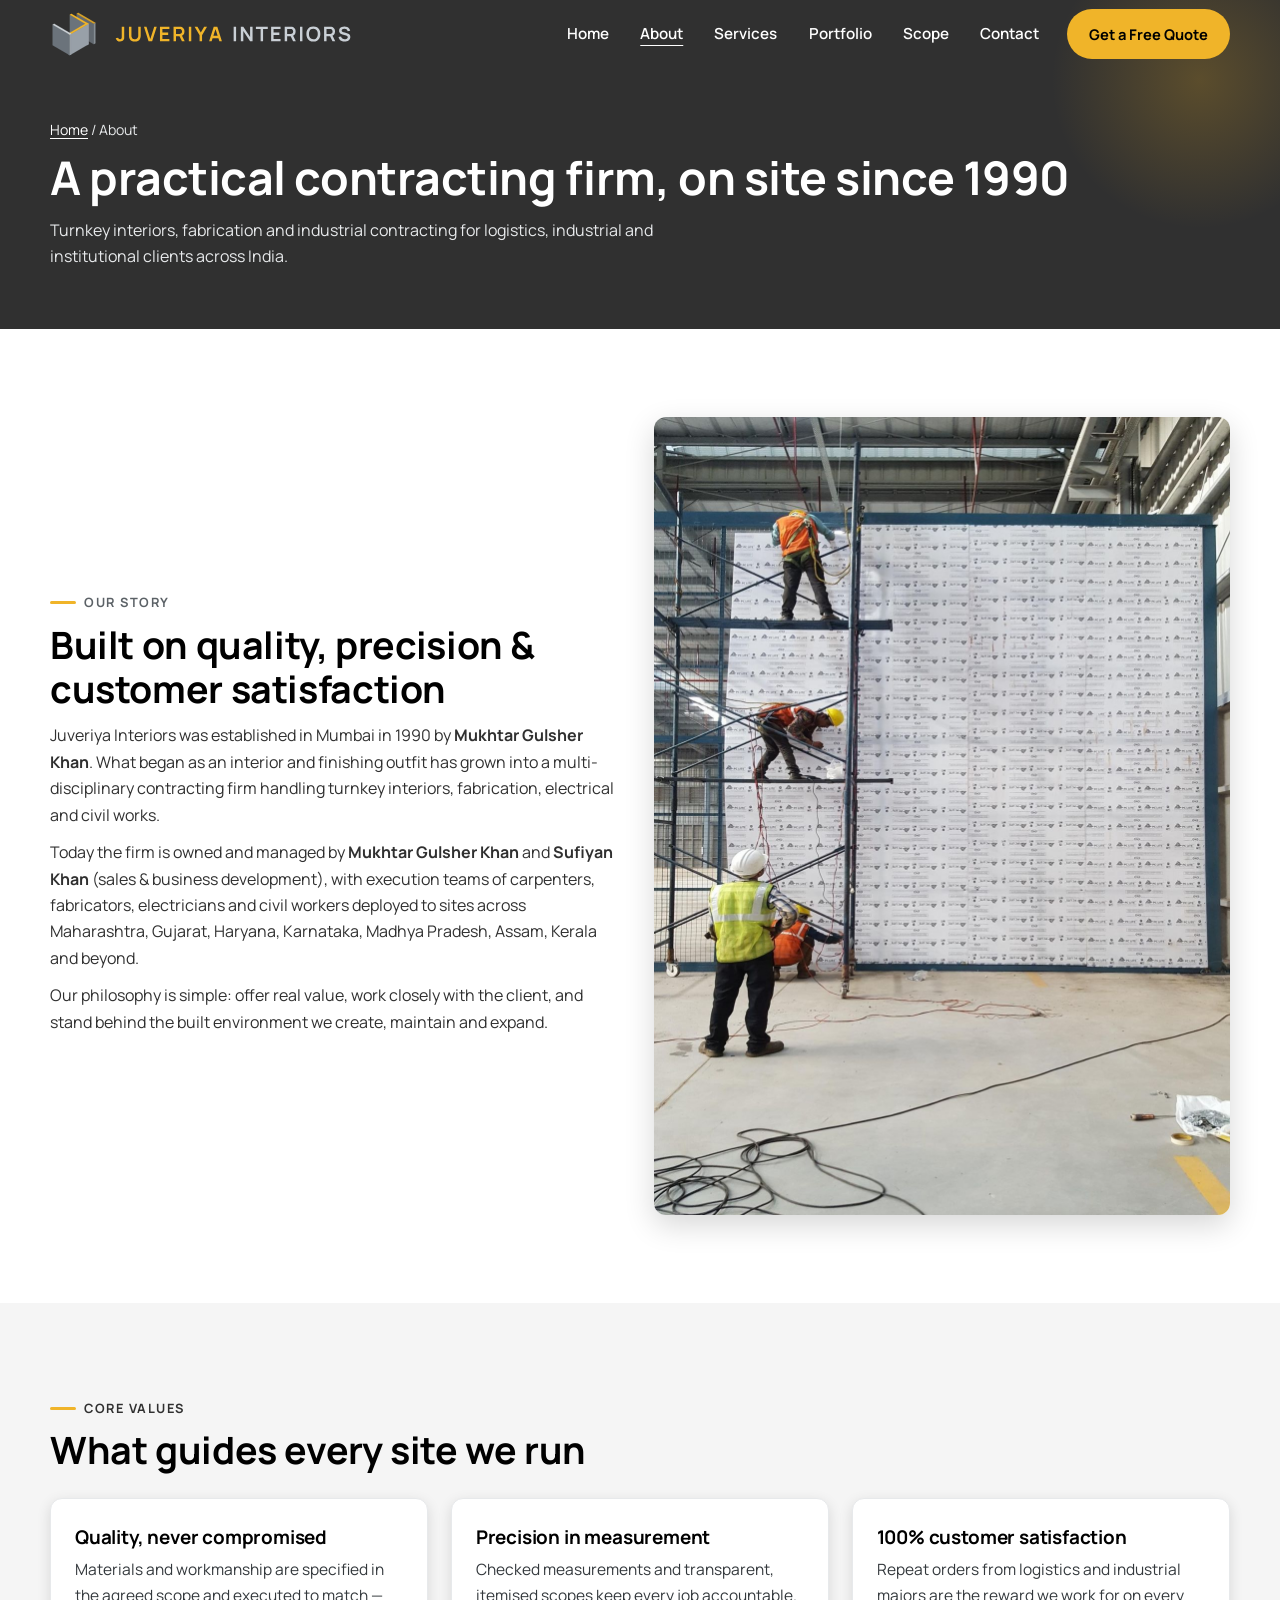
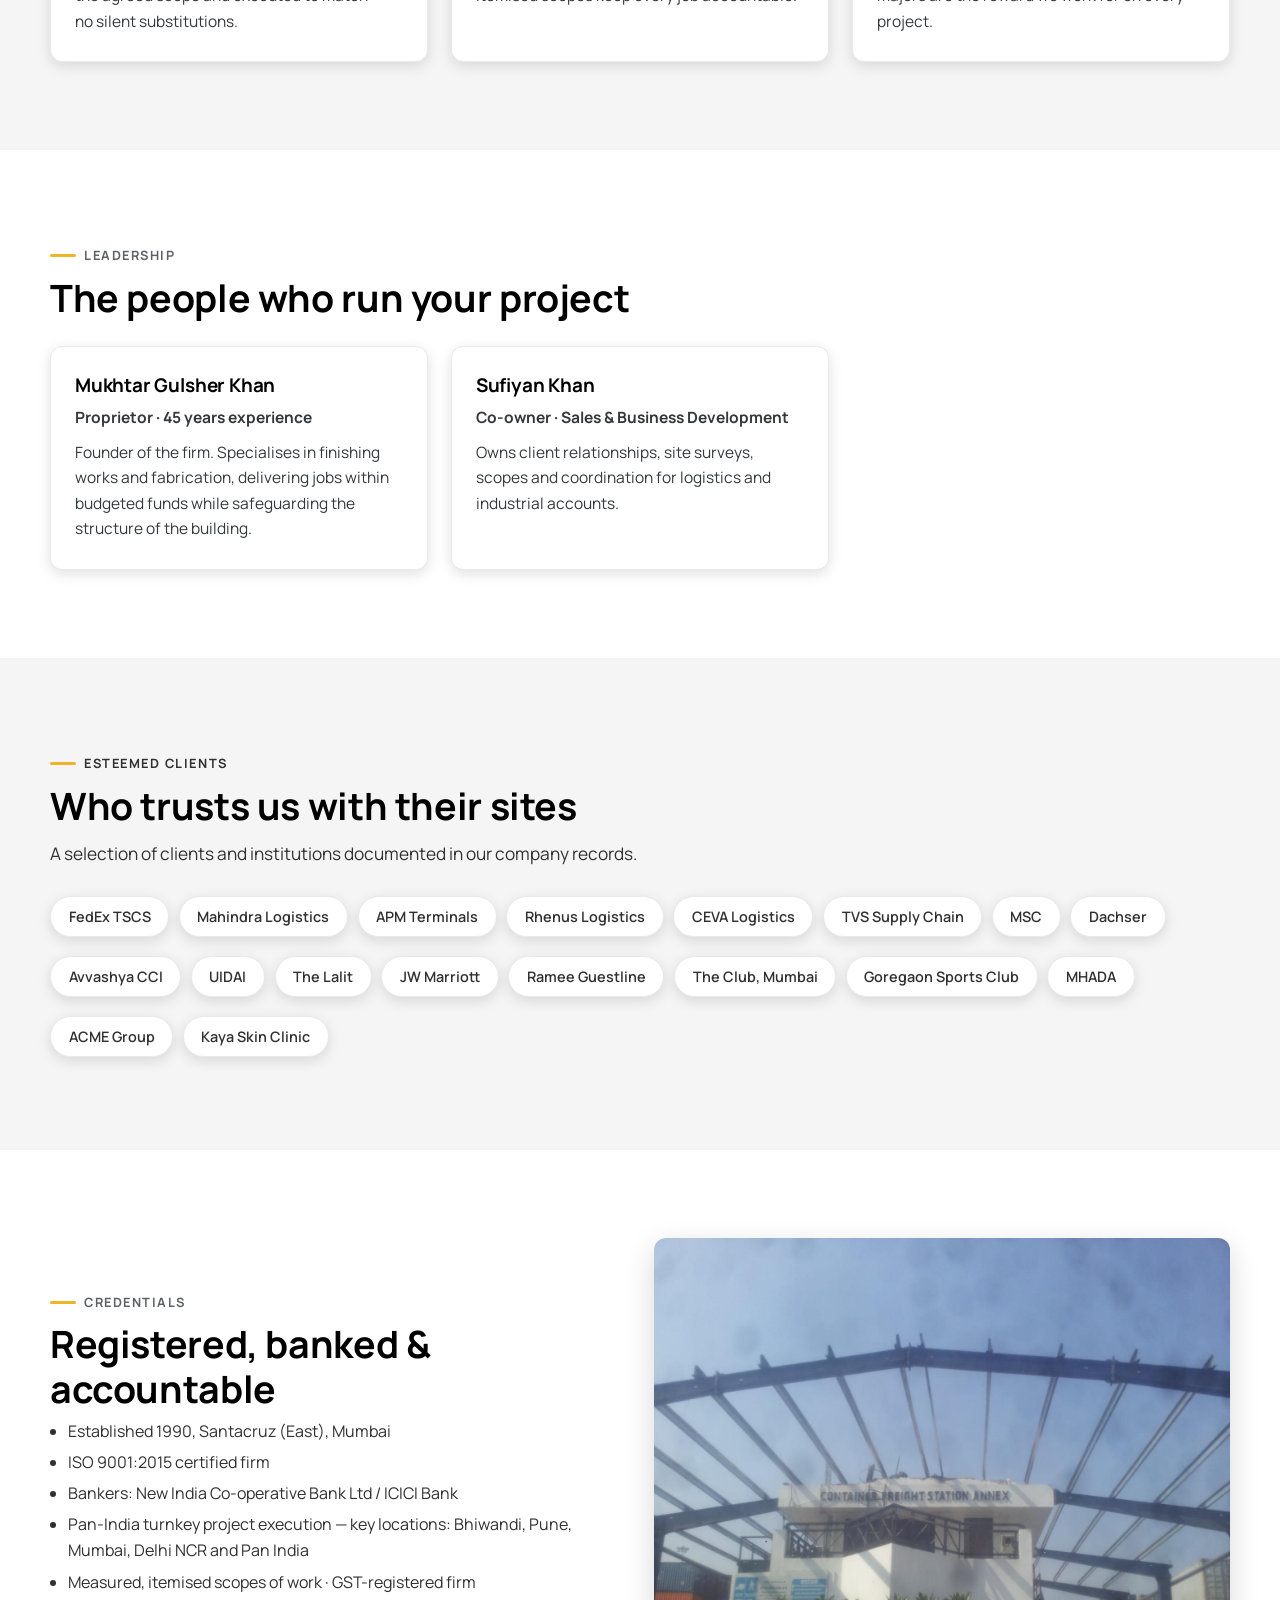
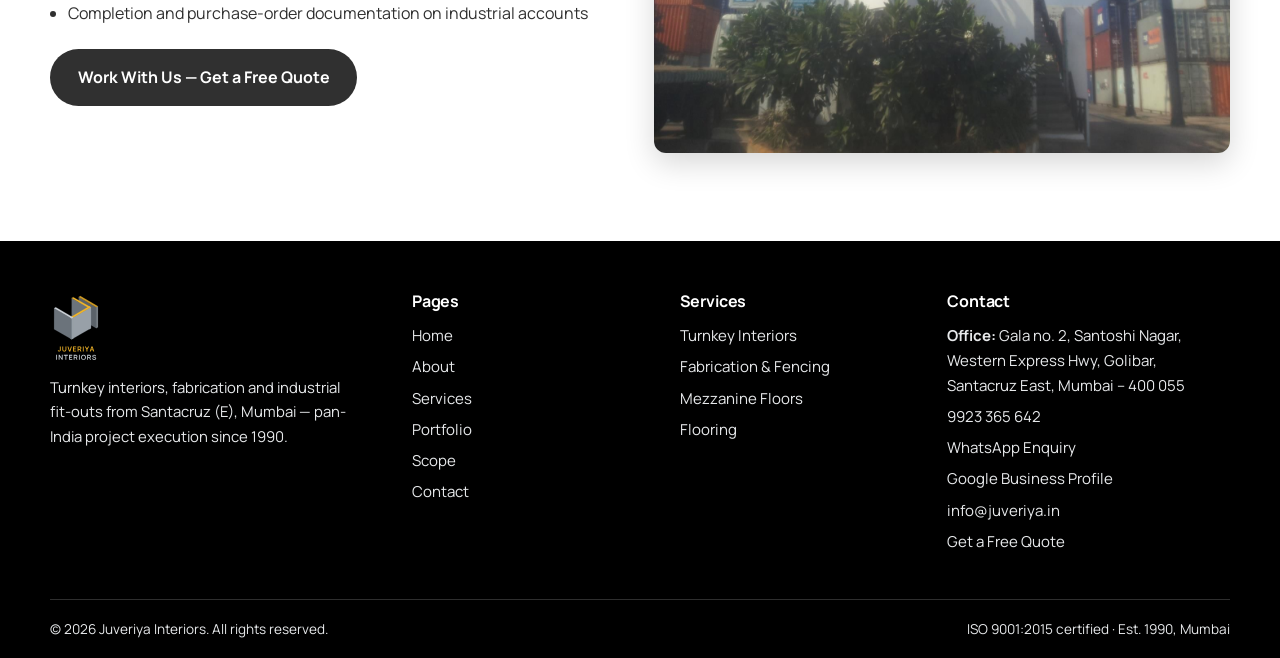
==== commit 2d3fedee: "Update office address from Galaxy No. 2 to Gala No. 2 across entire site" ====
--- a/about.html
+++ b/about.html
@@ -38,7 +38,7 @@
   "foundingDate": "1990",
   "address": {
     "@type": "PostalAddress",
-    "streetAddress": "Galaxy no. 2, Santoshi Nagar, Western Express Hwy, Golibar, Santacruz East",
+    "streetAddress": "Gala no. 2, Santoshi Nagar, Western Express Hwy, Golibar, Santacruz East",
     "addressLocality": "Mumbai",
     "addressRegion": "Maharashtra",
     "postalCode": "400055",
@@ -206,7 +206,7 @@
         <div>
           <h3>Contact</h3>
           <ul>
-            <li><strong>Office:</strong> Galaxy no. 2, Santoshi Nagar, Western Express Hwy, Golibar, Santacruz East, Mumbai – 400 055</li>
+            <li><strong>Office:</strong> Gala no. 2, Santoshi Nagar, Western Express Hwy, Golibar, Santacruz East, Mumbai – 400 055</li>
             <li><a href="tel:+919923365642">9923 365 642</a></li>
             <li><a href="https://wa.me/919923365642" target="_blank" rel="noopener">WhatsApp Enquiry</a></li>
             <li><a href="https://share.google/2F6Hk8PfobSHnmGoR" target="_blank" rel="noopener">Google Business Profile</a></li>
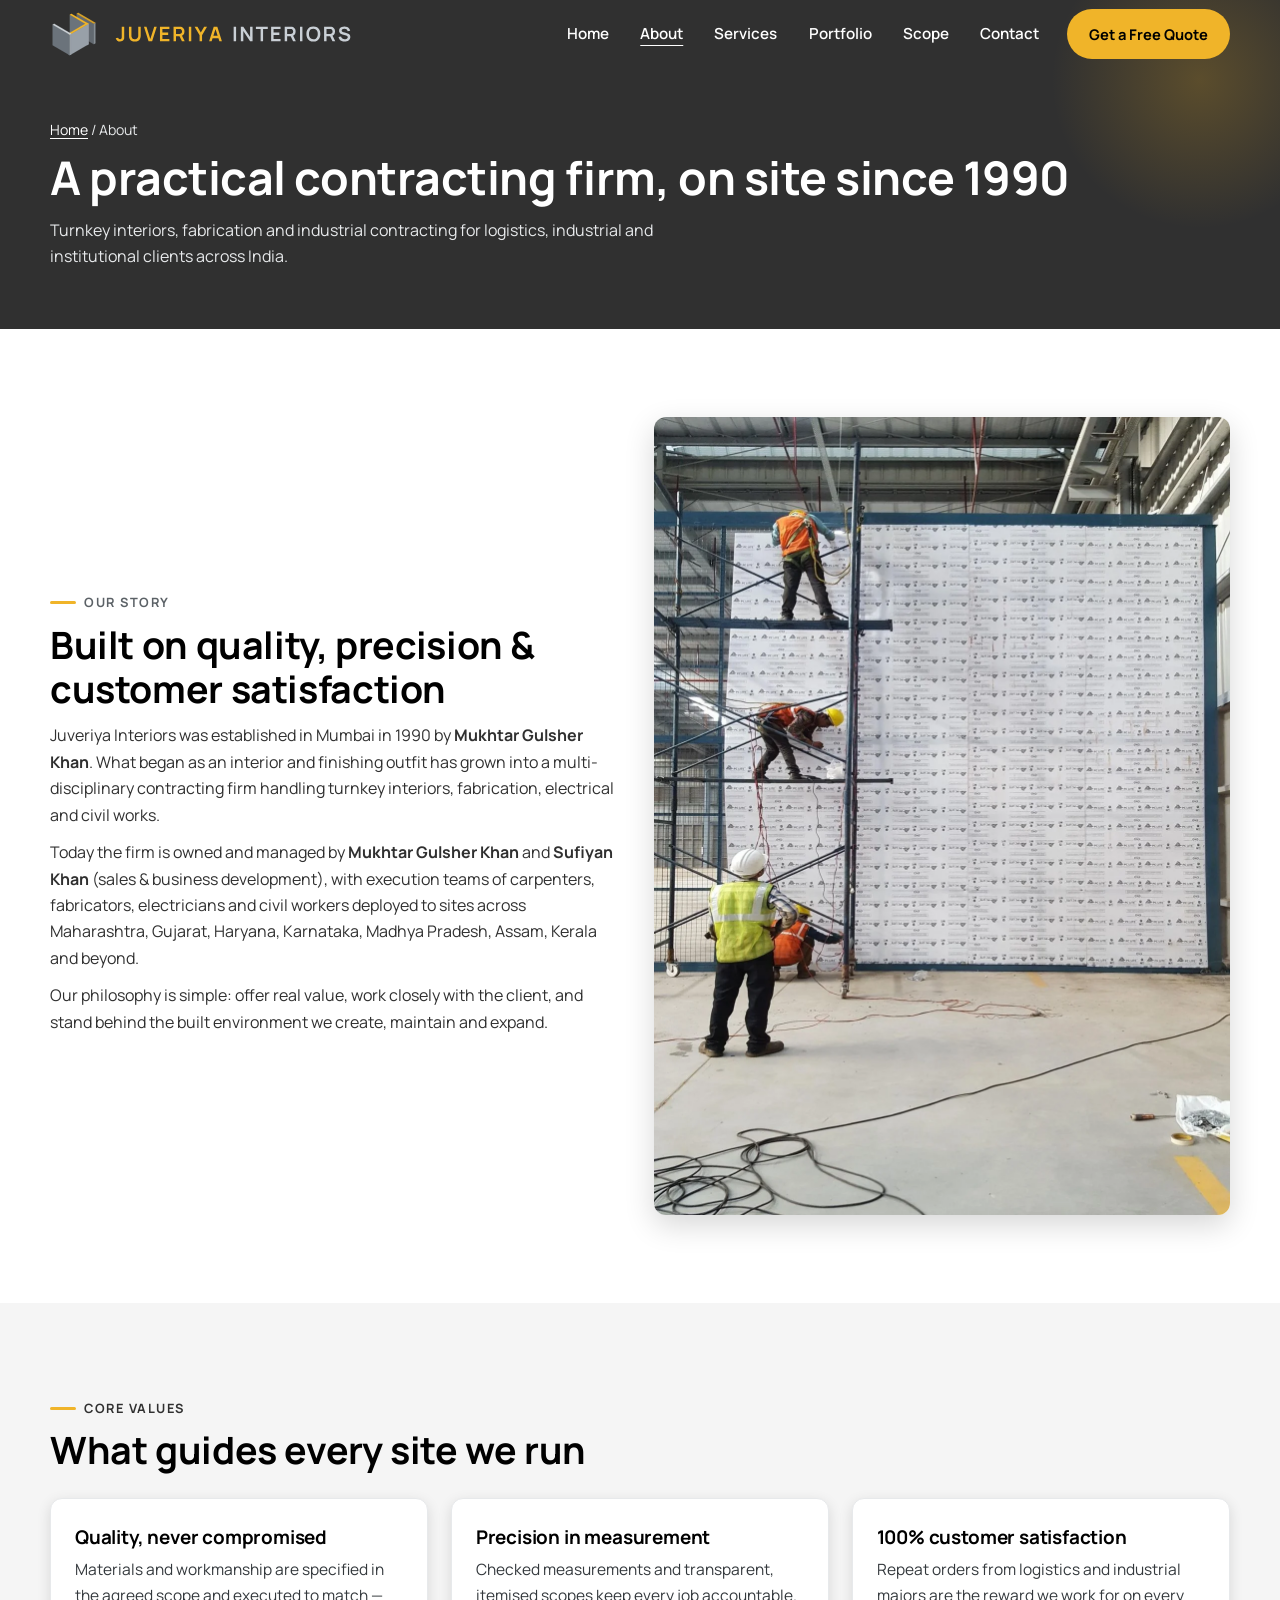
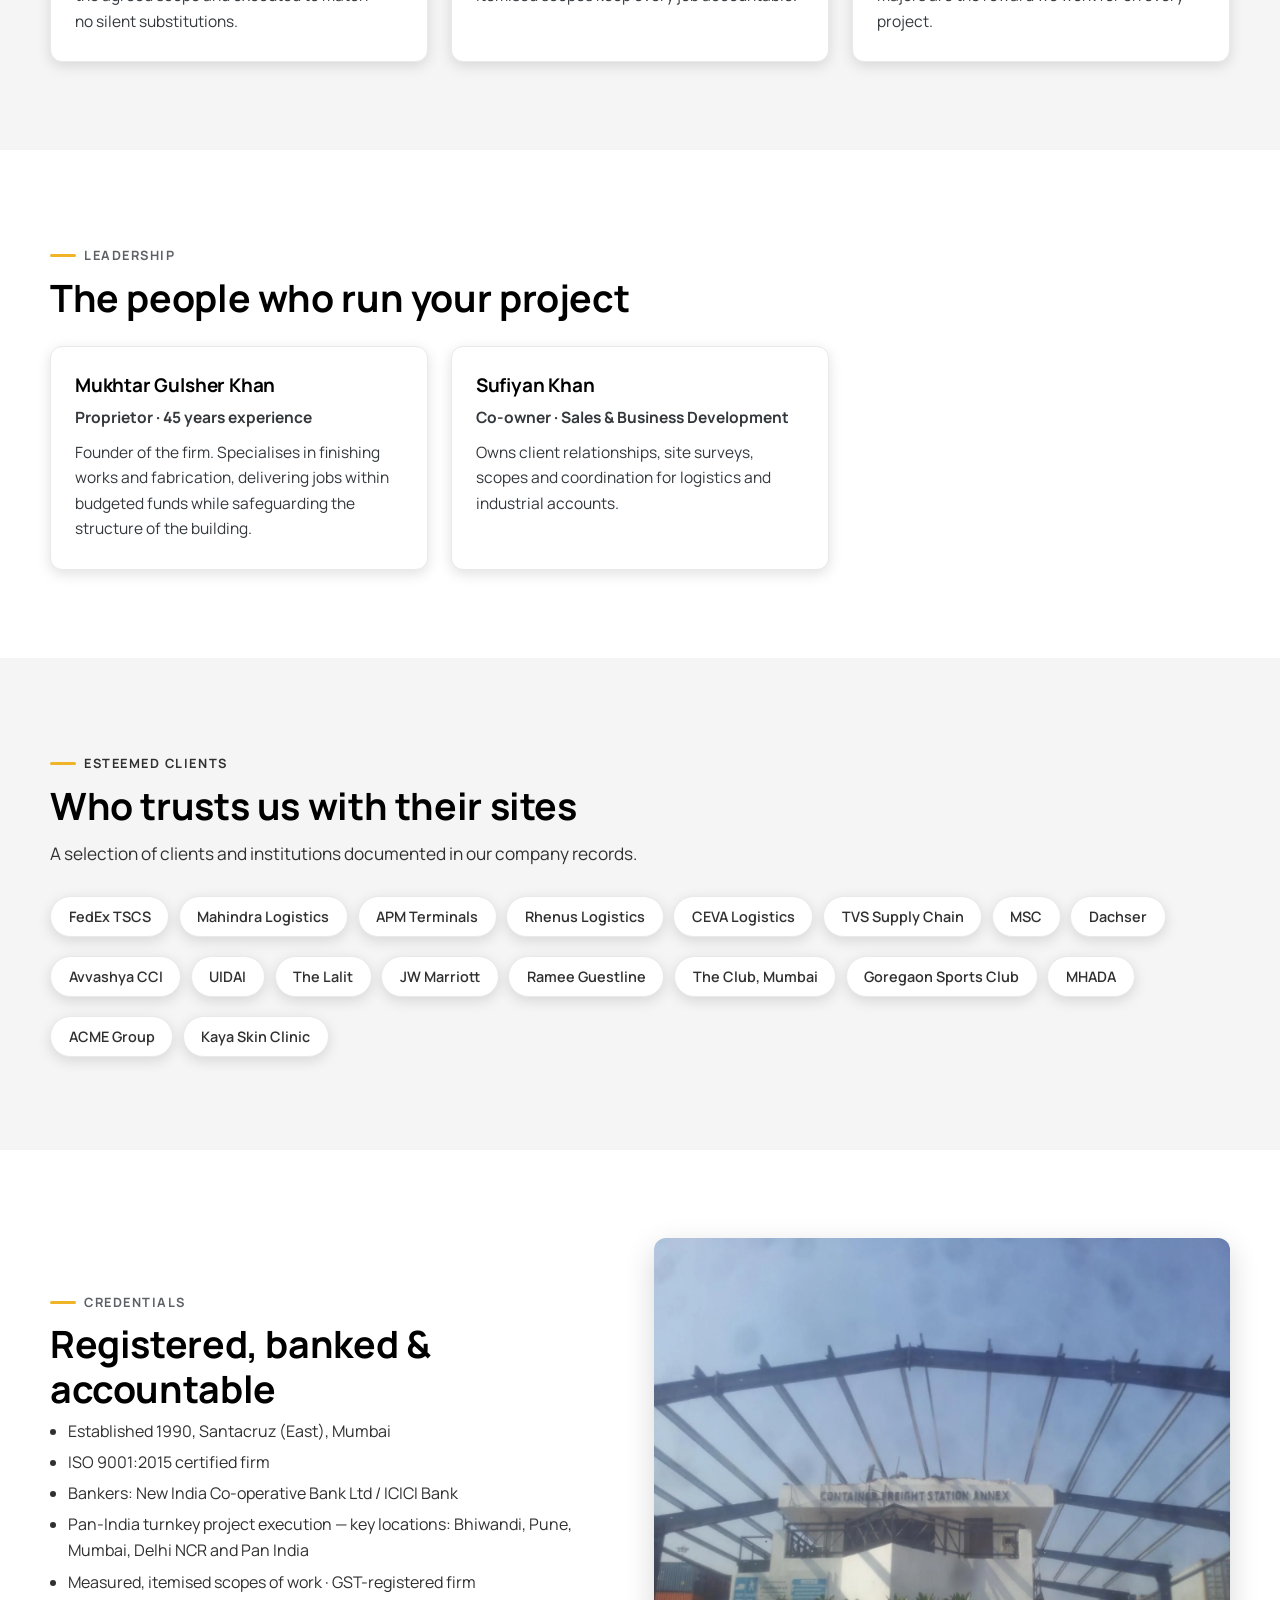
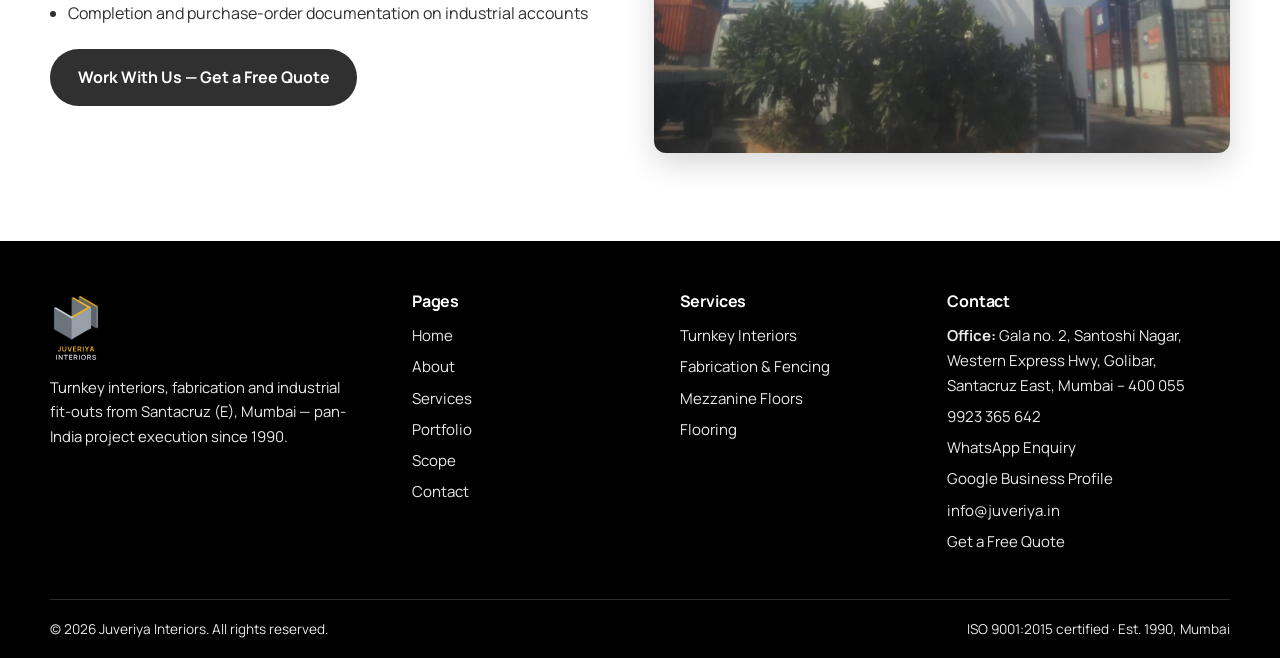
==== commit 552612ff: "Add WebP image optimization, lazy loading, and skeleton loading" ====
--- a/about.html
+++ b/about.html
@@ -3,6 +3,7 @@
 <head>
   <meta charset="UTF-8">
   <meta name="viewport" content="width=device-width, initial-scale=1.0">
+  <script>document.documentElement.classList.add('js');</script>
   <title>About Us | Juveriya Interiors — Mumbai Contractor Since 1990</title>
   <meta name="description" content="About Juveriya Interiors: a Mumbai-based turnkey interior & industrial contracting firm since 1990, ISO 9001:2015 certified, owned and led by Mukhtar Gulsher Khan with Sufiyan Khan. Clients include FedEx, Mahindra Logistics, APM Terminals and more.">
   <meta property="og:title" content="About Us | Juveriya Interiors">
@@ -24,7 +25,7 @@
   <link rel="preconnect" href="https://fonts.googleapis.com">
   <link rel="preconnect" href="https://fonts.gstatic.com" crossorigin>
   <link href="https://fonts.googleapis.com/css2?family=Manrope:wght@400..800&display=swap" rel="stylesheet">
-  <link rel="stylesheet" href="css/styles.css?v=20261015d">
+  <link rel="stylesheet" href="css/styles.css?v=20261110f">
   <script type="application/ld+json">
 {
   "@context": "https://schema.org",
@@ -95,7 +96,7 @@
           <p>Our philosophy is simple: offer real value, work closely with the client, and stand behind the built environment we create, maintain and expand.</p>
         </div>
         <div class="reveal">
-          <img src="assets/images/cold-cabin-cladding-work.jpg?v=20261015d" alt="Juveriya site team installing partition panels inside a warehouse facility" loading="lazy" width="1154" height="1600">
+          <img src="assets/images/cold-cabin-cladding-work.webp?v=20261110" alt="Juveriya site team installing partition panels inside a warehouse facility" loading="lazy" width="1154" height="1600" decoding="async">
         </div>
       </div>
     </section>
@@ -168,7 +169,7 @@
           <div style="margin-top:1.4rem"><a class="btn btn--dark" href="contact.html">Work With Us — Get a Free Quote</a></div>
         </div>
         <div class="reveal">
-          <img src="assets/images/steel-structure-erection.jpg?v=20261015d" alt="Steel gate-shed structure erected at an industrial terminal site" loading="lazy" width="1412" height="1265">
+          <img src="assets/images/steel-structure-erection.webp?v=20261110" alt="Steel gate-shed structure erected at an industrial terminal site" loading="lazy" width="1412" height="1265" decoding="async">
         </div>
       </div>
     </section>
@@ -222,6 +223,6 @@
     </div>
   </footer>
 
-  <script src="js/main.js?v=20261015c" defer></script>
+  <script src="js/main.js?v=20261110f" defer></script>
 </body>
 </html>
--- a/css/styles.css
+++ b/css/styles.css
@@ -512,3 +512,94 @@
   .nav-scrim { display: none; }
   body.nav-open .nav-scrim { display: block; position: fixed; inset: var(--header-h) 0 0 0; background: rgba(0, 0, 0, 0.55); z-index: 90; }
 }
+
+/* ============ Skeleton Loading & Image Container Placeholders ============ */
+@keyframes skeleton-shimmer {
+  0% {
+    background-position: 200% 0;
+  }
+  100% {
+    background-position: -200% 0;
+  }
+}
+
+/* Image container skeleton placeholders - ONLY while loading */
+.project-card:not(.is-loaded),
+.ba-zoom:not(.is-loaded),
+.lightbox__figure.is-loading {
+  position: relative;
+  background-color: #1f2326 !important;
+  background-image: linear-gradient(
+    90deg,
+    #1f2326 0%,
+    #2c3238 35%,
+    #3b434c 50%,
+    #2c3238 65%,
+    #1f2326 100%
+  ) !important;
+  background-size: 200% 100% !important;
+  animation: skeleton-shimmer 1.8s infinite linear !important;
+  overflow: clip;
+}
+
+/* Once the image is loaded, completely remove skeleton animations and backgrounds */
+.project-card.is-loaded,
+.ba-zoom.is-loaded,
+.lightbox__figure.is-loaded,
+.scope-fig.is-loaded {
+  animation: none !important;
+  background-image: none !important;
+  background-color: transparent !important;
+}
+
+/* Scope figure cards: always pure white card with clean border and shadow */
+.scope-fig {
+  background: #ffffff !important;
+  border: 1px solid var(--line);
+  border-radius: var(--radius);
+  overflow: clip;
+  box-shadow: var(--shadow-sm);
+  animation: none !important;
+}
+
+.scope-fig figcaption {
+  background: #ffffff !important;
+}
+
+/* Client logo carousel: clean pure white card */
+.clients-carousel .item {
+  position: relative;
+  background: #ffffff !important;
+  border: 1px solid var(--line) !important;
+  border-radius: 10px;
+  box-shadow: var(--shadow-sm);
+  height: 96px;
+  padding: 14px 18px;
+  display: flex;
+  align-items: center;
+  justify-content: center;
+  transition: box-shadow 0.2s ease, transform 0.2s ease;
+  animation: none !important;
+}
+
+.clients-carousel .item:hover {
+  box-shadow: var(--shadow);
+  transform: translateY(-2px);
+}
+
+.clients-carousel .item img {
+  max-width: 100%;
+  max-height: 100%;
+  object-fit: contain;
+  display: block;
+}
+
+/* Respect reduced motion */
+@media (prefers-reduced-motion: reduce) {
+  .project-card,
+  .ba-zoom,
+  .lightbox__figure {
+    animation: none !important;
+  }
+}
+
